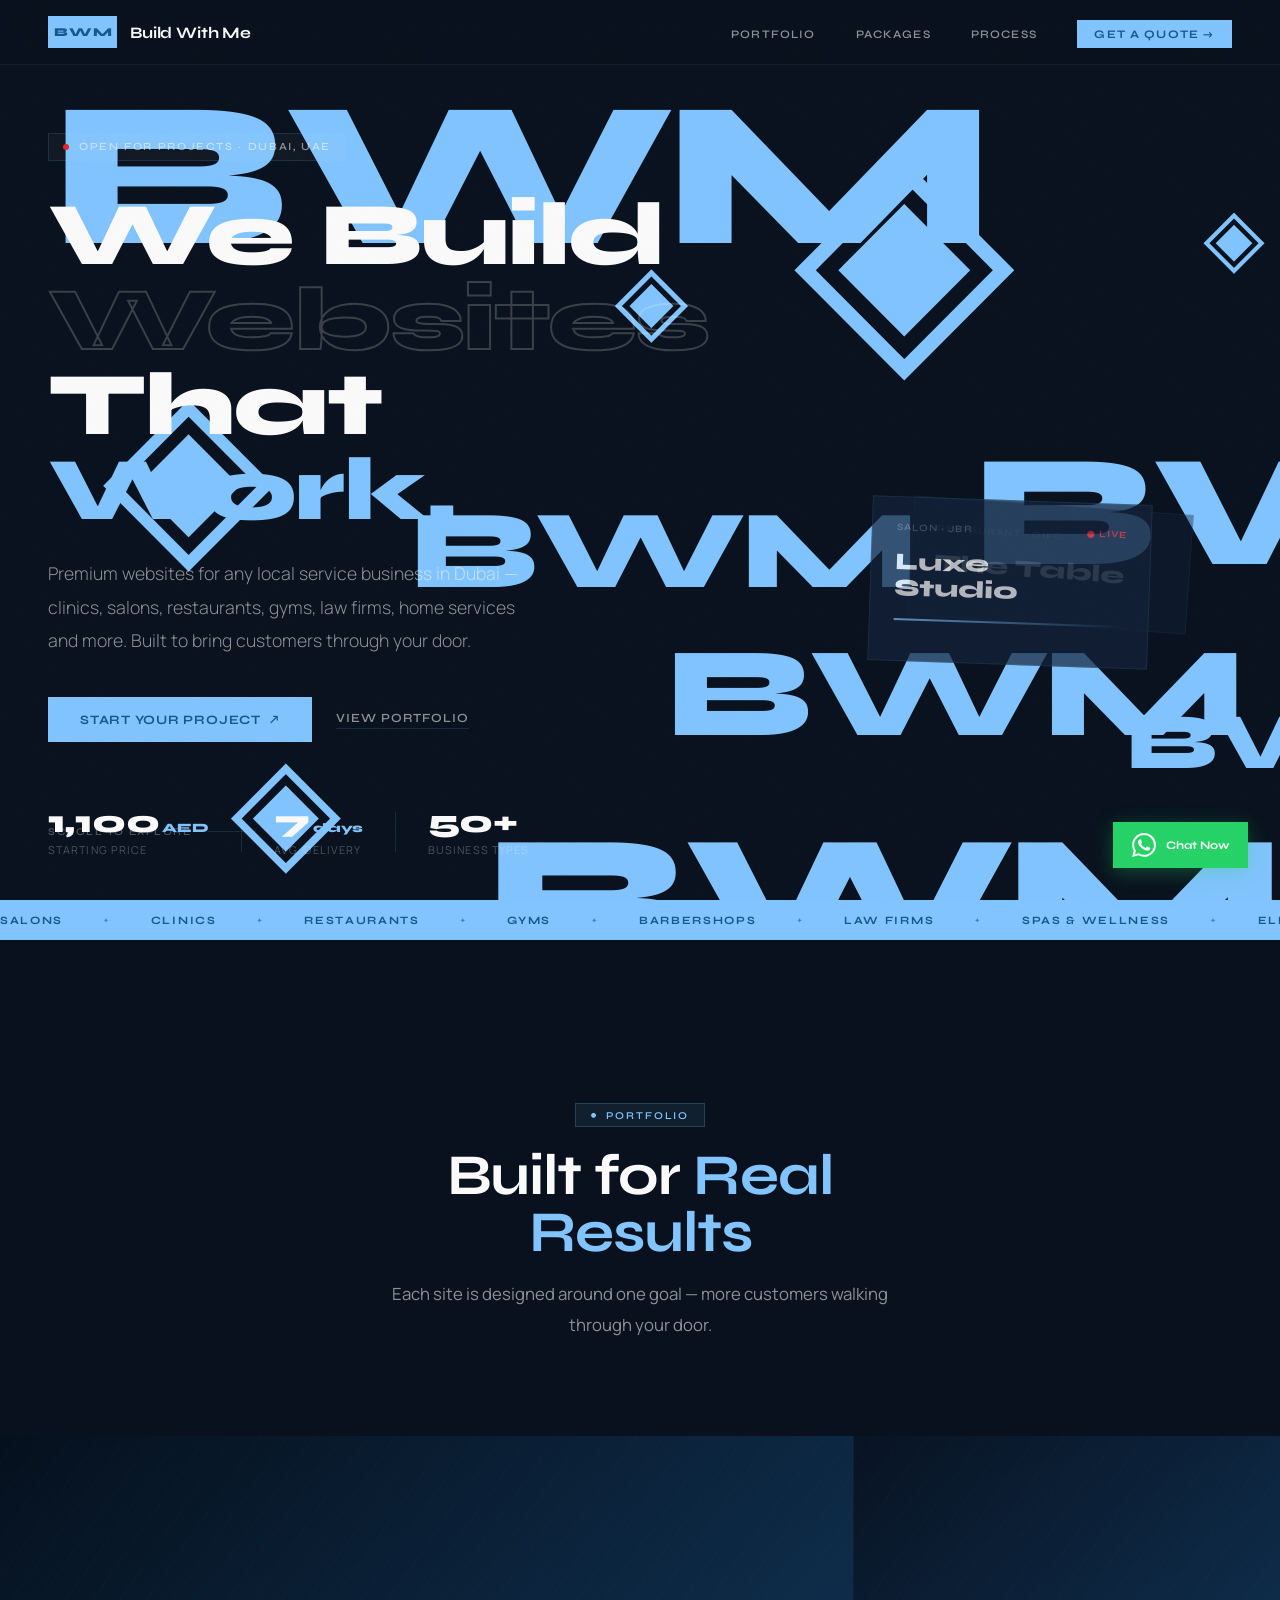
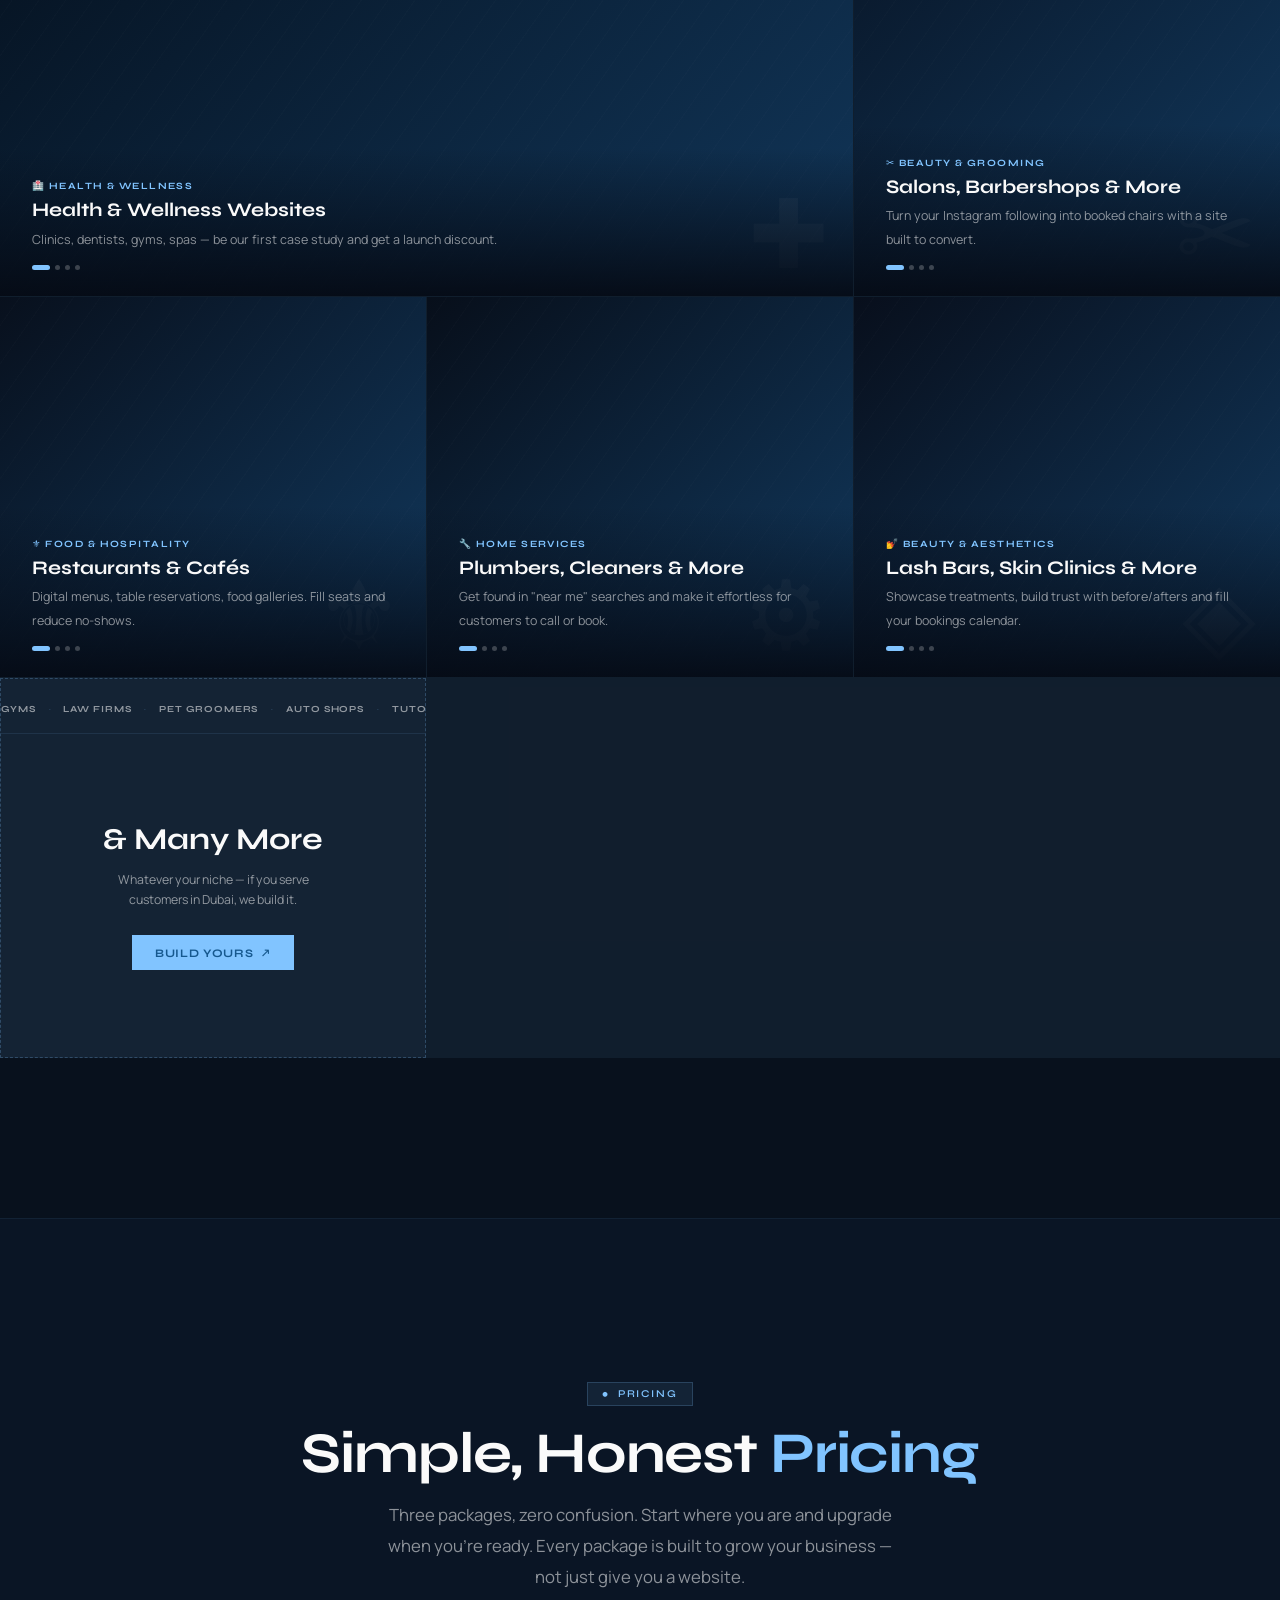
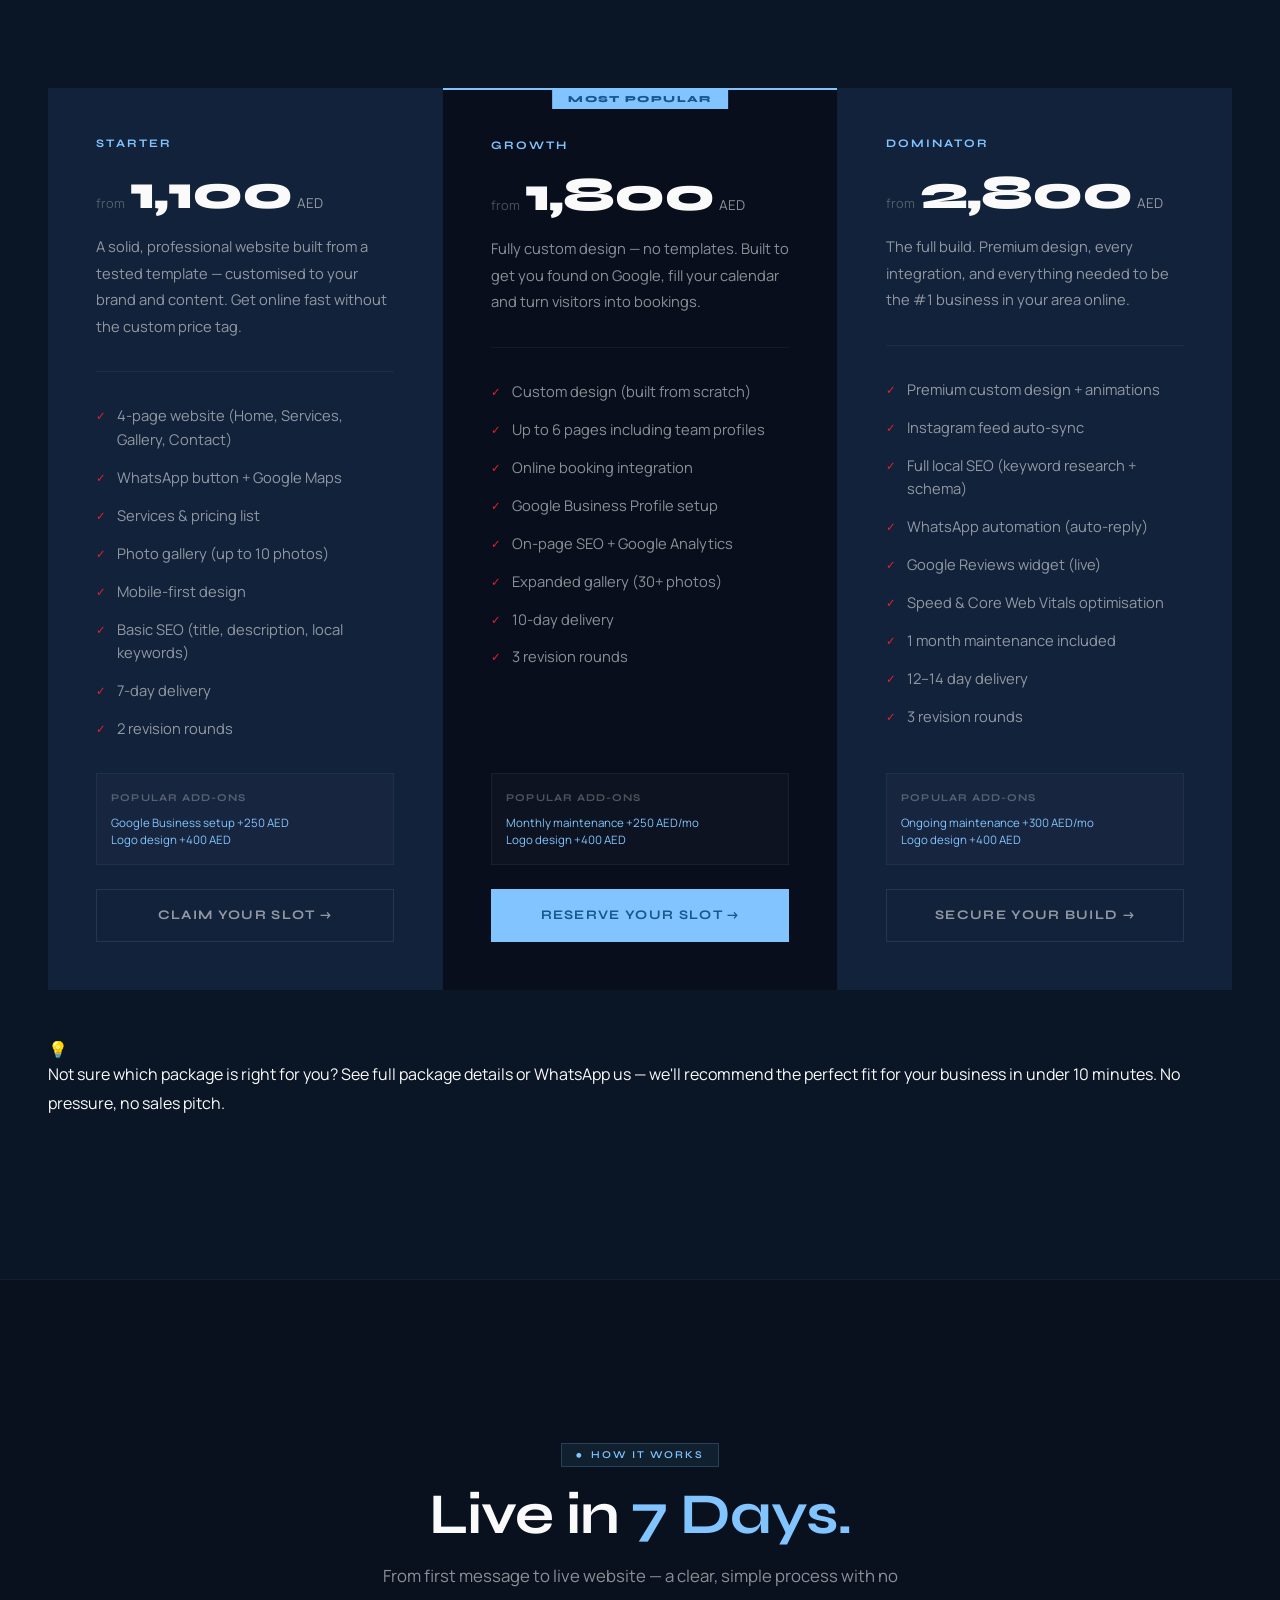
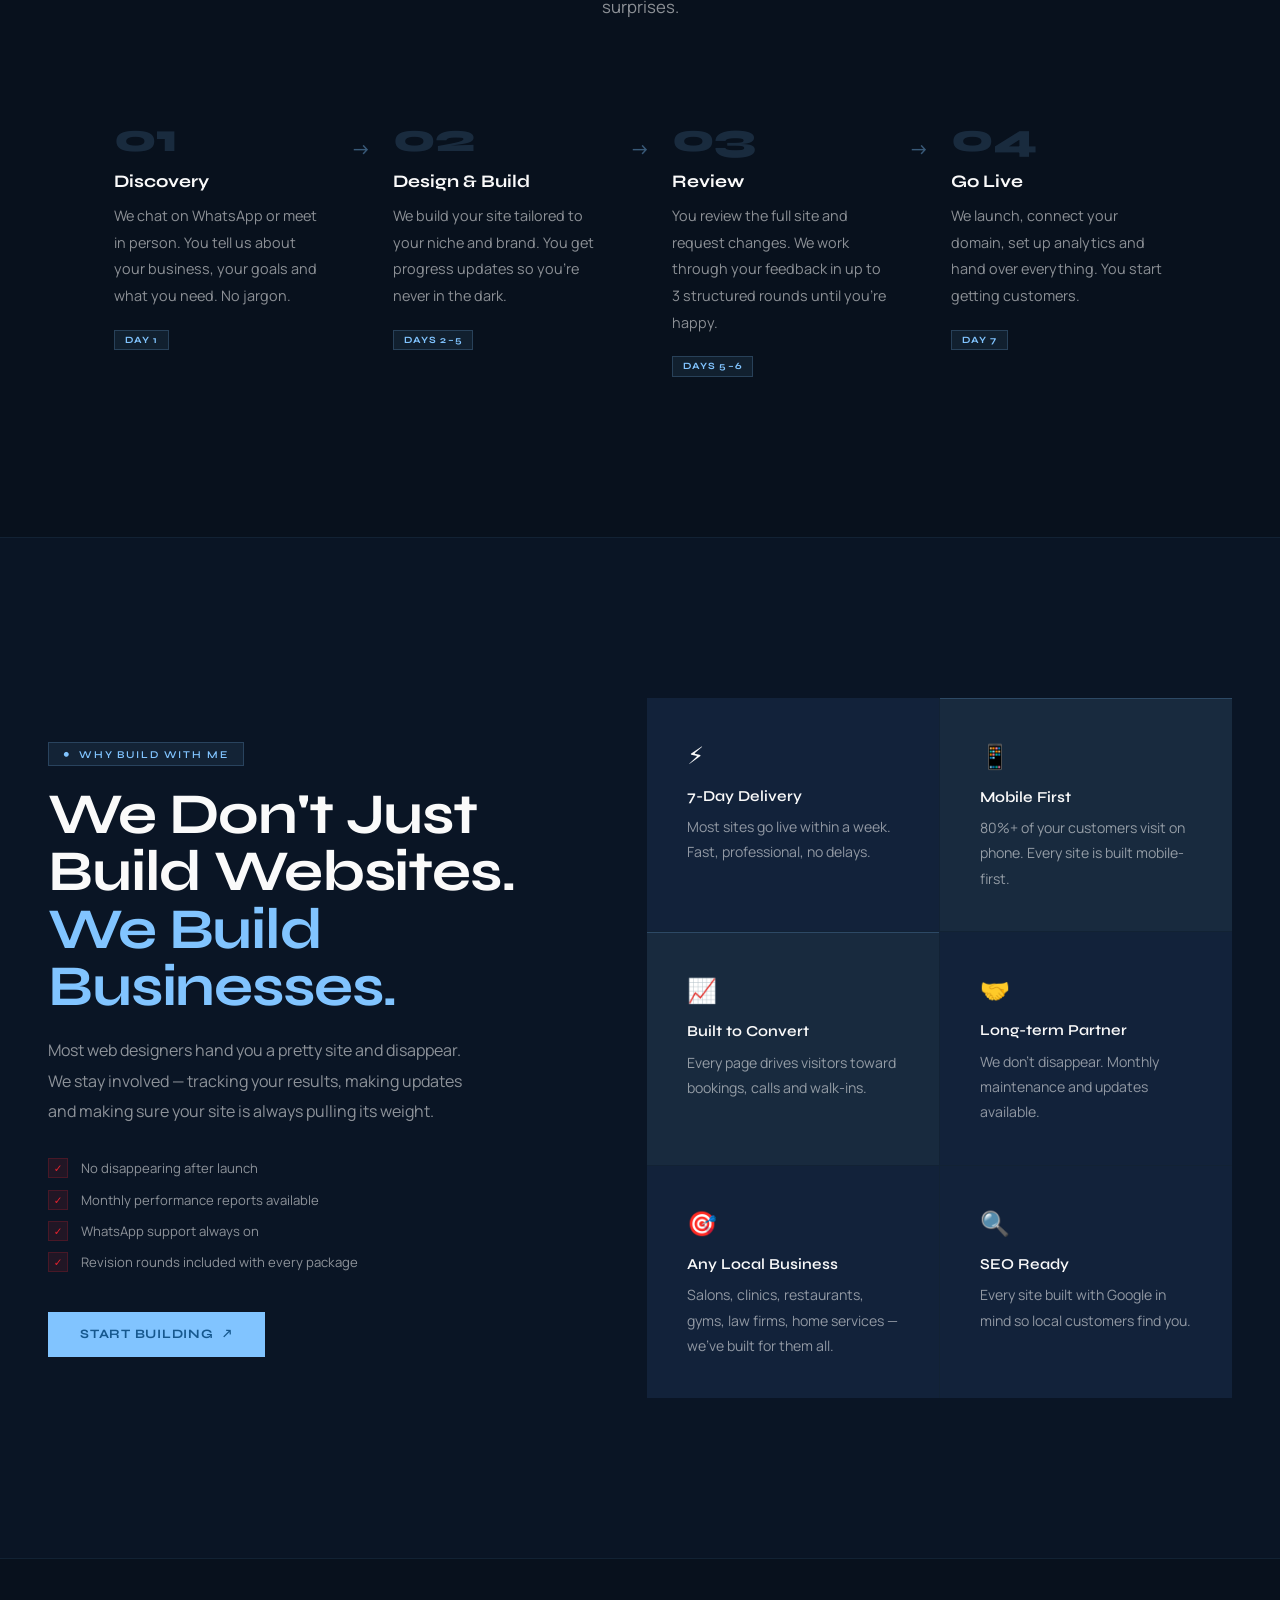
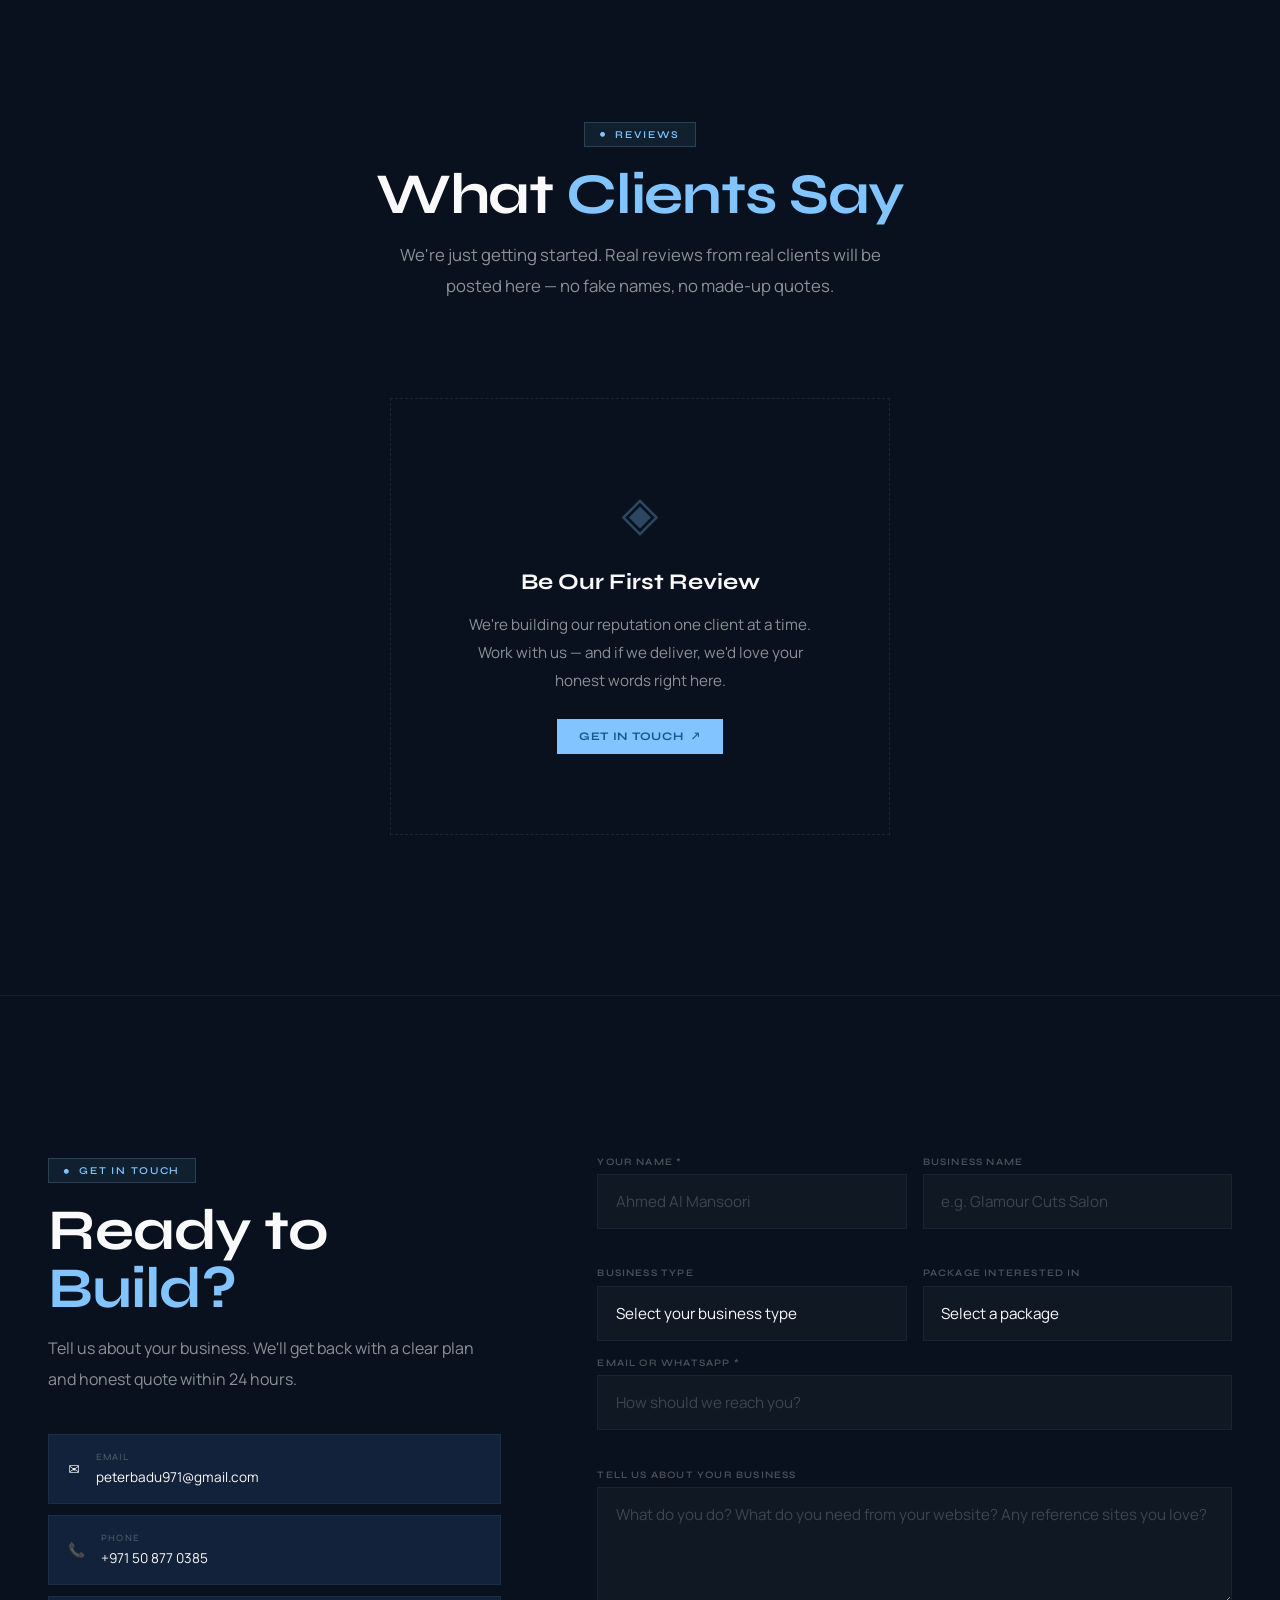
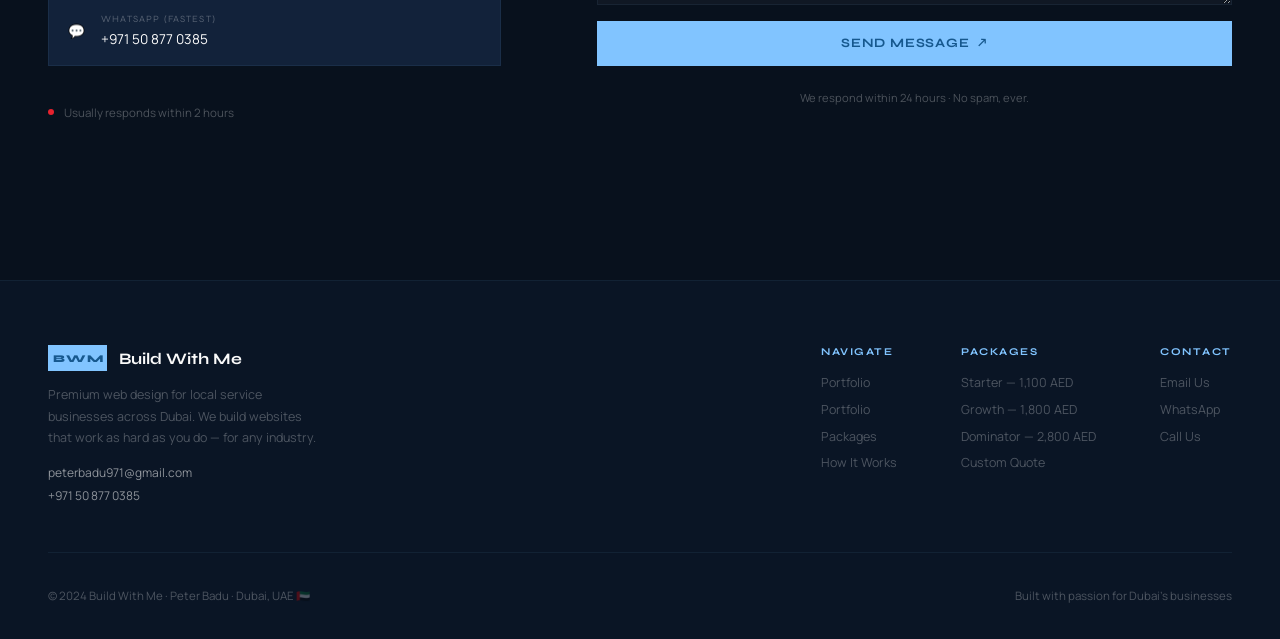
==== index.html @ de417dfc "Honest rebuild: new package pricing, remove fake reviews, hero bg animation - Repriced packages: Sta" ====
<!DOCTYPE html>
<html lang="en">
<head>
  <meta charset="UTF-8"/>
  <meta name="viewport" content="width=device-width, initial-scale=1.0"/>
  <meta name="description" content="Build With Me – Premium web design studio for local service businesses in Dubai. We build websites that bring more customers through your door. From 1,100 AED."/>
  <meta property="og:title" content="Build With Me | Web Design for Local Businesses · Dubai"/>
  <meta property="og:description" content="Premium websites for Dubai's local service businesses. Starting from 1,100 AED. Live in 7 days."/>
  <title>Build With Me | Web Design for Local Businesses · Dubai</title>
  <link rel="preconnect" href="https://fonts.googleapis.com"/>
  <link rel="preconnect" href="https://fonts.gstatic.com" crossorigin/>
  <link href="https://fonts.googleapis.com/css2?family=Syne:wght@400;600;700;800&family=Manrope:wght@300;400;500;600&display=swap" rel="stylesheet"/>
  <link rel="stylesheet" href="css/style.css"/>
  <link rel="icon" type="image/svg+xml" href="favicon.svg"/>
</head>
<body>

  <!-- NOISE OVERLAY -->
  <div class="noise"></div>
<!-- ===== NAV ===== -->
  <nav id="navbar">
    <div class="nav-inner">
      <a href="#home" class="logo">
        <div class="logo-mark">
          <span>B</span><span>W</span><span>M</span>
        </div>
        <span class="logo-name">Build With Me</span>
      </a>
      <button class="nav-toggle" id="navToggle" aria-label="Menu">
        <span></span><span></span>
      </button>
      <ul class="nav-links" id="navLinks">
        <li><a href="#work">Portfolio</a></li>
        <li><a href="#packages">Packages</a></li>
        <li><a href="#process">Process</a></li>
        <li><a href="#contact" class="nav-pill">Get a Quote →</a></li>
      </ul>
    </div>
  </nav>

  <!-- ===== HERO ===== -->
  <section class="hero" id="home">
    <div class="hero-bg-anim" id="heroBgAnim" aria-hidden="true"></div>
    <div class="hero-left">
      <div class="hero-tag">
        <div class="tag-pulse"></div>
        <span>Open for projects · Dubai, UAE</span>
      </div>
      <h1>
        We Build<br/>
        <span class="h1-stroke">Websites</span><br/>
        That <span class="h1-accent">Work.</span>
      </h1>
      <p class="hero-p">Premium websites for any local service business in Dubai — clinics, salons, restaurants, gyms, law firms, home services and more. Built to bring customers through your door.</p>
      <div class="hero-btns">
        <a href="#contact" class="btn-main">Start Your Project <span class="btn-arrow">↗</span></a>
        <a href="#work" class="btn-line">View Portfolio</a>
      </div>
      <div class="hero-metrics">
        <div class="metric">
          <span class="metric-val">1,100<small>AED</small></span>
          <span class="metric-label">Starting Price</span>
        </div>
        <div class="metric-sep"></div>
        <div class="metric">
          <span class="metric-val">7<small>days</small></span>
          <span class="metric-label">Avg. Delivery</span>
        </div>
        <div class="metric-sep"></div>
        <div class="metric">
          <span class="metric-val">50+</span>
          <span class="metric-label">Business Types</span>
        </div>
      </div>
    </div>
    <div class="hero-right">
      <div class="hero-cards-stack">
        <div class="hcard hcard-1">
          <div class="hcard-top">
            <span class="hcard-niche">Clinic · Dubai Marina</span>
            <span class="hcard-live">● LIVE</span>
          </div>
          <div class="hcard-title">Prime Care<br/>Clinic</div>
          <div class="hcard-bar"></div>
          <div class="hcard-stats">
            <div><span>+220%</span><small>Bookings</small></div>
            <div><span>4.9★</span><small>Google</small></div>
          </div>
        </div>
        <div class="hcard hcard-2">
          <div class="hcard-top">
            <span class="hcard-niche">Salon · JBR</span>
            <span class="hcard-live">● LIVE</span>
          </div>
          <div class="hcard-title">Luxe<br/>Studio</div>
          <div class="hcard-bar"></div>
        </div>
        <div class="hcard hcard-3">
          <div class="hcard-top">
            <span class="hcard-niche">Restaurant · DIFC</span>
          </div>
          <div class="hcard-title">The Table</div>
        </div>
      </div>
    </div>
    <div class="hero-scroll">
      <span>Scroll to explore</span>
      <div class="scroll-track"><div class="scroll-thumb"></div></div>
    </div>
  </section>

  <!-- ===== TICKER ===== -->
  <div class="ticker">
    <div class="ticker-inner">
      <div class="ticker-track">
        <span>Salons</span><em>✦</em>
        <span>Clinics</span><em>✦</em>
        <span>Restaurants</span><em>✦</em>
        <span>Gyms</span><em>✦</em>
        <span>Barbershops</span><em>✦</em>
        <span>Law Firms</span><em>✦</em>
        <span>Spas & Wellness</span><em>✦</em>
        <span>Electricians</span><em>✦</em>
        <span>Dentists</span><em>✦</em>
        <span>Cafés</span><em>✦</em>
        <span>Plumbers</span><em>✦</em>
        <span>Photographers</span><em>✦</em>
        <span>Cleaning Services</span><em>✦</em>
        <span>Pet Grooming</span><em>✦</em>
        <span>Tutors</span><em>✦</em>
        <span>Auto Workshops</span><em>✦</em>
        <span>Real Estate</span><em>✦</em>
        <span>Dance Studios</span><em>✦</em>
        <span>Caterers</span><em>✦</em>
        <span>Accountants</span><em>✦</em>
        <span>Salons</span><em>✦</em>
        <span>Clinics</span><em>✦</em>
        <span>Restaurants</span><em>✦</em>
        <span>Gyms</span><em>✦</em>
        <span>Barbershops</span><em>✦</em>
        <span>Law Firms</span><em>✦</em>
        <span>Spas & Wellness</span><em>✦</em>
        <span>Electricians</span><em>✦</em>
        <span>Dentists</span><em>✦</em>
        <span>Cafés</span><em>✦</em>
        <span>Plumbers</span><em>✦</em>
        <span>Photographers</span><em>✦</em>
        <span>Cleaning Services</span><em>✦</em>
        <span>Pet Grooming</span><em>✦</em>
        <span>Tutors</span><em>✦</em>
        <span>Auto Workshops</span><em>✦</em>
        <span>Real Estate</span><em>✦</em>
        <span>Dance Studios</span><em>✦</em>
        <span>Caterers</span><em>✦</em>
        <span>Accountants</span><em>✦</em>
      </div>
    </div>
  </div>

  <!-- ===== PORTFOLIO ===== -->
  <section class="work" id="work">
    <div class="container">
      <div class="section-head">
        <div class="section-chip">Portfolio</div>
        <h2>Built for <span class="accent">Real Results</span></h2>
        <p>Each site is designed around one goal — more customers walking through your door.</p>
      </div>
    </div>
    <div class="work-grid">
      <div class="work-card wc-salon">
        <video class="wc-bg" autoplay muted loop playsinline>
          <source src="Videos/health%20and%20Wellness.mp4" type="video/mp4"/>
        </video>
        <div class="wc-tint"></div>
        <div class="wc-overlay">
          <div class="wc-chip">🏥 Health & Wellness</div>
          <h3>Health & Wellness Websites</h3>
          <p>Clinics, dentists, gyms, spas — be our first case study and get a launch discount.</p>
          <div class="wc-slide-dots">
            <span class="wc-dot active"></span><span class="wc-dot"></span><span class="wc-dot"></span><span class="wc-dot"></span>
          </div>
        </div>
      </div>
      <div class="work-card wc-spa">
        <video class="wc-bg" autoplay muted loop playsinline>
          <source src="Videos/salon.mp4" type="video/mp4"/>
        </video>
        <div class="wc-tint"></div>
        <div class="wc-overlay">
          <div class="wc-chip">✂ Beauty & Grooming</div>
          <h3>Salons, Barbershops & More</h3>
          <p>Turn your Instagram following into booked chairs with a site built to convert.</p>
          <div class="wc-slide-dots">
            <span class="wc-dot active"></span><span class="wc-dot"></span><span class="wc-dot"></span><span class="wc-dot"></span>
          </div>
        </div>
      </div>
      <div class="work-card wc-restaurant">
        <video class="wc-bg" autoplay muted loop playsinline>
          <source src="Videos/restaurants.mp4" type="video/mp4"/>
        </video>
        <div class="wc-tint"></div>
        <div class="wc-overlay">
          <div class="wc-chip">⚜ Food & Hospitality</div>
          <h3>Restaurants & Cafés</h3>
          <p>Digital menus, table reservations, food galleries. Fill seats and reduce no-shows.</p>
          <div class="wc-slide-dots">
            <span class="wc-dot active"></span><span class="wc-dot"></span><span class="wc-dot"></span><span class="wc-dot"></span>
          </div>
        </div>
      </div>
      <div class="work-card wc-clinic">
        <video class="wc-bg" autoplay muted loop playsinline>
          <source src="Videos/cleaning.mp4" type="video/mp4"/>
        </video>
        <div class="wc-tint"></div>
        <div class="wc-overlay">
          <div class="wc-chip">🔧 Home Services</div>
          <h3>Plumbers, Cleaners & More</h3>
          <p>Get found in "near me" searches and make it effortless for customers to call or book.</p>
          <div class="wc-slide-dots">
            <span class="wc-dot active"></span><span class="wc-dot"></span><span class="wc-dot"></span><span class="wc-dot"></span>
          </div>
        </div>
      </div>
      <div class="work-card wc-beauty">
        <video class="wc-bg" autoplay muted loop playsinline>
          <source src="Videos/barbershop-1.mp4" type="video/mp4"/>
        </video>
        <div class="wc-tint"></div>
        <div class="wc-overlay">
          <div class="wc-chip">💅 Beauty & Aesthetics</div>
          <h3>Lash Bars, Skin Clinics & More</h3>
          <p>Showcase treatments, build trust with before/afters and fill your bookings calendar.</p>
          <div class="wc-slide-dots">
            <span class="wc-dot active"></span><span class="wc-dot"></span><span class="wc-dot"></span><span class="wc-dot"></span>
          </div>
        </div>
      </div>
      <div class="work-card wc-yours">
        <div class="wc-yours-scroll-wrap">
          <div class="wc-yours-scroll">
            <span>Gyms</span><em>·</em><span>Law Firms</span><em>·</em><span>Pet Groomers</span><em>·</em><span>Auto Shops</span><em>·</em><span>Tutors</span><em>·</em><span>Dance Studios</span><em>·</em><span>Photographers</span><em>·</em><span>Caterers</span><em>·</em><span>Accountants</span><em>·</em><span>Florists</span><em>·</em><span>Dentists</span><em>·</em><span>Real Estate</span><em>·</em><span>Gyms</span><em>·</em><span>Law Firms</span><em>·</em><span>Pet Groomers</span><em>·</em><span>Auto Shops</span><em>·</em><span>Tutors</span><em>·</em><span>Dance Studios</span><em>·</em><span>Photographers</span><em>·</em><span>Caterers</span><em>·</em><span>Accountants</span><em>·</em><span>Florists</span><em>·</em><span>Dentists</span><em>·</em><span>Real Estate</span><em>·</em>
          </div>
        </div>
        <div class="wc-yours-inner">
          <h3>& Many More</h3>
          <p class="wc-yours-sub">Whatever your niche — if you serve customers in Dubai, we build it.</p>
          <a href="#contact" class="btn-main btn-sm">Build Yours <span class="btn-arrow">↗</span></a>
        </div>
      </div>
    </div>
  </section>

  <!-- ===== PACKAGES ===== -->
  <section class="packages" id="packages">
    <div class="container">
      <div class="section-head">
        <div class="section-chip">Pricing</div>
        <h2>Simple, Honest <span class="accent">Pricing</span></h2>
        <p>Three packages, zero confusion. Start where you are and upgrade when you're ready. Every package is built to grow your business — not just give you a website.</p>
      </div>

      <div class="pkg-grid">

        <!-- STARTER -->
        <div class="pkg-card">
          <div class="pkg-label">Starter</div>
          <div class="pkg-price-block">
            <span class="pkg-from">from</span>
            <span class="pkg-num">1,100</span>
            <span class="pkg-aed">AED</span>
          </div>
          <div class="pkg-sub">A solid, professional website built from a tested template — customised to your brand and content. Get online fast without the custom price tag.</div>
          <ul class="pkg-list">
            <li><i>✓</i>4-page website (Home, Services, Gallery, Contact)</li>
            <li><i>✓</i>WhatsApp button + Google Maps</li>
            <li><i>✓</i>Services & pricing list</li>
            <li><i>✓</i>Photo gallery (up to 10 photos)</li>
            <li><i>✓</i>Mobile-first design</li>
            <li><i>✓</i>Basic SEO (title, description, local keywords)</li>
            <li><i>✓</i>7-day delivery</li>
            <li><i>✓</i>2 revision rounds</li>
          </ul>
          <div class="pkg-addons"><p>Popular add-ons</p><span>Google Business setup +250 AED</span><span>Logo design +400 AED</span></div>
          <a href="salon-barbershop.html#packages" class="pkg-cta">Claim Your Slot →</a>
        </div>

        <!-- GROWTH — FEATURED -->
        <div class="pkg-card pkg-featured">
          <div class="pkg-popular">Most Popular</div>
          <div class="pkg-label">Growth</div>
          <div class="pkg-price-block">
            <span class="pkg-from">from</span>
            <span class="pkg-num">1,800</span>
            <span class="pkg-aed">AED</span>
          </div>
          <div class="pkg-sub">Fully custom design — no templates. Built to get you found on Google, fill your calendar and turn visitors into bookings.</div>
          <ul class="pkg-list">
            <li><i>✓</i>Custom design (built from scratch)</li>
            <li><i>✓</i>Up to 6 pages including team profiles</li>
            <li><i>✓</i>Online booking integration</li>
            <li><i>✓</i>Google Business Profile setup</li>
            <li><i>✓</i>On-page SEO + Google Analytics</li>
            <li><i>✓</i>Expanded gallery (30+ photos)</li>
            <li><i>✓</i>10-day delivery</li>
            <li><i>✓</i>3 revision rounds</li>
          </ul>
          <div class="pkg-addons"><p>Popular add-ons</p><span>Monthly maintenance +250 AED/mo</span><span>Logo design +400 AED</span></div>
          <a href="salon-barbershop.html#packages" class="pkg-cta pkg-cta-featured">Reserve Your Slot →</a>
        </div>

        <!-- DOMINATOR -->
        <div class="pkg-card">
          <div class="pkg-label">Dominator</div>
          <div class="pkg-price-block">
            <span class="pkg-from">from</span>
            <span class="pkg-num">2,800</span>
            <span class="pkg-aed">AED</span>
          </div>
          <div class="pkg-sub">The full build. Premium design, every integration, and everything needed to be the #1 business in your area online.</div>
          <ul class="pkg-list">
            <li><i>✓</i>Premium custom design + animations</li>
            <li><i>✓</i>Instagram feed auto-sync</li>
            <li><i>✓</i>Full local SEO (keyword research + schema)</li>
            <li><i>✓</i>WhatsApp automation (auto-reply)</li>
            <li><i>✓</i>Google Reviews widget (live)</li>
            <li><i>✓</i>Speed & Core Web Vitals optimisation</li>
            <li><i>✓</i>1 month maintenance included</li>
            <li><i>✓</i>12–14 day delivery</li>
            <li><i>✓</i>3 revision rounds</li>
          </ul>
          <div class="pkg-addons"><p>Popular add-ons</p><span>Ongoing maintenance +300 AED/mo</span><span>Logo design +400 AED</span></div>
          <a href="salon-barbershop.html#packages" class="pkg-cta">Secure Your Build →</a>
        </div>

      </div>

      <div class="pkg-note-banner">
        <span>💡</span>
        <p>Not sure which package is right for you? <a href="salon-barbershop.html#packages">See full package details</a> or <a href="#contact">WhatsApp us</a> — we'll recommend the perfect fit for your business in under 10 minutes. No pressure, no sales pitch.</p>
      </div>
    </div>
  </section>

  <!-- ===== PROCESS ===== -->
  <section class="process" id="process">
    <div class="container">
      <div class="section-head">
        <div class="section-chip">How It Works</div>
        <h2>Live in <span class="accent">7 Days.</span></h2>
        <p>From first message to live website — a clear, simple process with no surprises.</p>
      </div>
      <div class="process-grid">
        <div class="process-card">
          <div class="process-num">01</div>
          <h3>Discovery</h3>
          <p>We chat on WhatsApp or meet in person. You tell us about your business, your goals and what you need. No jargon.</p>
          <div class="process-time">Day 1</div>
        </div>
        <div class="process-arrow">→</div>
        <div class="process-card">
          <div class="process-num">02</div>
          <h3>Design & Build</h3>
          <p>We build your site tailored to your niche and brand. You get progress updates so you're never in the dark.</p>
          <div class="process-time">Days 2–5</div>
        </div>
        <div class="process-arrow">→</div>
        <div class="process-card">
          <div class="process-num">03</div>
          <h3>Review</h3>
          <p>You review the full site and request changes. We work through your feedback in up to 3 structured rounds until you're happy.</p>
          <div class="process-time">Days 5–6</div>
        </div>
        <div class="process-arrow">→</div>
        <div class="process-card">
          <div class="process-num">04</div>
          <h3>Go Live</h3>
          <p>We launch, connect your domain, set up analytics and hand over everything. You start getting customers.</p>
          <div class="process-time">Day 7</div>
        </div>
      </div>
    </div>
  </section>

  <!-- ===== WHY US ===== -->
  <section class="why">
    <div class="container">
      <div class="why-inner">
        <div class="why-left">
          <div class="section-chip">Why Build With Me</div>
          <h2>We Don't Just<br/>Build Websites.<br/><span class="accent">We Build Businesses.</span></h2>
          <p>Most web designers hand you a pretty site and disappear. We stay involved — tracking your results, making updates and making sure your site is always pulling its weight.</p>
          <div class="why-promise">
            <div class="promise-item">
              <span class="promise-check">✓</span>
              <span>No disappearing after launch</span>
            </div>
            <div class="promise-item">
              <span class="promise-check">✓</span>
              <span>Monthly performance reports available</span>
            </div>
            <div class="promise-item">
              <span class="promise-check">✓</span>
              <span>WhatsApp support always on</span>
            </div>
            <div class="promise-item">
              <span class="promise-check">✓</span>
              <span>Revision rounds included with every package</span>
            </div>
          </div>
          <a href="#contact" class="btn-main">Start Building <span class="btn-arrow">↗</span></a>
        </div>
        <div class="why-right">
          <div class="why-cards">
            <div class="why-card">
              <div class="why-card-icon">⚡</div>
              <h4>7-Day Delivery</h4>
              <p>Most sites go live within a week. Fast, professional, no delays.</p>
            </div>
            <div class="why-card why-card-gold">
              <div class="why-card-icon">📱</div>
              <h4>Mobile First</h4>
              <p>80%+ of your customers visit on phone. Every site is built mobile-first.</p>
            </div>
            <div class="why-card why-card-gold">
              <div class="why-card-icon">📈</div>
              <h4>Built to Convert</h4>
              <p>Every page drives visitors toward bookings, calls and walk-ins.</p>
            </div>
            <div class="why-card">
              <div class="why-card-icon">🤝</div>
              <h4>Long-term Partner</h4>
              <p>We don't disappear. Monthly maintenance and updates available.</p>
            </div>
            <div class="why-card">
              <div class="why-card-icon">🎯</div>
              <h4>Any Local Business</h4>
              <p>Salons, clinics, restaurants, gyms, law firms, home services — we've built for them all.</p>
            </div>
            <div class="why-card">
              <div class="why-card-icon">🔍</div>
              <h4>SEO Ready</h4>
              <p>Every site built with Google in mind so local customers find you.</p>
            </div>
          </div>
        </div>
      </div>
    </div>
  </section>

  <!-- ===== TESTIMONIALS ===== -->
  <section class="testimonials">
    <div class="container">
      <div class="section-head">
        <div class="section-chip">Reviews</div>
        <h2>What <span class="accent">Clients Say</span></h2>
        <p>We're just getting started. Real reviews from real clients will be posted here — no fake names, no made-up quotes.</p>
      </div>
      <div class="testi-empty">
        <div class="testi-empty-icon">◈</div>
        <h3>Be Our First Review</h3>
        <p>We're building our reputation one client at a time. Work with us — and if we deliver, we'd love your honest words right here.</p>
        <a href="#contact" class="btn-main btn-sm" style="margin-top:1.5rem;display:inline-flex">Get In Touch <span class="btn-arrow">↗</span></a>
      </div>
    </div>
  </section>

  <!-- ===== CONTACT ===== -->
  <section class="contact" id="contact">
    <div class="container">
      <div class="contact-wrap">
        <div class="contact-left">
          <div class="section-chip">Get In Touch</div>
          <h2>Ready to<br/><span class="accent">Build?</span></h2>
          <p>Tell us about your business. We'll get back with a clear plan and honest quote within 24 hours.</p>
          <div class="contact-methods">
            <a href="mailto:peterbadu971@gmail.com" class="cmethod">
              <span class="cmethod-icon">✉</span>
              <div>
                <small>Email</small>
                <span>peterbadu971@gmail.com</span>
              </div>
            </a>
            <a href="tel:+971508770385" class="cmethod">
              <span class="cmethod-icon">📞</span>
              <div>
                <small>Phone</small>
                <span>+971 50 877 0385</span>
              </div>
            </a>
            <a href="https://wa.me/971508770385" target="_blank" rel="noopener" class="cmethod cmethod-wa">
              <span class="cmethod-icon">💬</span>
              <div>
                <small>WhatsApp (fastest)</small>
                <span>+971 50 877 0385</span>
              </div>
            </a>
          </div>
          <div class="contact-badge">
            <span class="badge-dot"></span>
            Usually responds within 2 hours
          </div>
        </div>
        <div class="contact-right">
          <form id="contactForm" action="https://formspree.io/f/xzdwljad" method="POST">
            <div class="form-duo">
              <div class="fg">
                <label>Your Name *</label>
                <input type="text" name="name" id="fname" placeholder="Ahmed Al Mansoori" required/>
                <span class="ferr" id="nameErr"></span>
              </div>
              <div class="fg">
                <label>Business Name</label>
                <input type="text" name="business" placeholder="e.g. Glamour Cuts Salon"/>
              </div>
            </div>
            <div class="form-duo">
              <div class="fg">
                <label>Business Type</label>
                <select name="niche">
                  <option value="" disabled selected>Select your business type</option>
                  <option>Salon / Barbershop</option>
                  <option>Clinic / Healthcare</option>
                  <option>Restaurant / Café</option>
                  <option>Gym / Fitness</option>
                  <option>Spa / Wellness</option>
                  <option>Law Firm / Legal</option>
                  <option>Cleaning / Home Services</option>
                  <option>Plumber / Electrician / AC</option>
                  <option>Photographer / Videographer</option>
                  <option>Real Estate</option>
                  <option>Accountant / Consultant</option>
                  <option>Tutor / Education</option>
                  <option>Pet Grooming</option>
                  <option>Auto Workshop</option>
                  <option>Beauty / Aesthetics</option>
                  <option>Other</option>
                </select>
              </div>
              <div class="fg">
                <label>Package Interested In</label>
                <select name="package">
                  <option value="" disabled selected>Select a package</option>
                  <option>Starter — 1,100 AED</option>
                  <option>Growth — 1,800 AED</option>
                  <option>Dominator — 2,800 AED</option>
                  <option>Monthly Retainer — 250 AED/mo</option>
                  <option>Not sure yet</option>
                </select>
              </div>
            </div>
            <div class="fg">
              <label>Email or WhatsApp *</label>
              <input type="text" name="contact" id="fcontact" placeholder="How should we reach you?" required/>
              <span class="ferr" id="contactErr"></span>
            </div>
            <div class="fg">
              <label>Tell Us About Your Business</label>
              <textarea name="message" placeholder="What do you do? What do you need from your website? Any reference sites you love?" rows="4"></textarea>
            </div>
            <button type="submit" class="btn-main btn-full">
              Send Message <span class="btn-arrow">↗</span>
            </button>
            <p class="form-note">We respond within 24 hours · No spam, ever.</p>
          </form>
        </div>
      </div>
    </div>
  </section>

  <!-- ===== FOOTER ===== -->
  <footer>
    <div class="container">
      <div class="footer-top">
        <div class="footer-brand">
          <div class="footer-logo">
            <div class="logo-mark sm"><span>B</span><span>W</span><span>M</span></div>
            <span>Build With Me</span>
          </div>
          <p>Premium web design for local service businesses across Dubai. We build websites that work as hard as you do — for any industry.</p>
          <div class="footer-contact-quick">
            <a href="mailto:peterbadu971@gmail.com">peterbadu971@gmail.com</a>
            <a href="tel:+971508770385">+971 50 877 0385</a>
          </div>
        </div>
        <div class="footer-nav">
          <div class="footer-col">
            <h5>Navigate</h5>
            <a href="#work">Portfolio</a>
            <a href="#work">Portfolio</a>
            <a href="#packages">Packages</a>
            <a href="#process">How It Works</a>
          </div>
          <div class="footer-col">
            <h5>Packages</h5>
            <a href="#packages">Starter — 1,100 AED</a>
            <a href="#packages">Growth — 1,800 AED</a>
            <a href="#packages">Dominator — 2,800 AED</a>
            <a href="#contact">Custom Quote</a>
          </div>
          <div class="footer-col">
            <h5>Contact</h5>
            <a href="mailto:peterbadu971@gmail.com">Email Us</a>
            <a href="https://wa.me/971508770385">WhatsApp</a>
            <a href="tel:+971508770385">Call Us</a>
          </div>
        </div>
      </div>
      <div class="footer-bottom">
        <p>© 2024 Build With Me · Peter Badu · Dubai, UAE 🇦🇪</p>
        <p>Built with passion for Dubai's businesses</p>
      </div>
    </div>
  </footer>

  <!-- WHATSAPP FLOAT -->
  <a href="https://wa.me/971508770385" class="wa-float" target="_blank" rel="noopener" aria-label="Chat on WhatsApp">
    <svg viewBox="0 0 24 24" fill="currentColor" width="24" height="24"><path d="M17.472 14.382c-.297-.149-1.758-.867-2.03-.967-.273-.099-.471-.148-.67.15-.197.297-.767.966-.94 1.164-.173.199-.347.223-.644.075-.297-.15-1.255-.463-2.39-1.475-.883-.788-1.48-1.761-1.653-2.059-.173-.297-.018-.458.13-.606.134-.133.298-.347.446-.52.149-.174.198-.298.298-.497.099-.198.05-.371-.025-.52-.075-.149-.669-1.612-.916-2.207-.242-.579-.487-.5-.669-.51-.173-.008-.371-.01-.57-.01-.198 0-.52.074-.792.372-.272.297-1.04 1.016-1.04 2.479 0 1.462 1.065 2.875 1.213 3.074.149.198 2.096 3.2 5.077 4.487.709.306 1.262.489 1.694.625.712.227 1.36.195 1.871.118.571-.085 1.758-.719 2.006-1.413.248-.694.248-1.289.173-1.413-.074-.124-.272-.198-.57-.347m-5.421 7.403h-.004a9.87 9.87 0 01-5.031-1.378l-.361-.214-3.741.982.998-3.648-.235-.374a9.86 9.86 0 01-1.51-5.26c.001-5.45 4.436-9.884 9.888-9.884 2.64 0 5.122 1.03 6.988 2.898a9.825 9.825 0 012.893 6.994c-.003 5.45-4.437 9.884-9.885 9.884m8.413-18.297A11.815 11.815 0 0012.05 0C5.495 0 .16 5.335.157 11.892c0 2.096.547 4.142 1.588 5.945L.057 24l6.305-1.654a11.882 11.882 0 005.683 1.448h.005c6.554 0 11.89-5.335 11.893-11.893a11.821 11.821 0 00-3.48-8.413z"/></svg>
    <span>Chat Now</span>
  </a>

  <script src="js/main.js"></script>
</body>
</html>
---- css/style.css ----
﻿/* ============================================================
   Build With Me — style.css
   Design: Bold modern · Electric contrast · Clean agency feel
   Fonts: Syne (display/headings) + Manrope (body)
   Color: Deep charcoal + Electric amber + White
   ============================================================ */

:root {
  --bg:       #08111D;
  --bg2:      #0A1525;
  --bg3:      #0D1A2E;
  --surface:  #12223A;
  --s2:       #172B47;
  --border:   rgba(129,196,255,0.07);
  --border2:  rgba(129,196,255,0.13);

  --amber:    #81c4ff;
  --amber2:   #b8dcff;
  --amber-bg: rgba(129,196,255,0.08);
  --amber-bd: rgba(129,196,255,0.2);

  --text:     #FAFAFA;
  --t2:       rgba(250,250,250,0.55);
  --t3:       rgba(250,250,250,0.28);

  --green:    #e7222e;
  --red:      #e7222e;

  --font-h:  'Syne', system-ui, sans-serif;
  --font-b:  'Manrope', system-ui, sans-serif;

  --r: cubic-bezier(0.22, 1, 0.36, 1);
}

*, *::before, *::after { box-sizing: border-box; margin: 0; padding: 0; }
html { scroll-behavior: smooth; }
body {
  font-family: var(--font-b);
  background: var(--bg);
  color: var(--text);
  overflow-x: hidden;
  -webkit-font-smoothing: antialiased;
}
a { color: inherit; text-decoration: none; }
ul { list-style: none; }

/* Noise texture */
.noise {
  position: fixed; inset: 0; z-index: 9999;
  pointer-events: none;
  opacity: 0.025;
  background-image: url("data:image/svg+xml,%3Csvg viewBox='0 0 256 256' xmlns='http://www.w3.org/2000/svg'%3E%3Cfilter id='noise'%3E%3CfeTurbulence type='fractalNoise' baseFrequency='0.9' numOctaves='4' stitchTiles='stitch'/%3E%3C/filter%3E%3Crect width='100%25' height='100%25' filter='url(%23noise)'/%3E%3C/svg%3E");
  background-size: 200px 200px;
}

/* ============================================================ TYPOGRAPHY */
h1 { font-family: var(--font-h); font-size: clamp(3.2rem, 7vw, 6rem); font-weight: 800; line-height: 0.95; letter-spacing: -0.02em; }
h2 { font-family: var(--font-h); font-size: clamp(2.2rem, 4.5vw, 4rem); font-weight: 700; line-height: 1; letter-spacing: -0.02em; }
h3 { font-family: var(--font-h); font-size: 1.3rem; font-weight: 700; }
h4 { font-family: var(--font-h); font-size: 1rem; font-weight: 600; }
p  { line-height: 1.85; }

.h1-stroke { -webkit-text-stroke: 2px rgba(250,250,250,0.2); color: transparent; }
.h1-accent { color: var(--amber); }
.accent { color: var(--amber); }

/* ============================================================ UTILITIES */
.container { max-width: 1320px; margin: 0 auto; padding: 0 3rem; }
.section-chip {
  display: inline-flex; align-items: center; gap: 0.5rem;
  font-family: var(--font-h); font-size: 0.65rem; font-weight: 600;
  letter-spacing: 0.18em; text-transform: uppercase;
  color: var(--amber); border: 1px solid var(--amber-bd);
  padding: 0.3rem 0.9rem; background: var(--amber-bg);
  margin-bottom: 1.2rem;
}
.section-chip::before { content: '●'; font-size: 0.4rem; }
.section-head { text-align: center; max-width: 700px; margin: 0 auto 6rem; }
.section-head h2 { margin-bottom: 1rem; }
.section-head p { font-size: 1.05rem; color: var(--t2); max-width: 520px; margin: 0 auto; line-height: 1.85; }

.btn-main {
  display: inline-flex; align-items: center; gap: 0.5rem;
  background: var(--amber); color: #16588e;
  font-family: var(--font-h); font-size: 0.8rem; font-weight: 700;
  letter-spacing: 0.06em; text-transform: uppercase;
  padding: 0.9rem 2rem; border: none; cursor: pointer;
  transition: background 0.2s, gap 0.2s, transform 0.2s;
  text-decoration: none; position: relative; overflow: hidden;
}
.btn-main::after {
  content: '';
  position: absolute; inset: 0;
  background: var(--amber2);
  transform: translateX(-101%);
  transition: transform 0.3s var(--r);
  z-index: 0;
}
.btn-main:hover::after { transform: translateX(0); }
.btn-main span, .btn-main .btn-arrow { position: relative; z-index: 1; }
.btn-main:hover { gap: 0.8rem; }
.btn-arrow { display: inline-block; transition: transform 0.2s; }
.btn-main:hover .btn-arrow { transform: translate(3px, -3px); }
.btn-main.btn-sm { padding: 0.65rem 1.4rem; font-size: 0.72rem; }
.btn-main.btn-full { width: 100%; justify-content: center; }

.btn-line {
  display: inline-flex; align-items: center;
  font-family: var(--font-h); font-size: 0.78rem; font-weight: 600;
  letter-spacing: 0.08em; text-transform: uppercase;
  color: var(--t2); border-bottom: 1px solid var(--border2);
  padding-bottom: 3px; transition: color 0.2s, border-color 0.2s;
  text-decoration: none;
}
.btn-line:hover { color: var(--text); border-color: var(--text); }

/* ============================================================ NAV */
#navbar {
  position: fixed; top: 0; left: 0; right: 0; z-index: 1000;
  background: rgba(5,10,20,0.88);
  backdrop-filter: blur(24px);
  border-bottom: 1px solid var(--border);
}
.nav-inner {
  display: flex; align-items: center; justify-content: space-between;
  padding: 1rem 3rem; max-width: 1320px; margin: 0 auto;
}
.logo { display: flex; align-items: center; gap: 0.8rem; text-decoration: none; }
.logo-mark {
  display: flex; align-items: center; justify-content: center; gap: 1px;
  background: var(--amber); padding: 0 6px; height: 32px;
}
.logo-mark span {
  font-family: var(--font-h); font-size: 0.75rem; font-weight: 800;
  color: #16588e; letter-spacing: -0.02em;
}
.logo-mark.sm { height: 26px; padding: 0 5px; }
.logo-mark.sm span { font-size: 0.65rem; }
.logo-name { font-family: var(--font-h); font-size: 1rem; font-weight: 700; color: var(--text); letter-spacing: -0.01em; }
.nav-links { display: flex; align-items: center; gap: 2.5rem; }
.nav-links a { font-family: var(--font-h); font-size: 0.72rem; font-weight: 600; letter-spacing: 0.1em; text-transform: uppercase; color: var(--t2); transition: color 0.2s; }
.nav-links a:hover { color: var(--text); }
.nav-pill {
  background: var(--amber) !important; color: #16588e !important;
  padding: 0.45rem 1.1rem; font-weight: 700 !important;
}
.nav-pill:hover { background: var(--amber2) !important; color: #16588e !important; }
.nav-toggle { display: none; flex-direction: column; gap: 5px; background: none; border: none; cursor: cursor; padding: 4px; }
.nav-toggle span { display: block; width: 22px; height: 1.5px; background: var(--text); transition: all 0.3s; }
.nav-toggle.open span:nth-child(1) { transform: translateY(6.5px) rotate(45deg); }
.nav-toggle.open span:nth-child(2) { opacity: 0; }

/* ============================================================ HERO */
.hero {
  min-height: 100vh; padding: 0 3rem; padding-top: 90px;
  max-width: 1320px; margin: 0 auto;
  display: grid; grid-template-columns: 1fr 1fr;
  align-items: center; gap: 5rem; position: relative;
  overflow: hidden;
}
.hero-bg-anim { position: absolute; inset: 0; pointer-events: none; z-index: 0; }
.bwm-bg-el {
  position: absolute;
  font-family: var(--font-h);
  font-weight: 800;
  letter-spacing: -0.02em;
  color: var(--amber);
  user-select: none;
  pointer-events: none;
  line-height: 1;
  animation: bwm-float var(--dur, 12s) var(--delay, 0s) ease-in-out infinite;
}
@keyframes bwm-float {
  0%, 100% {
    opacity: var(--op, 0.04);
    transform: translateY(0px) rotate(var(--rot, 0deg)) scale(1);
  }
  50% {
    opacity: calc(var(--op, 0.04) * 1.9);
    transform: translateY(-18px) rotate(calc(var(--rot, 0deg) + 5deg)) scale(1.04);
  }
}
.hero-left, .hero-right { position: relative; z-index: 1; }
.hero-tag {
  display: inline-flex; align-items: center; gap: 0.6rem;
  font-family: var(--font-h); font-size: 0.68rem; font-weight: 600;
  letter-spacing: 0.15em; text-transform: uppercase; color: var(--t2);
  border: 1px solid var(--border2); padding: 0.4rem 0.9rem;
  background: rgba(255,255,255,0.03); margin-bottom: 2rem;
}
.tag-pulse {
  width: 6px; height: 6px; border-radius: 50%; background: var(--green);
  animation: glow 2s ease infinite;
}
@keyframes glow {
  0%,100% { box-shadow: 0 0 0 0 rgba(231,34,46,0.5); }
  50% { box-shadow: 0 0 0 6px rgba(231,34,46,0); }
}
.hero-left h1 { margin-bottom: 1.5rem; }
.hero-p { font-size: 1.1rem; color: var(--t2); max-width: 480px; margin-bottom: 2.5rem; font-weight: 300; line-height: 1.9; }
.hero-btns { display: flex; align-items: center; gap: 1.5rem; margin-bottom: 4rem; flex-wrap: wrap; }
.hero-metrics { display: flex; align-items: center; gap: 2rem; flex-wrap: wrap; }
.metric-val { display: block; font-family: var(--font-h); font-size: 2rem; font-weight: 800; color: var(--text); line-height: 1; }
.metric-val small { font-size: 0.8rem; margin-left: 2px; color: var(--amber); }
.metric-label { font-size: 0.68rem; letter-spacing: 0.1em; text-transform: uppercase; color: var(--t3); margin-top: 4px; display: block; }
.metric-sep { width: 1px; height: 40px; background: var(--border2); }

/* Hero cards stack */
.hero-right { position: relative; display: flex; justify-content: center; align-items: center; }
.hero-cards-stack { position: relative; width: 100%; max-width: 360px; height: 420px; }
.hcard {
  position: absolute; width: 280px;
  background: var(--surface);
  border: 1px solid var(--border2);
  padding: 1.5rem;
  transition: transform 0.4s var(--r);
}
.hcard-1 { bottom: 0; left: 0; z-index: 3; border-top: 2px solid var(--amber); }
.hcard-2 { bottom: 40px; left: 40px; z-index: 2; opacity: 0.7; transform: rotate(2deg); }
.hcard-3 { bottom: 80px; left: 80px; z-index: 1; opacity: 0.4; transform: rotate(4deg); }
.hero-cards-stack:hover .hcard-2 { transform: rotate(0) translateY(-10px); }
.hero-cards-stack:hover .hcard-3 { transform: rotate(1deg) translateY(-20px); }
.hcard-top { display: flex; justify-content: space-between; align-items: center; margin-bottom: 1rem; }
.hcard-niche { font-family: var(--font-h); font-size: 0.62rem; font-weight: 600; letter-spacing: 0.12em; text-transform: uppercase; color: var(--t3); }
.hcard-live { font-family: var(--font-h); font-size: 0.6rem; font-weight: 700; letter-spacing: 0.1em; color: var(--green); }
.hcard-title { font-family: var(--font-h); font-size: 1.5rem; font-weight: 800; line-height: 1.1; margin-bottom: 1rem; }
.hcard-bar { height: 2px; background: linear-gradient(90deg, var(--amber), transparent); margin-bottom: 1rem; }
.hcard-stats { display: flex; gap: 1.5rem; }
.hcard-stats div span { display: block; font-family: var(--font-h); font-size: 1rem; font-weight: 700; color: var(--amber); }
.hcard-stats div small { font-size: 0.65rem; color: var(--t3); text-transform: uppercase; letter-spacing: 0.08em; }
.hcard-1 { transition: transform 0.38s cubic-bezier(0.4,0,0.2,1), opacity 0.38s ease; }
.hcard-1.card-exit  { transform: translateX(-70px) rotate(-5deg) !important; opacity: 0 !important; }
.hcard-1.card-enter { transform: translateX(70px)  rotate(5deg)  !important; opacity: 0 !important; transition: none !important; }

.hero-scroll {
  position: absolute; bottom: 2rem; left: 3rem;
  display: flex; align-items: center; gap: 1rem;
  font-family: var(--font-h); font-size: 0.65rem; font-weight: 600;
  letter-spacing: 0.15em; text-transform: uppercase; color: var(--t3);
  text-decoration: none;
  margin-bottom: 30px;
}
.scroll-track { width: 48px; height: 1px; background: var(--border2); position: relative; overflow: hidden; }
.scroll-thumb {
  position: absolute; top: 0; left: -100%; width: 100%; height: 100%;
  background: var(--amber); animation: slide 2.5s ease infinite;
}
@keyframes slide { 0%{left:-100%} 100%{left:100%} }

/* ============================================================ TICKER */
.ticker {
  background: var(--amber); overflow: hidden; padding: 0.85rem 0;
  border-top: none; border-bottom: none;
}
.ticker-inner { overflow: hidden; }
.ticker-track {
  display: flex; align-items: center; gap: 2.5rem;
  width: max-content; animation: tick 20s linear infinite;
  font-family: var(--font-h); font-size: 0.7rem; font-weight: 700;
  letter-spacing: 0.15em; text-transform: uppercase; color: #16588e;
}
.ticker-track em { font-style: normal; font-size: 0.45rem; opacity: 0.6; }
@keyframes tick { from{transform:translateX(0)} to{transform:translateX(-50%)} }

/* ============================================================ NICHES */
.niches { padding: 10rem 0; background: var(--bg2); border-top: 1px solid var(--border); border-bottom: 1px solid var(--border); }
.niches-list { display: flex; flex-direction: column; }
.niche-row {
  display: flex; align-items: center; justify-content: space-between;
  padding: 2.5rem 3rem; border-bottom: 1px solid var(--border);
  gap: 2rem; transition: background 0.2s; cursor: default;
}
.niche-row:first-of-type { border-top: 1px solid var(--border); }
.niche-row:hover { background: var(--bg3); }
.niche-row-left { display: flex; align-items: center; gap: 2rem; flex: 1; min-width: 0; }
.niche-num {
  font-family: var(--font-h); font-size: 0.65rem; font-weight: 700;
  color: var(--t3); letter-spacing: 0.12em; flex-shrink: 0;
}
.niche-icon { font-size: 1.5rem; flex-shrink: 0; color: var(--amber); width: 2rem; text-align: center; }
.niche-info h3 { font-size: 1.1rem; margin-bottom: 0.5rem; }
.niche-info p { font-size: 0.95rem; color: var(--t2); line-height: 1.8; max-width: 460px; }
.niche-tags { display: flex; gap: 0.4rem; flex-wrap: wrap; justify-content: flex-end; flex-shrink: 0; }
.niche-tags span {
  font-family: var(--font-h); font-size: 0.6rem; font-weight: 600;
  letter-spacing: 0.1em; text-transform: uppercase;
  color: var(--amber); border: 1px solid var(--amber-bd);
  padding: 0.25rem 0.65rem; background: var(--amber-bg);
}

/* ============================================================ PORTFOLIO */
.work { padding: 10rem 0; }
.work .section-head { padding: 0 3rem; }
.work-grid {
  display: grid; grid-template-columns: repeat(3, 1fr);
  gap: 1px; background: var(--border); margin-top: 0;
}
.work-card {
  position: relative; min-height: 380px; overflow: hidden;
  cursor: pointer; background: var(--bg3);
}
.work-card:nth-child(1) { grid-column: span 2; min-height: 460px; }
.wc-bg { position: absolute; inset: 0; transition: transform 0.6s var(--r); background-size: cover; background-position: center; }
video.wc-bg { width: 100%; height: 100%; object-fit: cover; background: none; }
.work-card:hover .wc-bg { transform: scale(1.04); }
.wc-tint { position: absolute; inset: 0; z-index: 2; pointer-events: none; }

.wc-salon .wc-tint     { background: linear-gradient(140deg, rgba(2,12,22,0.70), rgba(22,88,142,0.45)); }
.wc-spa .wc-tint       { background: linear-gradient(140deg, rgba(6,16,30,0.70), rgba(22,88,142,0.50)); }
.wc-restaurant .wc-tint{ background: linear-gradient(140deg, rgba(6,12,22,0.70), rgba(22,88,142,0.50)); }
.wc-clinic .wc-tint    { background: linear-gradient(140deg, rgba(5,10,18,0.70), rgba(22,88,142,0.50)); }
.wc-beauty .wc-tint    { background: linear-gradient(140deg, rgba(6,10,20,0.70), rgba(22,88,142,0.50)); }

/* Diagonal lines */
.work-card::before {
  content: ''; position: absolute; inset: 0; z-index: 3;
  background: repeating-linear-gradient(-55deg, rgba(255,255,255,0.012) 0, rgba(255,255,255,0.012) 1px, transparent 1px, transparent 22px);
}
/* Large bg letter */
.wc-salon::after    { content: '✚'; }
.wc-spa::after      { content: '✂'; }
.wc-restaurant::after { content: '⚜'; }
.wc-clinic::after   { content: '⚙'; }
.wc-beauty::after   { content: '◈'; }
.wc-salon::after,.wc-spa::after,.wc-restaurant::after,.wc-clinic::after,.wc-beauty::after {
  position: absolute; bottom: 1rem; right: 1.5rem;
  font-size: 6rem; color: rgba(255,255,255,0.05);
  z-index: 4; pointer-events: none; line-height: 1;
}
.wc-overlay {
  position: absolute; bottom: 0; left: 0; right: 0; z-index: 5;
  padding: 2rem; background: linear-gradient(to top, rgba(5,10,20,0.97) 0%, transparent 100%);
  transform: translateY(6px); transition: transform 0.4s var(--r), opacity 0.2s ease;
}
.work-card:hover .wc-overlay { transform: translateY(0); }
.wc-chip {
  font-family: var(--font-h); font-size: 0.6rem; font-weight: 700;
  letter-spacing: 0.15em; text-transform: uppercase; color: var(--amber);
  margin-bottom: 0.4rem;
}
.wc-overlay h3 { font-size: 1.2rem; margin-bottom: 0.4rem; }
.wc-overlay p { font-size: 0.78rem; color: var(--t2); margin-bottom: 0.8rem; }
.wc-result {
  font-family: var(--font-h); font-size: 0.72rem; font-weight: 600;
  color: var(--t3); letter-spacing: 0.05em;
}
.wc-result span { color: var(--green); }

.wc-yours {
  display: flex; flex-direction: column; justify-content: center;
  border: 1px dashed rgba(129,196,255,0.25) !important;
  background: rgba(129,196,255,0.03) !important;
  overflow: hidden;
}
.wc-yours::before, .wc-yours::after { display: none; }
.wc-yours-scroll-wrap { width: 100%; overflow: hidden; padding: 1rem 0; border-bottom: 1px solid rgba(129,196,255,0.1); flex-shrink: 0; }
.wc-yours-scroll {
  display: inline-flex; gap: 0.8rem; align-items: center;
  white-space: nowrap; animation: wc-yours-scroll 22s linear infinite;
}
.wc-yours-scroll span { font-family: var(--font-h); font-size: 0.58rem; font-weight: 700; text-transform: uppercase; letter-spacing: 0.1em; color: var(--t2); }
.wc-yours-scroll em { font-style: normal; color: var(--amber); opacity: 0.4; font-size: 0.5rem; }
@keyframes wc-yours-scroll { from { transform: translateX(0); } to { transform: translateX(-50%); } }
.wc-yours-inner { display: flex; flex-direction: column; align-items: center; justify-content: center; text-align: center; padding: 2rem 1.5rem; flex: 1; }
.wc-yours-inner h3 { font-size: 1.9rem; margin-bottom: 0.8rem; }
.wc-yours-sub { font-size: 0.77rem; color: var(--t2); line-height: 1.7; margin-bottom: 1.5rem; max-width: 200px; }

/* ============================================================ PACKAGES */
.packages { padding: 10rem 0; background: var(--bg2); border-top: 1px solid var(--border); }
.pkg-grid {
  display: grid; grid-template-columns: repeat(3, 1fr);
  gap: 1px; background: var(--border); margin-bottom: 3rem;
}
.pkg-card {
  background: var(--surface); padding: 3rem;
  display: flex; flex-direction: column; position: relative;
  transition: background 0.2s;
}
.pkg-card:hover { background: var(--s2); }
.pkg-card.pkg-featured { background: #080E1C; border-top: 2px solid var(--amber); }
.pkg-card.pkg-featured:hover { background: #0A1422; }
.pkg-popular {
  position: absolute; top: -1px; left: 50%; transform: translateX(-50%);
  background: var(--amber); color: #16588e;
  font-family: var(--font-h); font-size: 0.58rem; font-weight: 800;
  letter-spacing: 0.15em; text-transform: uppercase; padding: 0.25rem 1rem;
  white-space: nowrap;
}
.pkg-label {
  font-family: var(--font-h); font-size: 0.72rem; font-weight: 700;
  letter-spacing: 0.18em; text-transform: uppercase; color: var(--amber);
  margin-bottom: 1.2rem;
}
.pkg-price-block { display: flex; align-items: baseline; gap: 0.3rem; margin-bottom: 1rem; }
.pkg-from { font-size: 0.8rem; color: var(--t3); font-family: var(--font-b); }
.pkg-num {
  font-family: var(--font-h); font-size: 3rem; font-weight: 800;
  color: var(--text); line-height: 1; letter-spacing: -0.02em;
}
.pkg-aed { font-size: 0.85rem; color: var(--t2); }
.pkg-sub { font-size: 0.92rem; color: var(--t2); line-height: 1.8; margin-bottom: 2rem; padding-bottom: 2rem; border-bottom: 1px solid var(--border); }
.pkg-list {
  display: flex; flex-direction: column; gap: 0.9rem;
  flex: 1; margin-bottom: 2rem;
}
.pkg-list li {
  display: flex; align-items: flex-start; gap: 0.7rem;
  font-size: 0.92rem; color: var(--t2); line-height: 1.6;
}
.pkg-list i { color: var(--green); font-style: normal; font-size: 0.72rem; flex-shrink: 0; margin-top: 3px; }
.pkg-addons {
  background: rgba(255,255,255,0.02); padding: 0.9rem; margin-bottom: 1.5rem;
  border: 1px solid var(--border);
}
.pkg-addons p { font-size: 0.65rem; font-weight: 700; letter-spacing: 0.1em; text-transform: uppercase; color: var(--t3); margin-bottom: 0.5rem; font-family: var(--font-h); }
.pkg-addons span { display: block; font-size: 0.72rem; color: var(--amber); margin-bottom: 2px; }
.pkg-cta {
  display: block; text-align: center; padding: 1.1rem;
  font-family: var(--font-h); font-size: 0.82rem; font-weight: 700;
  letter-spacing: 0.1em; text-transform: uppercase;
  border: 1px solid var(--border2); color: var(--t2);
  transition: all 0.2s; margin-top: auto;
}
.pkg-cta:hover { border-color: var(--amber); color: var(--amber); background: var(--amber-bg); }
.pkg-cta-featured { background: var(--amber); color: #16588e; border-color: var(--amber); }
.pkg-cta-featured:hover { background: var(--amber2); border-color: var(--amber2); color: #16588e; }

/* Addons table */
.addons-section { border: 1px solid var(--border); background: var(--surface); padding: 2.5rem; }
.addons-section h3 {
  font-family: var(--font-h); font-size: 0.72rem; font-weight: 700;
  letter-spacing: 0.18em; text-transform: uppercase; color: var(--amber);
  margin-bottom: 1.5rem;
}
.addons-table { display: flex; flex-direction: column; gap: 0; }
.addon-row {
  display: grid; grid-template-columns: 2rem 1fr 2fr auto;
  align-items: center; gap: 1.2rem;
  padding: 1rem 0; border-bottom: 1px solid var(--border);
  transition: background 0.2s;
}
.addon-row:last-child { border-bottom: none; }
.addon-row:hover { background: rgba(255,255,255,0.02); }
.addon-icon { font-size: 1rem; }
.addon-name { font-family: var(--font-h); font-size: 0.82rem; font-weight: 600; }
.addon-desc { font-size: 0.75rem; color: var(--t3); }
.addon-price {
  font-family: var(--font-h); font-size: 0.82rem; font-weight: 700;
  color: var(--amber); white-space: nowrap; text-align: right;
}

/* ============================================================ PROCESS */
.process { padding: 10rem 0; border-top: 1px solid var(--border); }
.process-grid {
  display: grid; grid-template-columns: 1fr auto 1fr auto 1fr auto 1fr;
  align-items: start; gap: 0; max-width: 1100px; margin: 0 auto;
}
.process-card { padding: 0 1.5rem; }
.process-arrow {
  font-family: var(--font-h); font-size: 1.2rem; color: var(--amber);
  padding-top: 1.2rem; opacity: 0.4;
}
.process-num {
  font-family: var(--font-h); font-size: 2.5rem; font-weight: 800;
  color: rgba(129,196,255,0.15); line-height: 1; margin-bottom: 0.8rem;
  letter-spacing: -0.03em;
}
.process-card h3 { font-size: 1.1rem; margin-bottom: 0.7rem; }
.process-card p { font-size: 0.9rem; color: var(--t2); line-height: 1.85; margin-bottom: 1rem; }
.process-time {
  display: inline-block; font-family: var(--font-h); font-size: 0.6rem;
  font-weight: 700; letter-spacing: 0.12em; text-transform: uppercase;
  color: var(--amber); border: 1px solid var(--amber-bd);
  padding: 0.2rem 0.6rem; background: var(--amber-bg);
}

/* ============================================================ WHY */
.why { padding: 10rem 0; background: var(--bg2); border-top: 1px solid var(--border); border-bottom: 1px solid var(--border); }
.why-inner { display: grid; grid-template-columns: 1fr 1.2fr; gap: 7rem; align-items: center; }
.why-left .section-chip { display: inline-flex; }
.why-left h2 { margin-bottom: 1.2rem; }
.why-left p { font-size: 1rem; color: var(--t2); line-height: 1.9; margin-bottom: 2rem; max-width: 420px; }
.why-promise { display: flex; flex-direction: column; gap: 0.7rem; margin-bottom: 2.5rem; }
.promise-item { display: flex; align-items: center; gap: 0.8rem; font-size: 0.82rem; color: var(--t2); }
.promise-check {
  width: 20px; height: 20px; background: rgba(231,34,46,0.1);
  display: flex; align-items: center; justify-content: center;
  color: var(--green); font-size: 0.65rem; flex-shrink: 0;
  border: 1px solid rgba(231,34,46,0.2);
}
.why-cards { display: grid; grid-template-columns: 1fr 1fr; gap: 1px; background: var(--border); }
.why-card { background: var(--surface); padding: 2.5rem; transition: background 0.2s; }
.why-card:hover { background: var(--s2); }
.why-card.why-card-gold { background: rgba(129,196,255,0.05); border-top: 1px solid var(--amber-bd); }
.why-card.why-card-gold:hover { background: rgba(129,196,255,0.08); }
.why-card-icon { font-size: 1.5rem; margin-bottom: 1rem; }
.why-card h4 { font-size: 0.95rem; margin-bottom: 0.6rem; }
.why-card p { font-size: 0.88rem; color: var(--t2); line-height: 1.8; }

/* ============================================================ TESTIMONIALS */
.testimonials { padding: 10rem 0; }
.testi-grid {
  display: grid; grid-template-columns: 1fr 1.3fr 1fr;
  gap: 1px; background: var(--border); margin-top: 0;
}
.testi-card { background: var(--surface); padding: 3rem; display: flex; flex-direction: column; gap: 1.5rem; transition: background 0.2s; }
.testi-card:hover { background: var(--s2); }
.testi-card.testi-featured { background: #080E1C; border-top: 2px solid var(--amber); }
.testi-top { display: flex; justify-content: space-between; align-items: center; }
.testi-stars { color: var(--amber); font-size: 0.9rem; letter-spacing: 0.05em; }
.testi-niche { font-family: var(--font-h); font-size: 0.68rem; font-weight: 600; letter-spacing: 0.12em; text-transform: uppercase; color: var(--t3); }
.testi-card p { font-size: 0.98rem; color: var(--t2); line-height: 1.9; font-style: italic; flex: 1; }
.testi-author { display: flex; align-items: center; gap: 0.8rem; }
.testi-av {
  width: 36px; height: 36px; background: var(--amber-bg);
  display: flex; align-items: center; justify-content: center;
  font-family: var(--font-h); font-size: 0.68rem; font-weight: 700;
  color: var(--amber); border: 1px solid var(--amber-bd); flex-shrink: 0;
}
.testi-author strong { display: block; font-size: 0.82rem; font-family: var(--font-h); }
.testi-author span { font-size: 0.7rem; color: var(--t3); }
.testi-note { font-size: 0.68rem; color: var(--t3); text-align: center; margin-top: 1.5rem; font-style: italic; }
.testi-empty { text-align: center; padding: 5rem 2rem; border: 1px dashed var(--border2); max-width: 500px; margin: 0 auto; }
.testi-empty-icon { font-size: 3rem; color: var(--amber); opacity: 0.3; margin-bottom: 1.5rem; }
.testi-empty h3 { margin-bottom: 1rem; font-size: 1.4rem; }
.testi-empty p { color: var(--t2); font-size: 0.95rem; line-height: 1.85; max-width: 360px; margin: 0 auto; }

/* ============================================================ CONTACT */
.contact { padding: 10rem 0; border-top: 1px solid var(--border); }
.contact-wrap { display: grid; grid-template-columns: 1fr 1.4fr; gap: 6rem; align-items: start; }
.contact-left .section-chip { display: inline-flex; }
.contact-left h2 { margin-bottom: 1rem; }
.contact-left > p { font-size: 1rem; color: var(--t2); line-height: 1.9; margin-bottom: 2.5rem; }
.contact-methods { display: flex; flex-direction: column; gap: 0.7rem; margin-bottom: 2rem; }
.cmethod {
  display: flex; align-items: center; gap: 1rem;
  padding: 1rem 1.2rem; border: 1px solid var(--border); background: var(--surface);
  transition: all 0.2s; text-decoration: none;
}
.cmethod:hover { border-color: var(--amber); background: var(--amber-bg); }
.cmethod.cmethod-wa:hover { border-color: #25D366; background: rgba(37,211,102,0.06); }
.cmethod-icon { font-size: 1.1rem; flex-shrink: 0; }
.cmethod small { display: block; font-size: 0.6rem; font-family: var(--font-h); letter-spacing: 0.12em; text-transform: uppercase; color: var(--t3); margin-bottom: 2px; }
.cmethod span { font-size: 0.85rem; color: var(--text); }
.contact-badge {
  display: inline-flex; align-items: center; gap: 0.6rem;
  font-size: 0.72rem; color: var(--t3);
}
.contact-badge .badge-dot { width: 6px; height: 6px; border-radius: 50%; background: var(--green); animation: glow 2s ease infinite; flex-shrink: 0; }

/* Form */
.contact-right form { display: flex; flex-direction: column; gap: 1rem; }
.form-duo { display: grid; grid-template-columns: 1fr 1fr; gap: 1rem; }
.fg { display: flex; flex-direction: column; gap: 0.4rem; }
.fg label { font-family: var(--font-h); font-size: 0.62rem; font-weight: 600; letter-spacing: 0.12em; text-transform: uppercase; color: var(--t3); }
.fg input, .fg select, .fg textarea {
  background: rgba(255,255,255,0.03); border: 1px solid var(--border);
  color: var(--text); padding: 1rem 1.1rem;
  font-family: var(--font-b); font-size: 0.95rem; outline: none;
  transition: border-color 0.2s, background 0.2s; width: 100%; appearance: none;
}
.fg select { cursor: pointer; }
.fg input:focus, .fg select:focus, .fg textarea:focus { border-color: rgba(129,196,255,0.4); background: rgba(129,196,255,0.03); }
.fg input::placeholder, .fg textarea::placeholder { color: rgba(250,250,250,0.2); }
.fg select option { background: #0A1525; color: var(--text); }
.fg textarea { resize: vertical; }
.ferr { font-size: 0.7rem; color: var(--red); min-height: 1rem; display: block; }
.form-note { font-size: 0.7rem; color: var(--t3); text-align: center; margin-top: 0.4rem; }

/* ============================================================ FOOTER */
footer { background: var(--bg2); border-top: 1px solid var(--border); padding: 4rem 0 2rem; }
.footer-top { display: flex; gap: 5rem; margin-bottom: 3rem; align-items: flex-start; flex-wrap: wrap; }
.footer-brand { max-width: 280px; }
.footer-logo { display: flex; align-items: center; gap: 0.7rem; font-family: var(--font-h); font-size: 1rem; font-weight: 700; margin-bottom: 0.8rem; }
.footer-brand p { font-size: 0.78rem; color: var(--t3); line-height: 1.7; margin-bottom: 1rem; }
.footer-contact-quick { display: flex; flex-direction: column; gap: 0.4rem; }
.footer-contact-quick a { font-size: 0.75rem; color: var(--t2); transition: color 0.2s; }
.footer-contact-quick a:hover { color: var(--amber); }
.footer-nav { display: flex; gap: 4rem; flex: 1; justify-content: flex-end; flex-wrap: wrap; }
.footer-col { display: flex; flex-direction: column; gap: 0.6rem; }
.footer-col h5 { font-family: var(--font-h); font-size: 0.65rem; font-weight: 700; letter-spacing: 0.15em; text-transform: uppercase; color: var(--amber); margin-bottom: 0.4rem; }
.footer-col a { font-size: 0.78rem; color: var(--t3); transition: color 0.2s; }
.footer-col a:hover { color: var(--text); }
.footer-bottom { display: flex; justify-content: space-between; align-items: center; padding-top: 2rem; border-top: 1px solid var(--border); flex-wrap: wrap; gap: 0.5rem; }
.footer-bottom p { font-size: 0.72rem; color: var(--t3); }

/* WhatsApp float */
.wa-float {
  position: fixed; bottom: 2rem; right: 2rem; z-index: 900;
  display: flex; align-items: center; gap: 0.6rem;
  background: #25D366; color: white;
  padding: 0.7rem 1.2rem; font-family: var(--font-h); font-size: 0.72rem; font-weight: 700;
  box-shadow: 0 4px 20px rgba(37,211,102,0.3);
  transition: transform 0.2s, box-shadow 0.2s;
}
.wa-float:hover { transform: translateY(-2px); box-shadow: 0 8px 28px rgba(37,211,102,0.4); }

/* ============================================================ RESPONSIVE */
@media(max-width:1100px) {
  .hero { grid-template-columns: 1fr; min-height: auto; padding: 7rem 2rem 4rem; gap: 4rem; }
  .hero-right { justify-content: flex-start; }
  .why-inner { grid-template-columns: 1fr; gap: 4rem; }
  .contact-wrap { grid-template-columns: 1fr; gap: 4rem; }
  .pkg-grid { grid-template-columns: 1fr; }
  .testi-grid { grid-template-columns: 1fr; }
  .process-grid { grid-template-columns: 1fr 1fr; gap: 2rem; }
  .process-arrow { display: none; }
  .addon-row { grid-template-columns: 2rem 1fr auto; }
  .addon-desc { display: none; }
}
@media(max-width:768px) {
  .nav-inner { padding: 1rem 1.5rem; flex-wrap: wrap; }
  .nav-toggle { display: flex; }
  .nav-links { display: none; width: 100%; flex-direction: column; gap: 0; padding: 1rem 0; border-top: 1px solid var(--border); }
  .nav-links.open { display: flex; }
  .nav-links li { width: 100%; }
  .nav-links a { display: block; padding: 0.75rem 0; border-bottom: 1px solid var(--border); }
  .nav-pill { border: none; background: transparent !important; color: var(--amber) !important; }
  .niches .container, .work .container, .packages .container, .process .container, .why .container, .testimonials .container, .contact .container, footer .container { padding: 0 1.5rem; }
  .niche-row { flex-direction: column; align-items: flex-start; padding: 1.5rem 1.5rem; gap: 1rem; }
  .niche-tags { justify-content: flex-start; }
  .work-grid { grid-template-columns: 1fr; }
  .work-card:nth-child(1) { grid-column: span 1; }
  .process-grid { grid-template-columns: 1fr; }
  .why-cards { grid-template-columns: 1fr; }
  .form-duo { grid-template-columns: 1fr; }
  .footer-top { gap: 2.5rem; }
  .footer-nav { gap: 2rem; }
  .footer-bottom { flex-direction: column; text-align: center; }
  .wa-float span { display: none; }
  .wa-float { padding: 0.85rem; border-radius: 50%; }
}

/* ============================================================
   NICHE PACKAGE CARDS (index.html packages section)
   ============================================================ */
.niche-pkg-grid {
  display: grid;
  grid-template-columns: 1fr 1fr;
  gap: 1px;
  background: var(--border);
}
.niche-pkg-card {
  display: flex;
  flex-direction: column;
  gap: 0;
  background: var(--surface);
  padding: 2.5rem;
  text-decoration: none;
  color: inherit;
  transition: background 0.2s;
  position: relative;
  border-top: 2px solid transparent;
}
.niche-pkg-card:hover { background: var(--s2); }
.niche-pkg-active {
  border-top-color: var(--amber);
  background: #080E1C;
}
.niche-pkg-active:hover { background: #0A1422; }
.niche-pkg-soon { opacity: 0.6; }
.niche-pkg-soon:hover { opacity: 0.85; background: var(--s2); }
.npk-icon {
  font-size: 2rem;
  color: var(--amber);
  margin-bottom: 1.2rem;
  display: block;
}
.npk-status {
  font-family: var(--font-h);
  font-size: 0.6rem;
  font-weight: 700;
  letter-spacing: 0.15em;
  text-transform: uppercase;
  margin-bottom: 0.6rem;
}
.npk-status-live { color: var(--green); }
.npk-status-soon { color: var(--t3); }
.npk-body h3 {
  font-size: 1.1rem;
  margin-bottom: 0.6rem;
  color: var(--text);
}
.npk-body p {
  font-size: 0.8rem;
  color: var(--t2);
  line-height: 1.7;
  margin-bottom: 1rem;
}
.npk-price {
  font-family: var(--font-h);
  font-size: 0.8rem;
  color: var(--t3);
  margin-bottom: 1rem;
}
.npk-price strong { color: var(--amber); font-size: 1rem; }
.npk-tags { display: flex; flex-wrap: wrap; gap: 0.4rem; margin-bottom: 1.5rem; }
.npk-tags span {
  font-family: var(--font-h);
  font-size: 0.58rem;
  font-weight: 600;
  letter-spacing: 0.1em;
  text-transform: uppercase;
  color: var(--amber);
  border: 1px solid var(--amber-bd);
  padding: 0.2rem 0.55rem;
  background: var(--amber-bg);
}
.npk-arrow {
  font-family: var(--font-h);
  font-size: 0.72rem;
  font-weight: 700;
  letter-spacing: 0.08em;
  color: var(--amber);
  margin-top: auto;
  transition: letter-spacing 0.2s;
}
.niche-pkg-card:hover .npk-arrow { letter-spacing: 0.14em; }

/* Coming-soon portfolio overlay */
.wc-cs-overlay {
  position: absolute; bottom: 0; left: 0; right: 0; z-index: 2;
  padding: 2rem;
  background: linear-gradient(to top, rgba(5,10,20,0.97) 0%, transparent 100%);
}
.wc-cs-label {
  font-family: var(--font-h);
  font-size: 1.2rem;
  font-weight: 800;
  color: var(--t2);
  margin-bottom: 0.4rem;
  letter-spacing: -0.01em;
}
.wc-cs-overlay p { font-size: 0.76rem; color: var(--t3); margin-bottom: 0.7rem; }
.wc-cs-link {
  font-family: var(--font-h);
  font-size: 0.68rem;
  font-weight: 700;
  letter-spacing: 0.08em;
  color: var(--amber);
  text-decoration: none;
  transition: letter-spacing 0.2s;
}
.wc-cs-link:hover { letter-spacing: 0.14em; }

/* Active salon portfolio card badge */
.wc-honest { margin-top: 0.5rem; }
.wc-new-badge {
  display: inline-block;
  background: var(--green);
  color: #16588e;
  font-family: var(--font-h);
  font-size: 0.6rem;
  font-weight: 800;
  letter-spacing: 0.12em;
  text-transform: uppercase;
  padding: 0.25rem 0.7rem;
}
/* Work card click-to-cycle */
.wc-slide-dots { display: flex; gap: 5px; margin-top: 0.9rem; align-items: center; }
.wc-dot { width: 5px; height: 5px; border-radius: 50%; background: rgba(255,255,255,0.22); transition: background 0.3s ease, width 0.3s ease, border-radius 0.3s ease; }
.wc-dot.active { width: 18px; border-radius: 3px; background: var(--amber); }
.wc-overlay.wc-fade-out { opacity: 0 !important; transform: translateY(-6px) !important; }
@keyframes wc-reveal { from { opacity: 0; transform: translateY(6px); } to { opacity: 1; transform: translateY(0); } }
.wc-overlay.wc-fade-in { animation: wc-reveal 0.28s ease forwards; }
/* Hero card stack hover — fan out */
.hcard { transition: transform 0.45s cubic-bezier(0.22,1,0.36,1), opacity 0.3s ease; }
.hero-cards-stack:hover .hcard-1 { transform: rotate(-2deg) translateY(-12px); }
.hero-cards-stack:hover .hcard-2 { transform: rotate(-10deg) translate(-45px, 8px); opacity: 0.92; }
.hero-cards-stack:hover .hcard-3 { transform: rotate(7deg)  translate(-10px, 18px); opacity: 0.72; }

/* Niche row live/soon badges */
.niche-live-badge {
  display: inline-block;
  font-family: var(--font-h);
  font-size: 0.58rem;
  font-weight: 700;
  letter-spacing: 0.1em;
  color: var(--green);
  margin-left: 0.6rem;
  vertical-align: middle;
}
.niche-soon-badge {
  display: inline-block;
  font-family: var(--font-h);
  font-size: 0.58rem;
  font-weight: 700;
  letter-spacing: 0.1em;
  color: var(--t3);
  margin-left: 0.6rem;
  vertical-align: middle;
}

@media(max-width:768px) {
  .niche-pkg-grid { grid-template-columns: 1fr; }
}
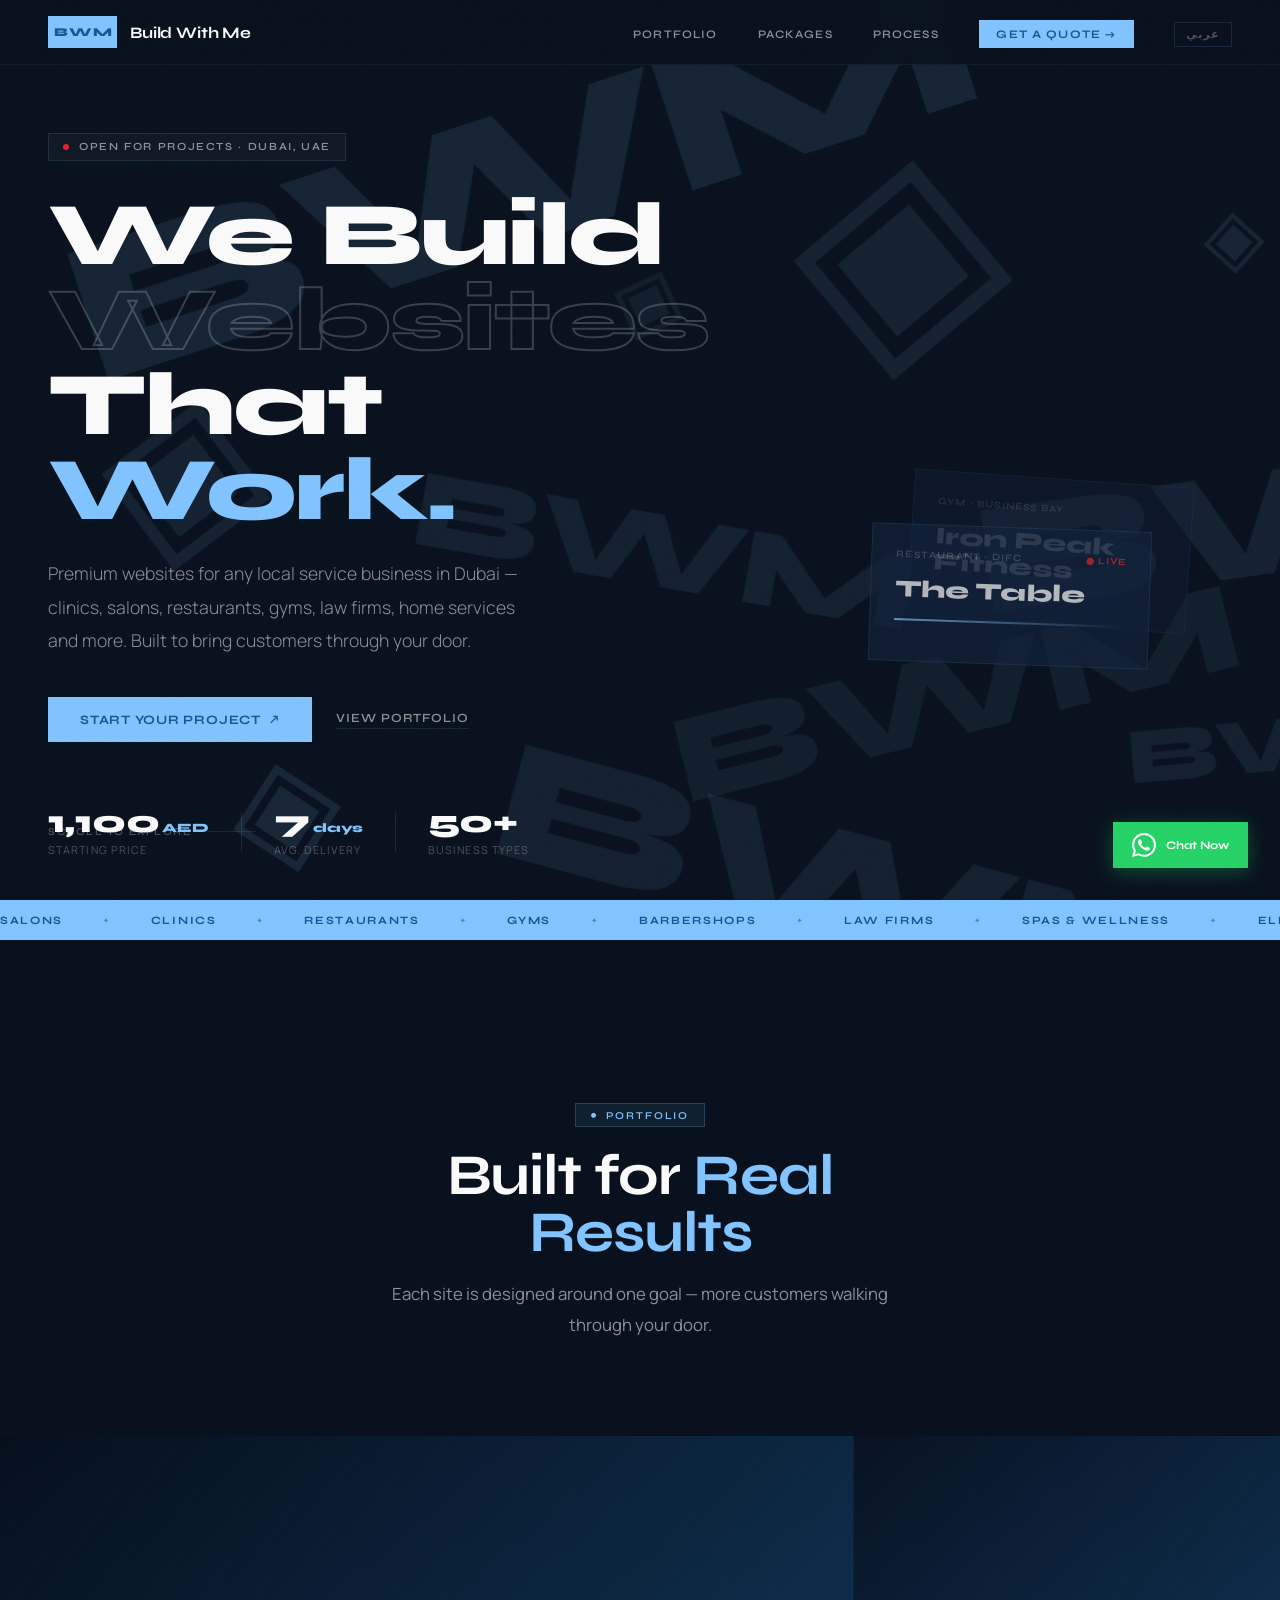
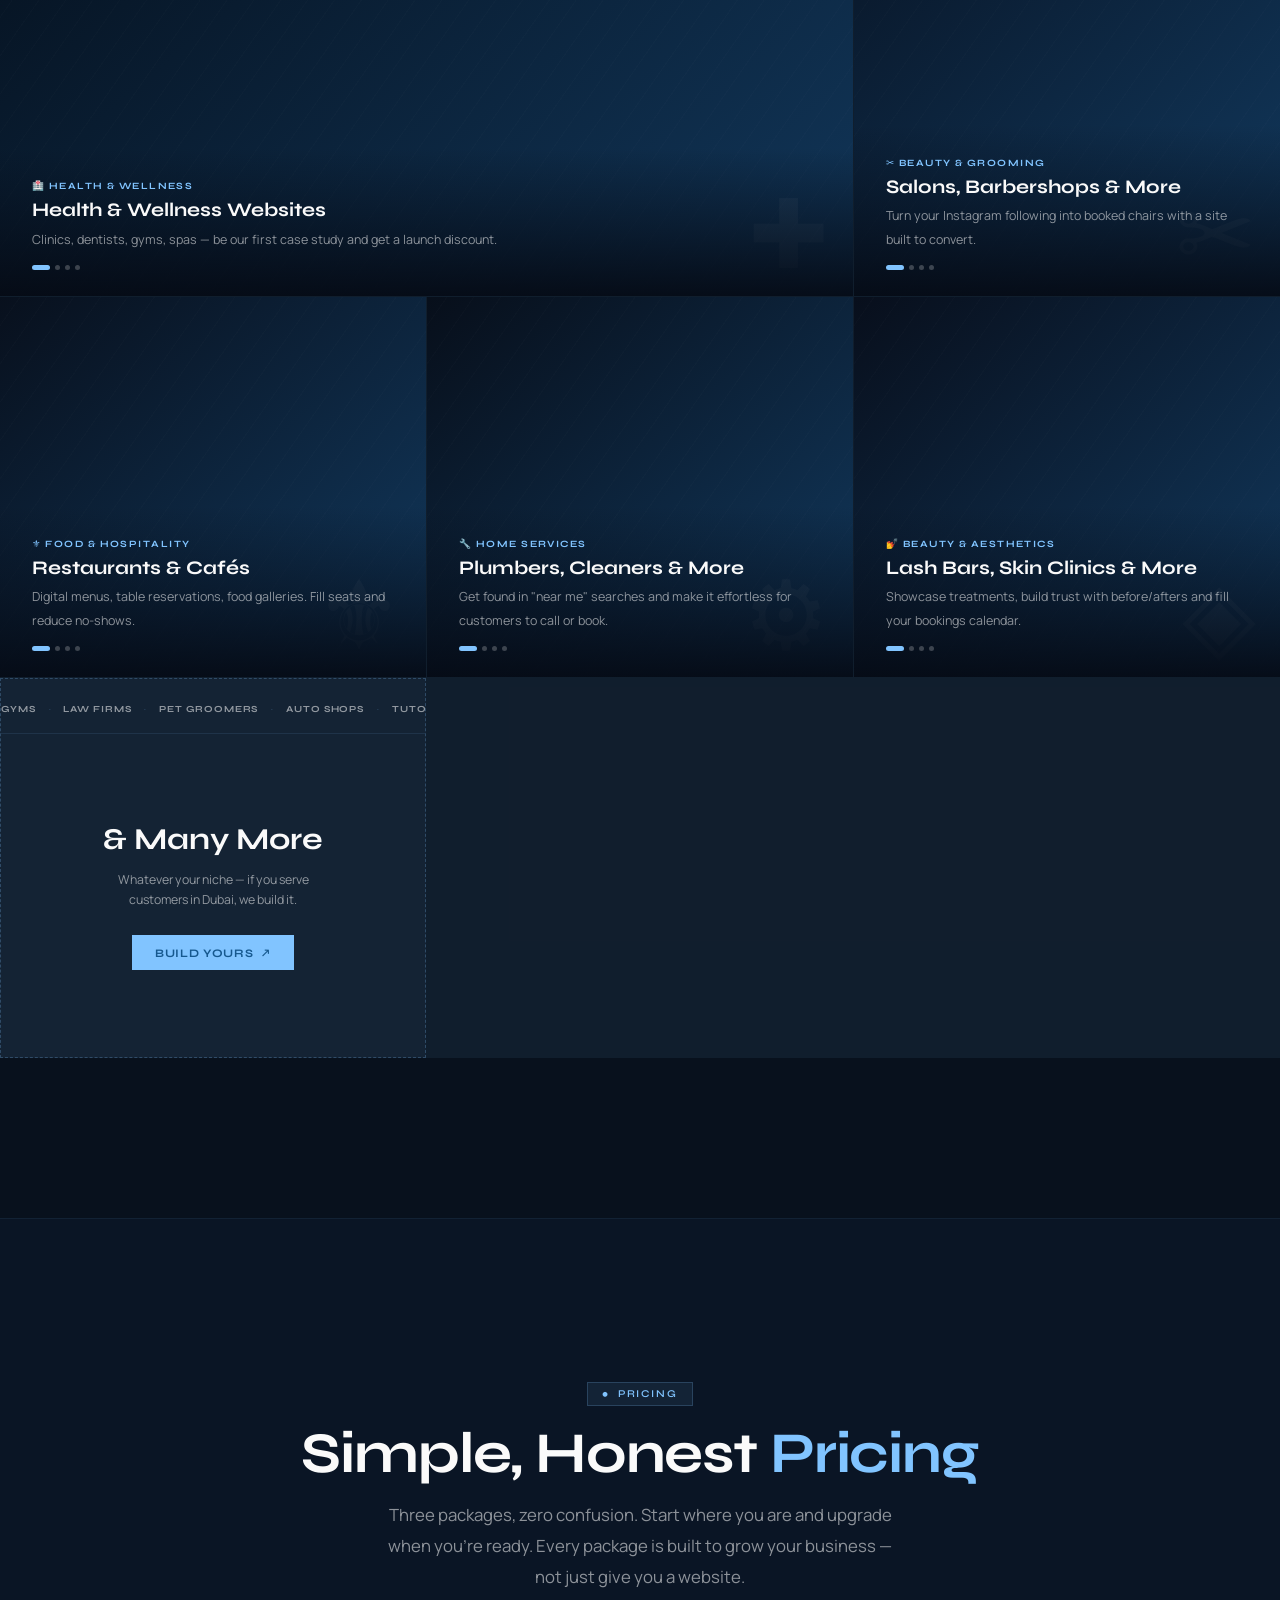
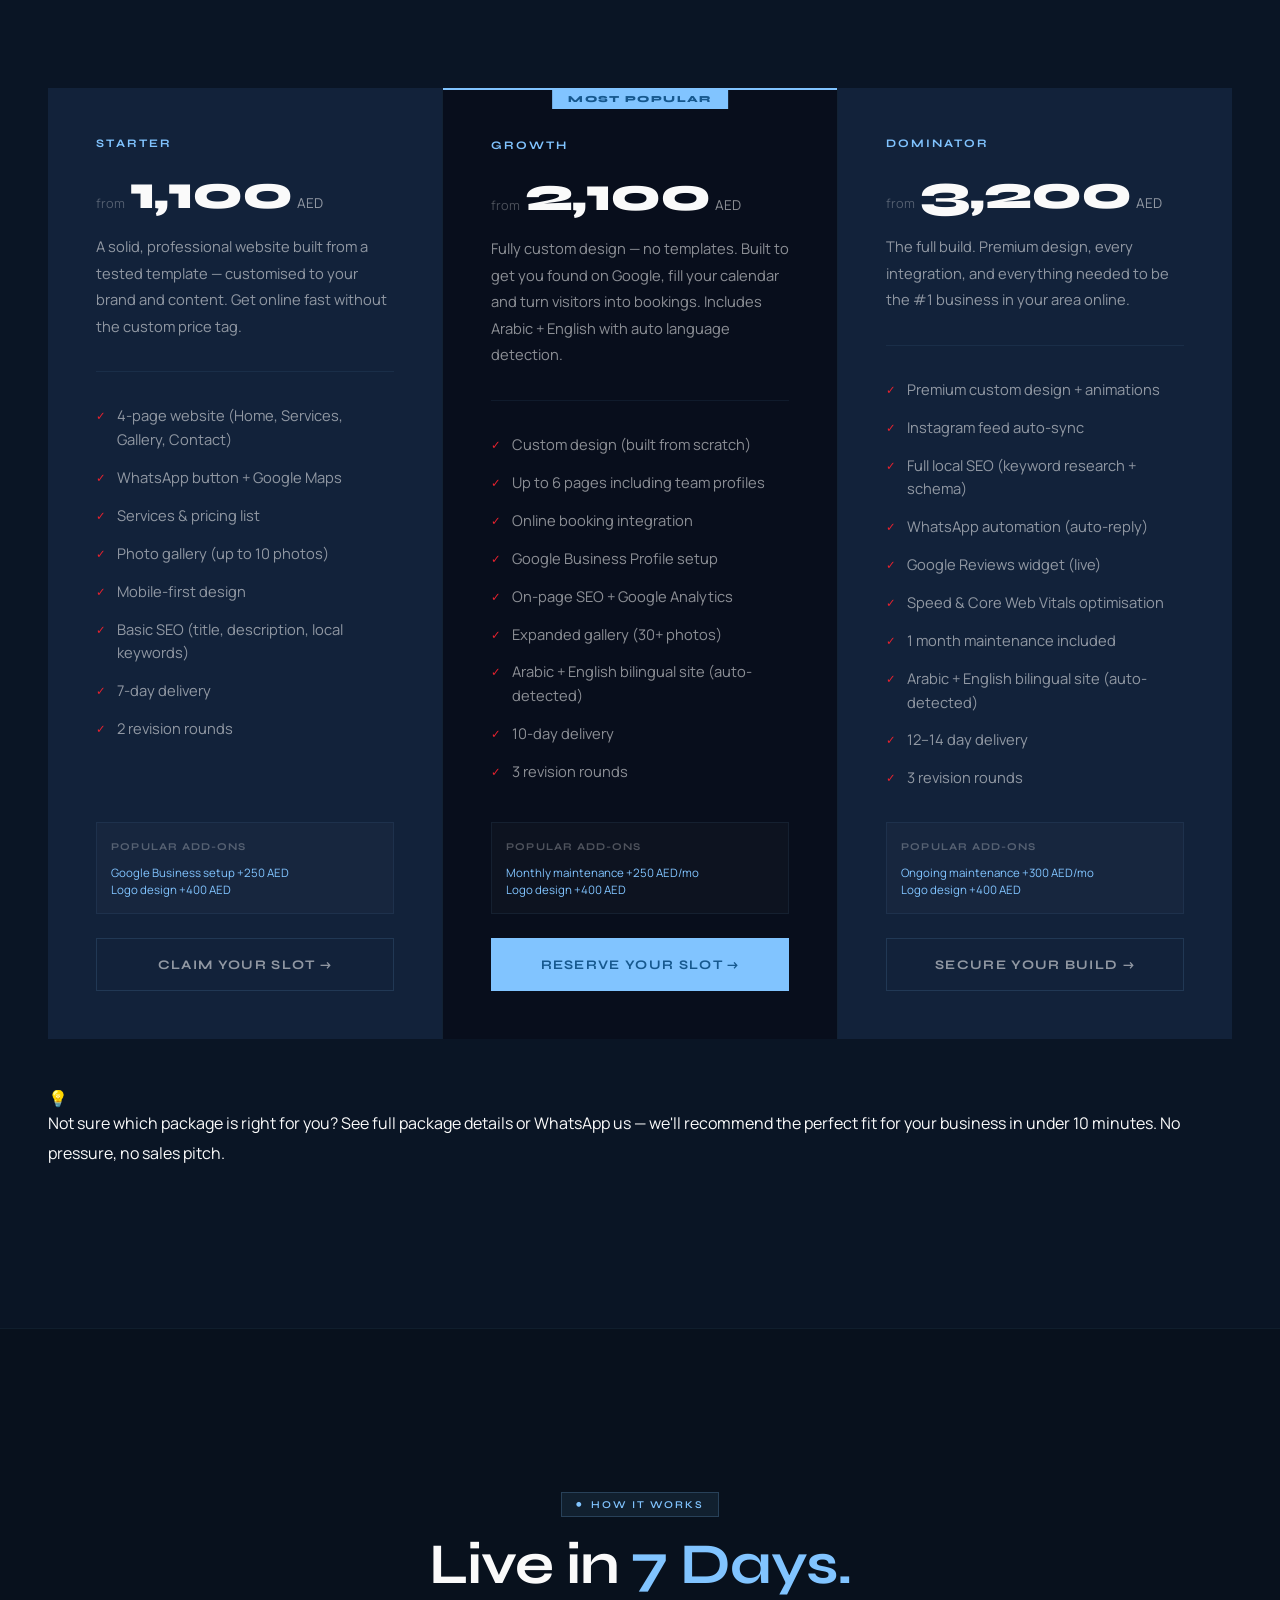
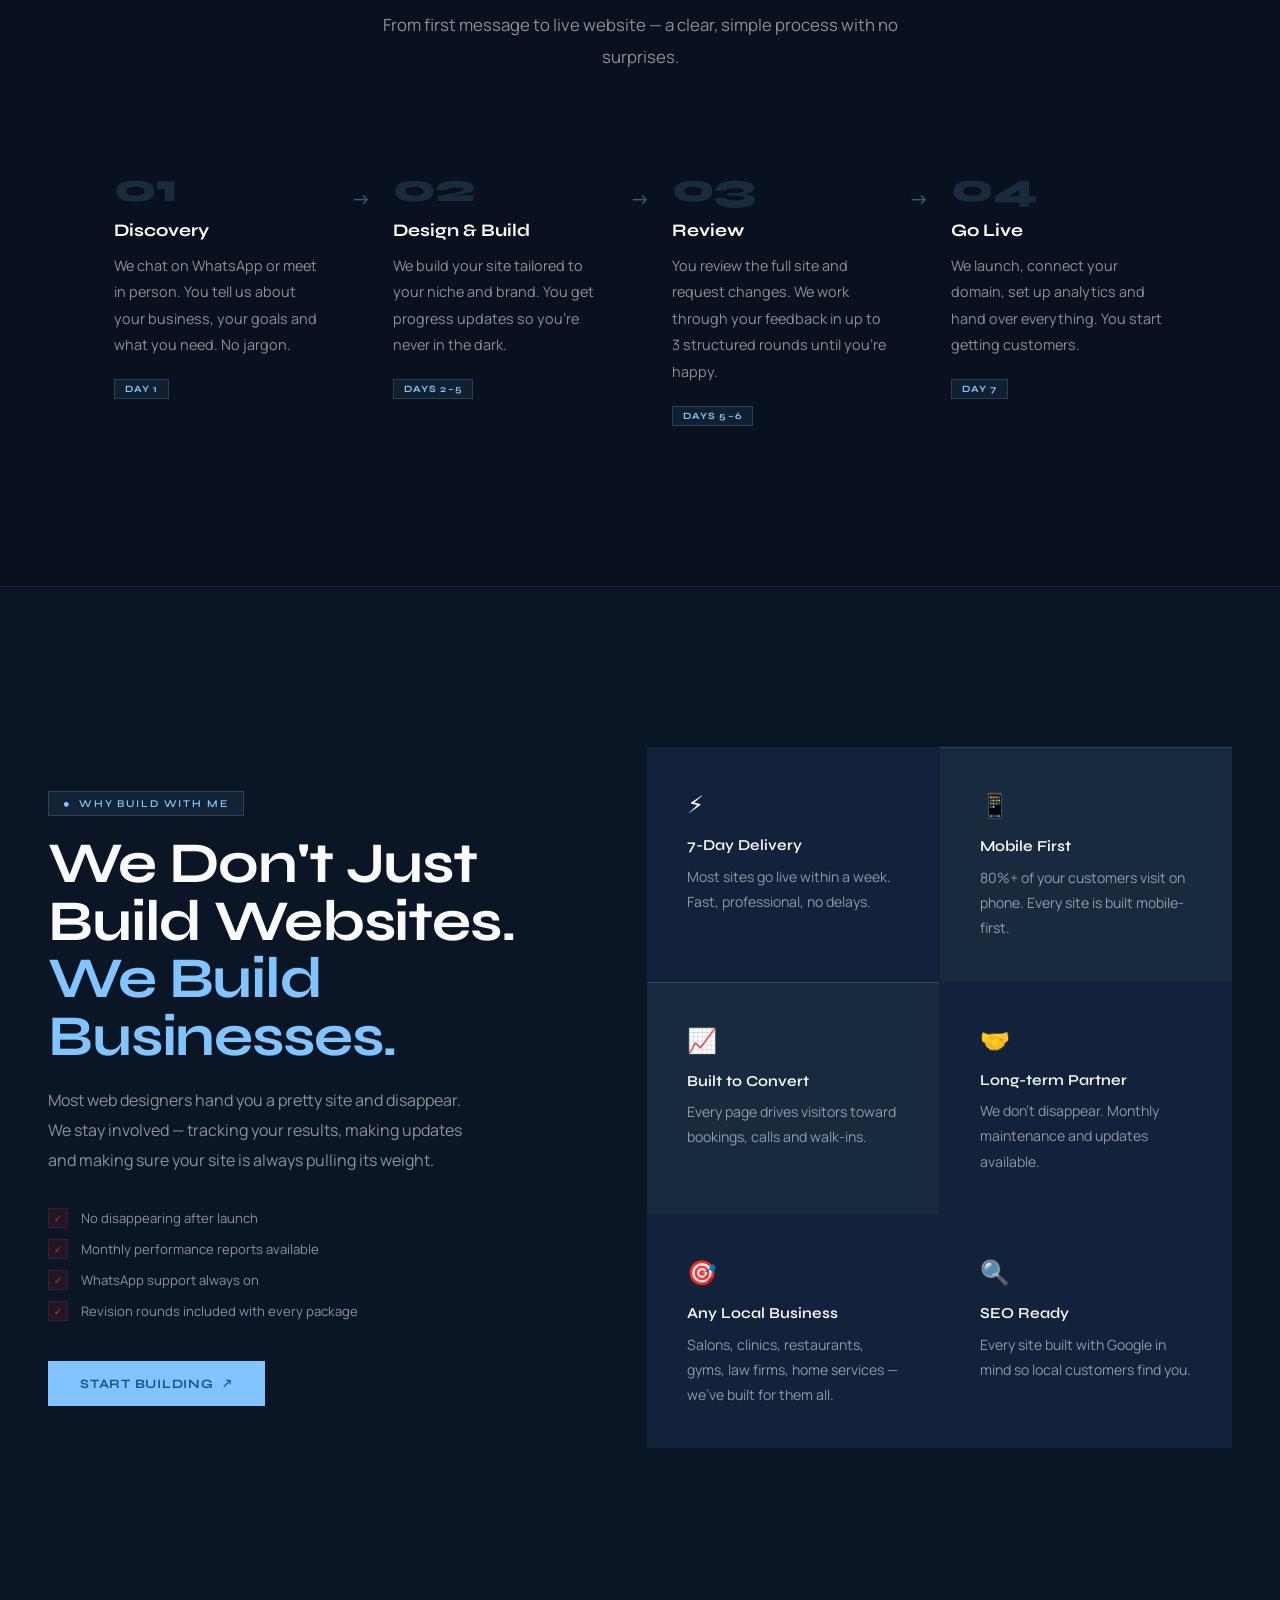
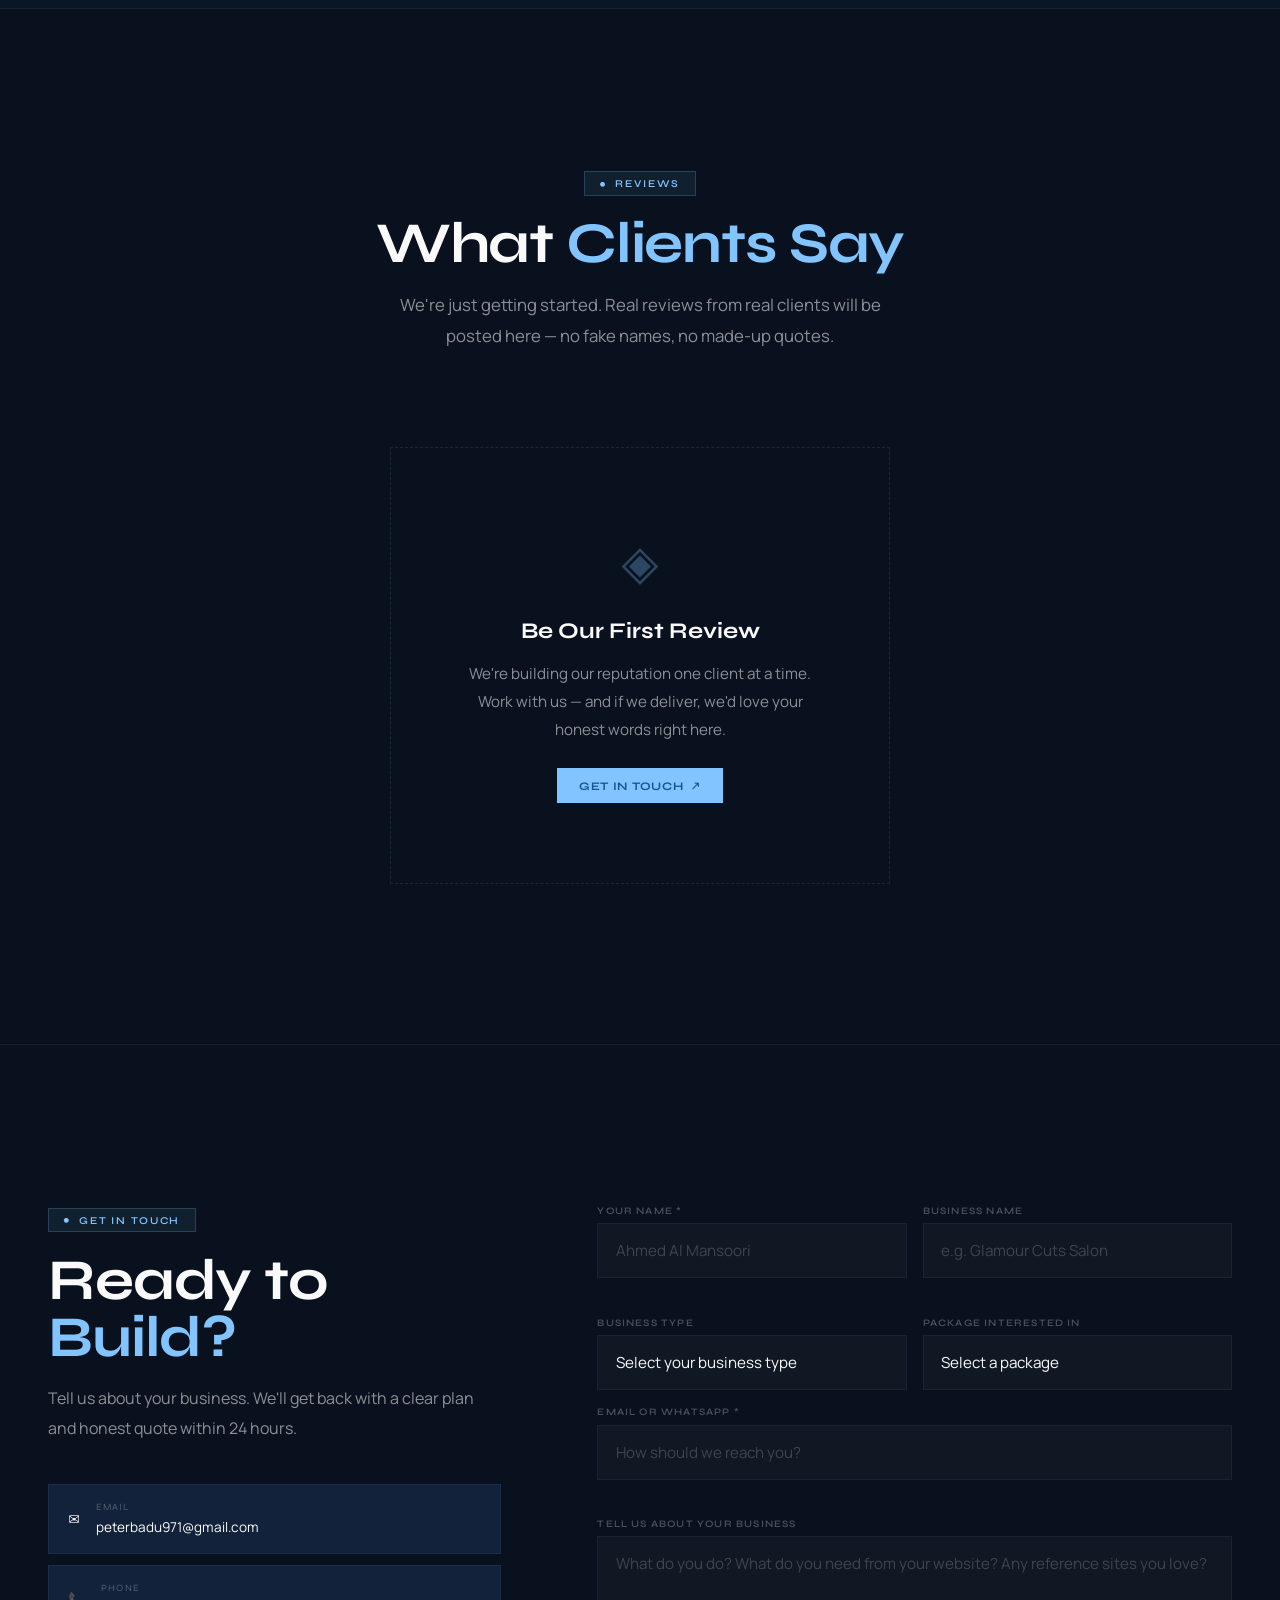
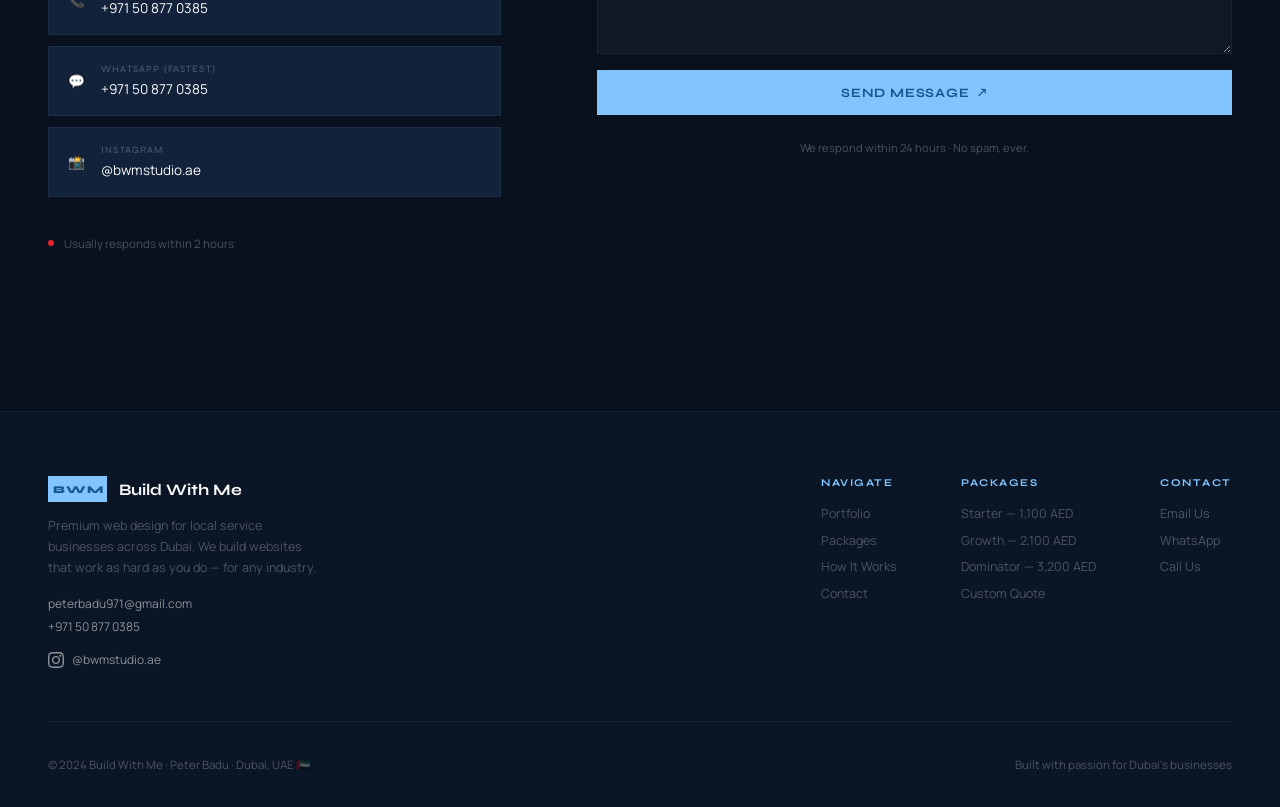
==== commit 33a42f0b: "Add Arabic site, Instagram, hero animation, bilingual pricing - index-ar.html: full Arabic RTL trans" ====
--- a/index.html
+++ b/index.html
@@ -7,6 +7,13 @@
   <meta property="og:title" content="Build With Me | Web Design for Local Businesses · Dubai"/>
   <meta property="og:description" content="Premium websites for Dubai's local service businesses. Starting from 1,100 AED. Live in 7 days."/>
   <title>Build With Me | Web Design for Local Businesses · Dubai</title>
+  <script>
+    (function(){
+      if(localStorage.getItem('bwm-lang')==='en') return;
+      var l=(navigator.language||navigator.userLanguage||'').toLowerCase();
+      if(l.startsWith('ar')){ localStorage.setItem('bwm-lang','ar'); location.replace('index-ar.html'); }
+    })();
+  </script>
   <link rel="preconnect" href="https://fonts.googleapis.com"/>
   <link rel="preconnect" href="https://fonts.gstatic.com" crossorigin/>
   <link href="https://fonts.googleapis.com/css2?family=Syne:wght@400;600;700;800&family=Manrope:wght@300;400;500;600&display=swap" rel="stylesheet"/>
@@ -34,6 +41,7 @@
         <li><a href="#packages">Packages</a></li>
         <li><a href="#process">Process</a></li>
         <li><a href="#contact" class="nav-pill">Get a Quote →</a></li>
+        <li><a href="index-ar.html" class="lang-switch" onclick="localStorage.setItem('bwm-lang','ar')">عربي</a></li>
       </ul>
     </div>
   </nav>
@@ -292,10 +300,10 @@
           <div class="pkg-label">Growth</div>
           <div class="pkg-price-block">
             <span class="pkg-from">from</span>
-            <span class="pkg-num">1,800</span>
+            <span class="pkg-num">2,100</span>
             <span class="pkg-aed">AED</span>
           </div>
-          <div class="pkg-sub">Fully custom design — no templates. Built to get you found on Google, fill your calendar and turn visitors into bookings.</div>
+          <div class="pkg-sub">Fully custom design — no templates. Built to get you found on Google, fill your calendar and turn visitors into bookings. Includes Arabic + English with auto language detection.</div>
           <ul class="pkg-list">
             <li><i>✓</i>Custom design (built from scratch)</li>
             <li><i>✓</i>Up to 6 pages including team profiles</li>
@@ -303,6 +311,7 @@
             <li><i>✓</i>Google Business Profile setup</li>
             <li><i>✓</i>On-page SEO + Google Analytics</li>
             <li><i>✓</i>Expanded gallery (30+ photos)</li>
+            <li><i>✓</i>Arabic + English bilingual site (auto-detected)</li>
             <li><i>✓</i>10-day delivery</li>
             <li><i>✓</i>3 revision rounds</li>
           </ul>
@@ -315,7 +324,7 @@
           <div class="pkg-label">Dominator</div>
           <div class="pkg-price-block">
             <span class="pkg-from">from</span>
-            <span class="pkg-num">2,800</span>
+            <span class="pkg-num">3,200</span>
             <span class="pkg-aed">AED</span>
           </div>
           <div class="pkg-sub">The full build. Premium design, every integration, and everything needed to be the #1 business in your area online.</div>
@@ -327,6 +336,7 @@
             <li><i>✓</i>Google Reviews widget (live)</li>
             <li><i>✓</i>Speed & Core Web Vitals optimisation</li>
             <li><i>✓</i>1 month maintenance included</li>
+            <li><i>✓</i>Arabic + English bilingual site (auto-detected)</li>
             <li><i>✓</i>12–14 day delivery</li>
             <li><i>✓</i>3 revision rounds</li>
           </ul>
@@ -494,6 +504,13 @@
               <div>
                 <small>WhatsApp (fastest)</small>
                 <span>+971 50 877 0385</span>
+              </div>
+            </a>
+            <a href="https://www.instagram.com/bwmstudio.ae/" target="_blank" rel="noopener" class="cmethod">
+              <span class="cmethod-icon">📸</span>
+              <div>
+                <small>Instagram</small>
+                <span>@bwmstudio.ae</span>
               </div>
             </a>
           </div>
@@ -543,8 +560,8 @@
                 <select name="package">
                   <option value="" disabled selected>Select a package</option>
                   <option>Starter — 1,100 AED</option>
-                  <option>Growth — 1,800 AED</option>
-                  <option>Dominator — 2,800 AED</option>
+                  <option>Growth — 2,100 AED</option>
+                  <option>Dominator — 3,200 AED</option>
                   <option>Monthly Retainer — 250 AED/mo</option>
                   <option>Not sure yet</option>
                 </select>
@@ -583,20 +600,26 @@
             <a href="mailto:peterbadu971@gmail.com">peterbadu971@gmail.com</a>
             <a href="tel:+971508770385">+971 50 877 0385</a>
           </div>
+          <div class="footer-social">
+            <a href="https://www.instagram.com/bwmstudio.ae/" target="_blank" rel="noopener" class="fsocial-link">
+              <svg viewBox="0 0 24 24" fill="currentColor" width="16" height="16"><path d="M12 2.163c3.204 0 3.584.012 4.85.07 3.252.148 4.771 1.691 4.919 4.919.058 1.265.069 1.645.069 4.849 0 3.205-.012 3.584-.069 4.849-.149 3.225-1.664 4.771-4.919 4.919-1.266.058-1.644.07-4.85.07-3.204 0-3.584-.012-4.849-.07-3.26-.149-4.771-1.699-4.919-4.92-.058-1.265-.07-1.644-.07-4.849 0-3.204.013-3.583.07-4.849.149-3.227 1.664-4.771 4.919-4.919 1.266-.057 1.645-.069 4.849-.069zm0-2.163c-3.259 0-3.667.014-4.947.072-4.358.2-6.78 2.618-6.98 6.98-.059 1.281-.073 1.689-.073 4.948 0 3.259.014 3.668.072 4.948.2 4.358 2.618 6.78 6.98 6.98 1.281.058 1.689.072 4.948.072 3.259 0 3.668-.014 4.948-.072 4.354-.2 6.782-2.618 6.979-6.98.059-1.28.073-1.689.073-4.948 0-3.259-.014-3.667-.072-4.947-.196-4.354-2.617-6.78-6.979-6.98-1.281-.059-1.69-.073-4.949-.073zm0 5.838c-3.403 0-6.162 2.759-6.162 6.162s2.759 6.163 6.162 6.163 6.162-2.759 6.162-6.163c0-3.403-2.759-6.162-6.162-6.162zm0 10.162c-2.209 0-4-1.79-4-4 0-2.209 1.791-4 4-4s4 1.791 4 4c0 2.21-1.791 4-4 4zm6.406-11.845c-.796 0-1.441.645-1.441 1.44s.645 1.44 1.441 1.44c.795 0 1.439-.645 1.439-1.44s-.644-1.44-1.439-1.44z"/></svg>
+              <span>@bwmstudio.ae</span>
+            </a>
+          </div>
         </div>
         <div class="footer-nav">
           <div class="footer-col">
             <h5>Navigate</h5>
             <a href="#work">Portfolio</a>
-            <a href="#work">Portfolio</a>
             <a href="#packages">Packages</a>
             <a href="#process">How It Works</a>
+            <a href="#contact">Contact</a>
           </div>
           <div class="footer-col">
             <h5>Packages</h5>
             <a href="#packages">Starter — 1,100 AED</a>
-            <a href="#packages">Growth — 1,800 AED</a>
-            <a href="#packages">Dominator — 2,800 AED</a>
+            <a href="#packages">Growth — 2,100 AED</a>
+            <a href="#packages">Dominator — 3,200 AED</a>
             <a href="#contact">Custom Quote</a>
           </div>
           <div class="footer-col">
--- a/css/style.css
+++ b/css/style.css
@@ -168,16 +168,17 @@
   user-select: none;
   pointer-events: none;
   line-height: 1;
-  animation: bwm-float var(--dur, 12s) var(--delay, 0s) ease-in-out infinite;
+  will-change: transform, opacity;
+  animation: bwm-float var(--dur, 12s) var(--delay, 0s) ease-in-out infinite both;
 }
 @keyframes bwm-float {
   0%, 100% {
-    opacity: var(--op, 0.04);
-    transform: translateY(0px) rotate(var(--rot, 0deg)) scale(1);
+    opacity: var(--op, 0.08);
+    transform: translateY(0px) rotate(var(--rot, 0deg));
   }
   50% {
-    opacity: calc(var(--op, 0.04) * 1.9);
-    transform: translateY(-18px) rotate(calc(var(--rot, 0deg) + 5deg)) scale(1.04);
+    opacity: var(--op-hi, 0.16);
+    transform: translateY(-16px) rotate(var(--rot-hi, 5deg));
   }
 }
 .hero-left, .hero-right { position: relative; z-index: 1; }
@@ -576,6 +577,19 @@
 .footer-contact-quick { display: flex; flex-direction: column; gap: 0.4rem; }
 .footer-contact-quick a { font-size: 0.75rem; color: var(--t2); transition: color 0.2s; }
 .footer-contact-quick a:hover { color: var(--amber); }
+.footer-social { margin-top: 1rem; }
+.fsocial-link {
+  display: inline-flex; align-items: center; gap: 0.5rem;
+  font-size: 0.75rem; color: var(--t2); transition: color 0.2s;
+}
+.fsocial-link:hover { color: var(--amber); }
+.lang-switch {
+  font-family: var(--font-h) !important; font-size: 0.68rem !important;
+  font-weight: 700 !important; letter-spacing: 0.1em !important;
+  color: var(--t3) !important; border: 1px solid var(--border2) !important;
+  padding: 0.3rem 0.7rem !important; transition: color 0.2s, border-color 0.2s !important;
+}
+.lang-switch:hover { color: var(--amber) !important; border-color: var(--amber-bd) !important; }
 .footer-nav { display: flex; gap: 4rem; flex: 1; justify-content: flex-end; flex-wrap: wrap; }
 .footer-col { display: flex; flex-direction: column; gap: 0.6rem; }
 .footer-col h5 { font-family: var(--font-h); font-size: 0.65rem; font-weight: 700; letter-spacing: 0.15em; text-transform: uppercase; color: var(--amber); margin-bottom: 0.4rem; }
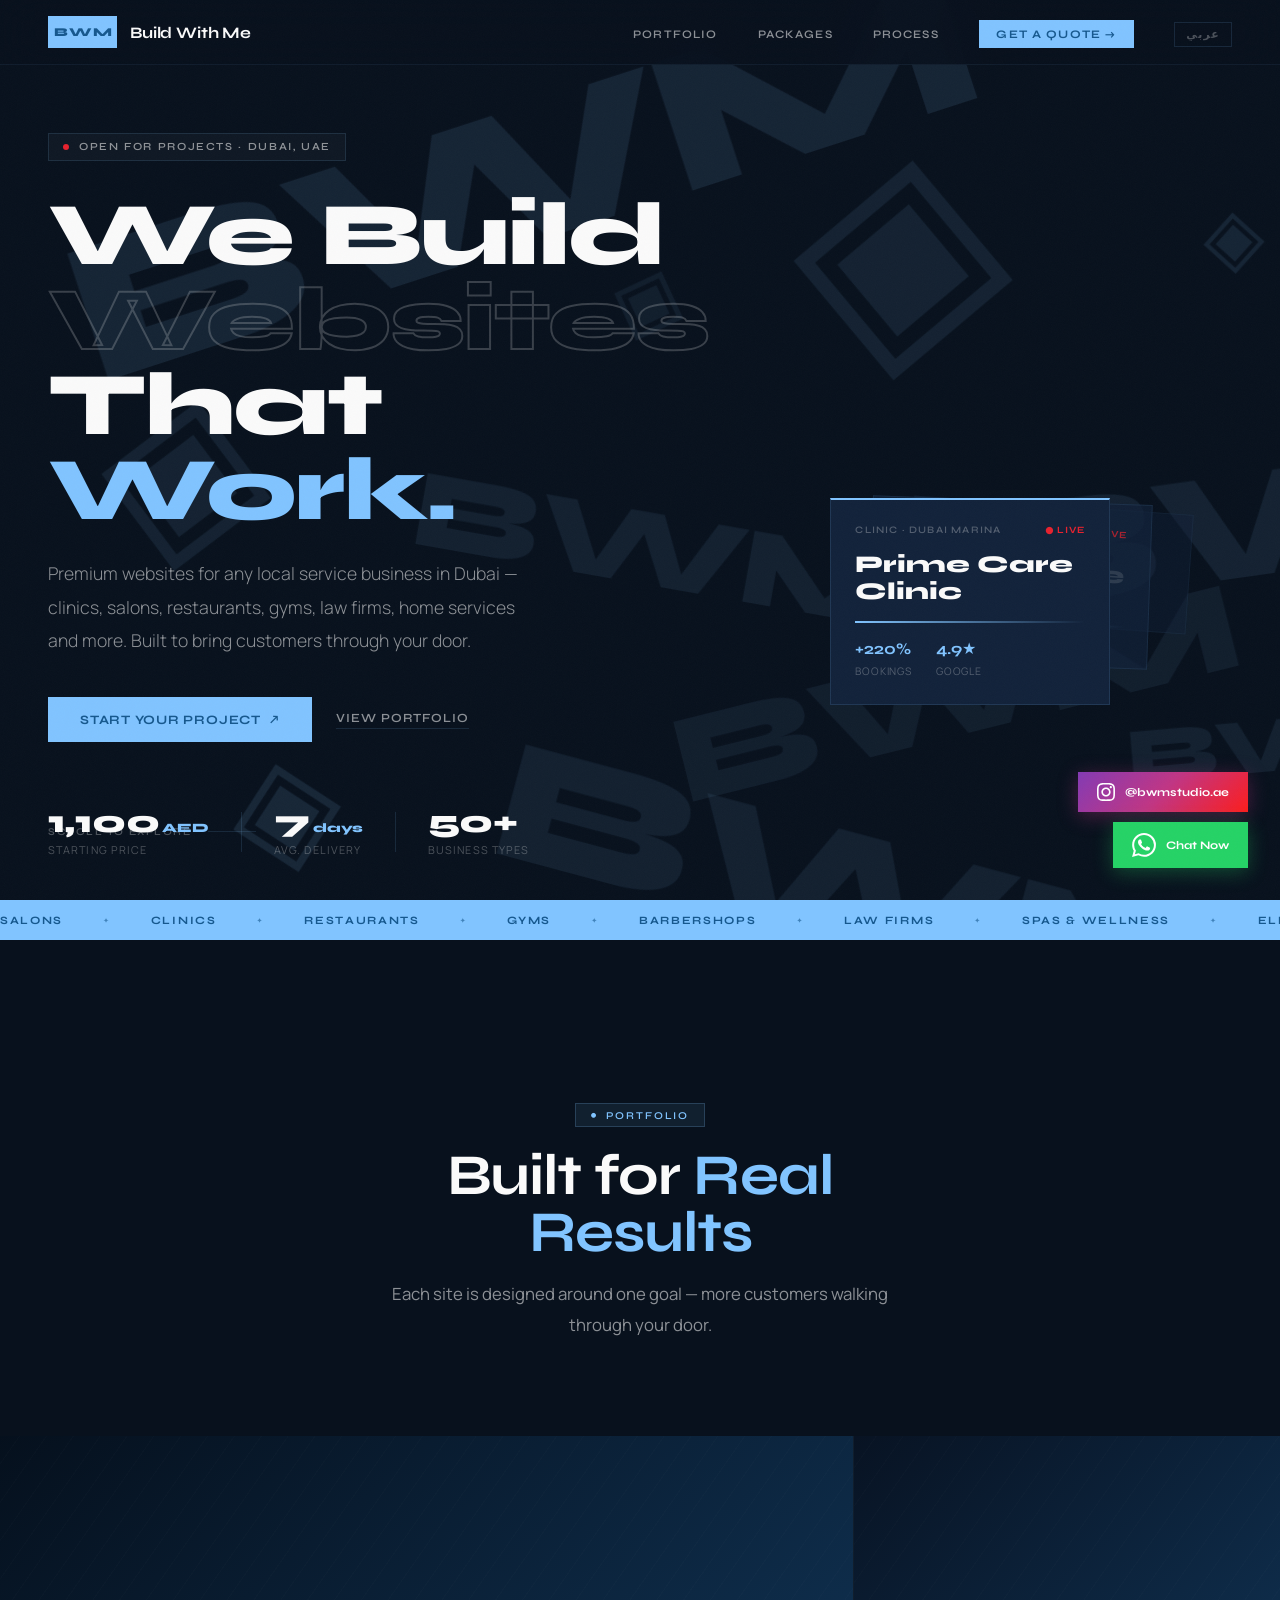
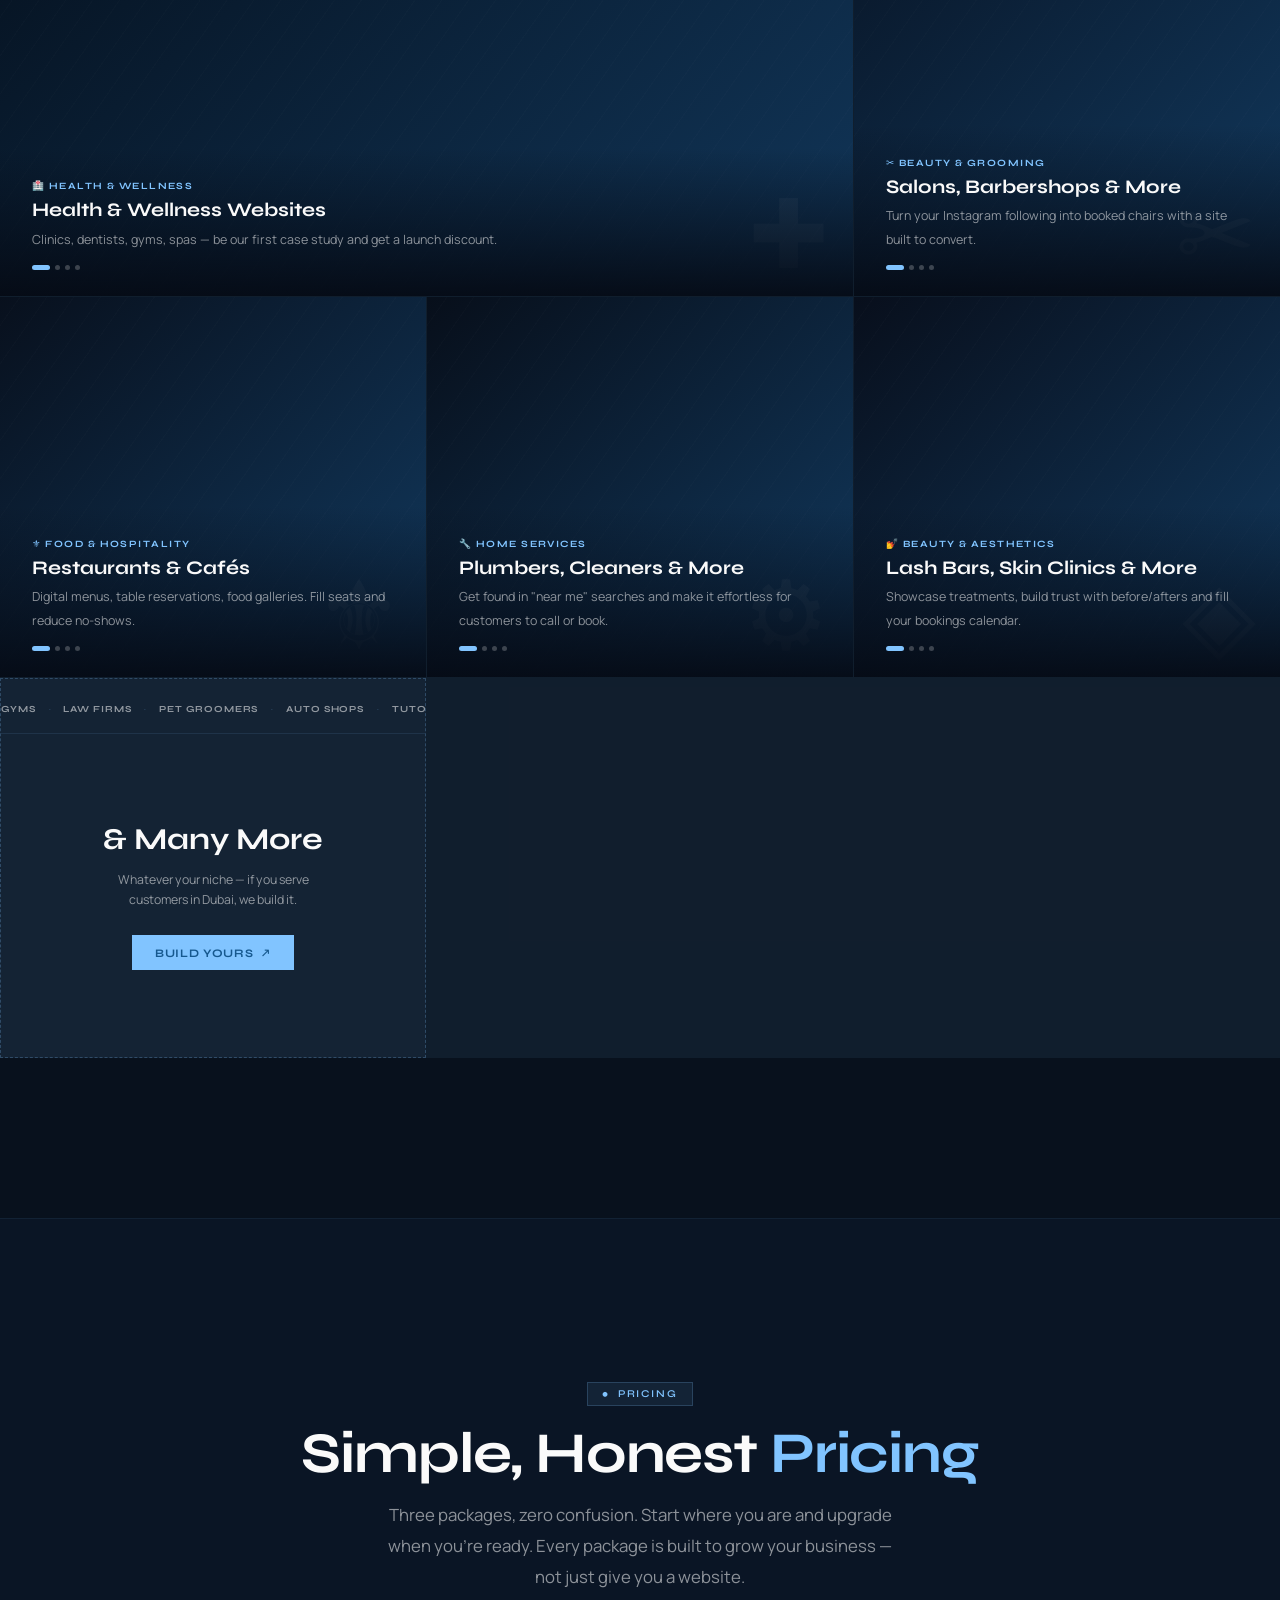
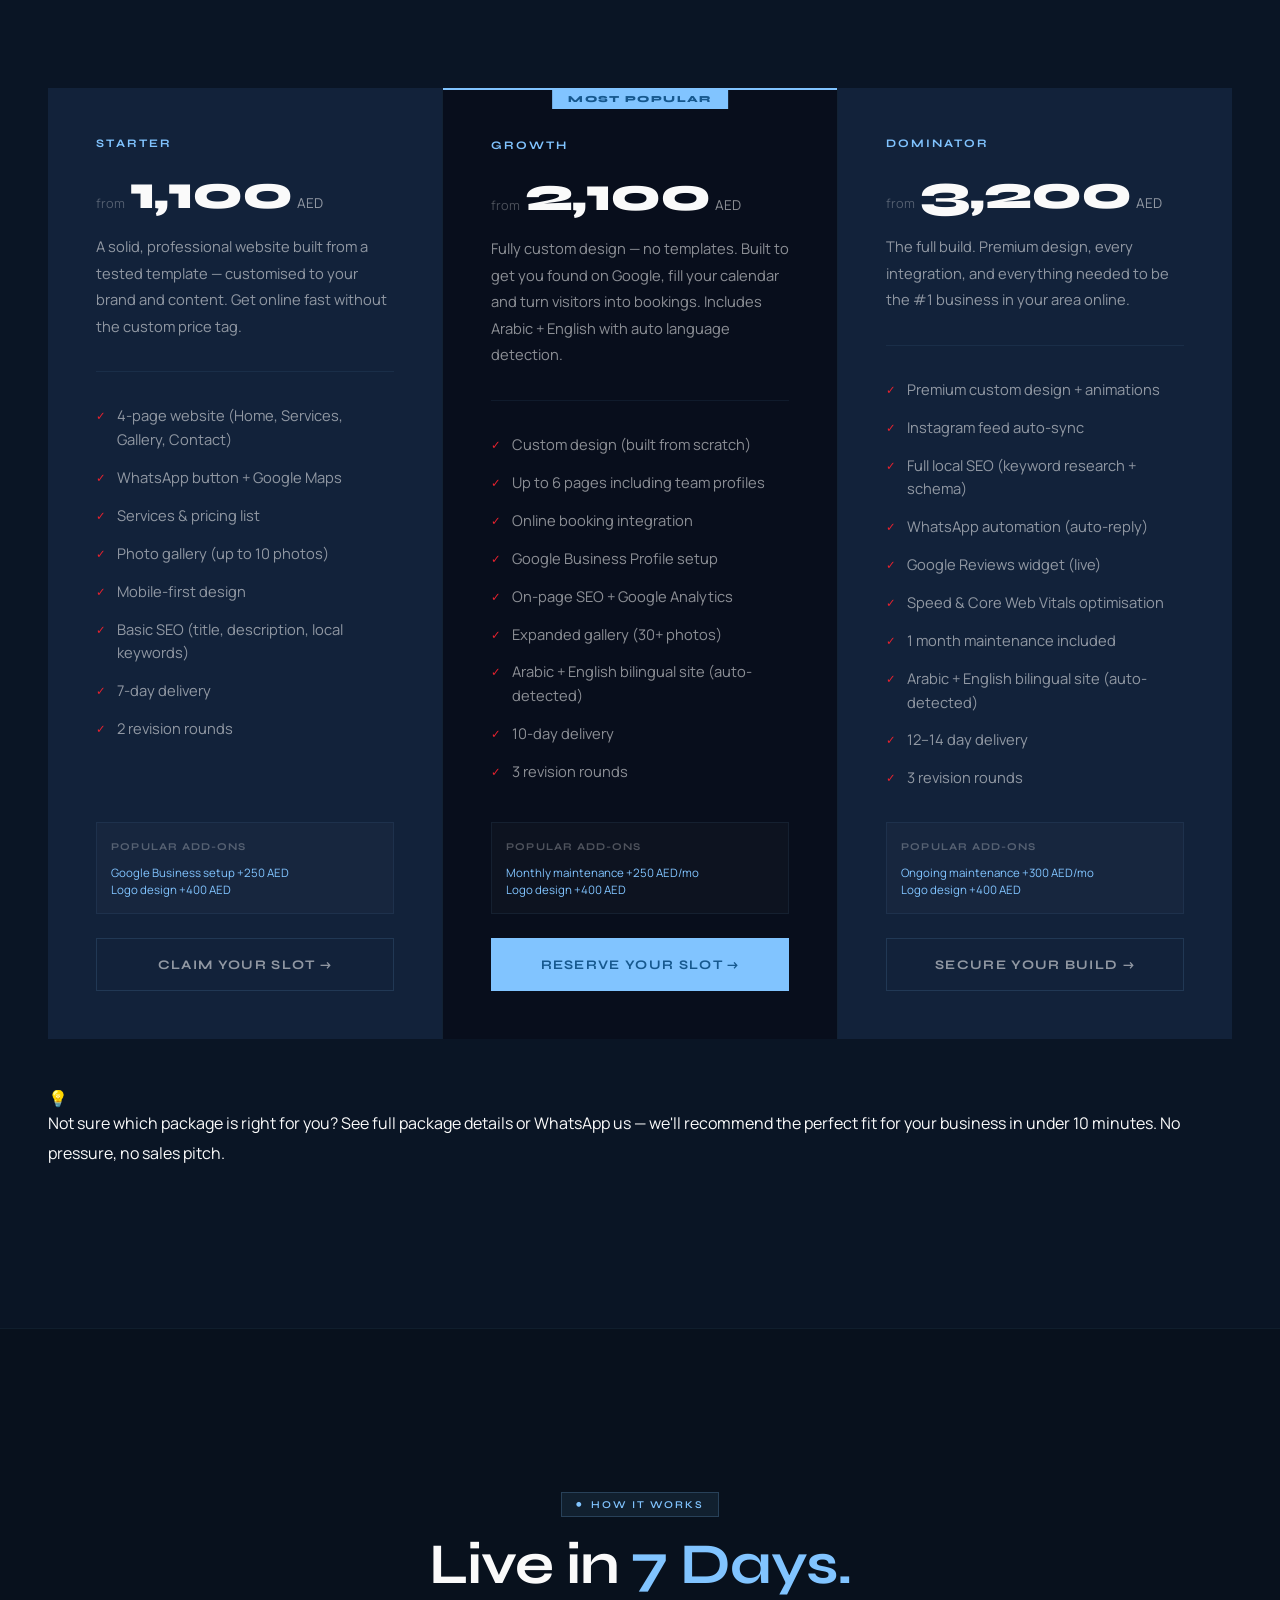
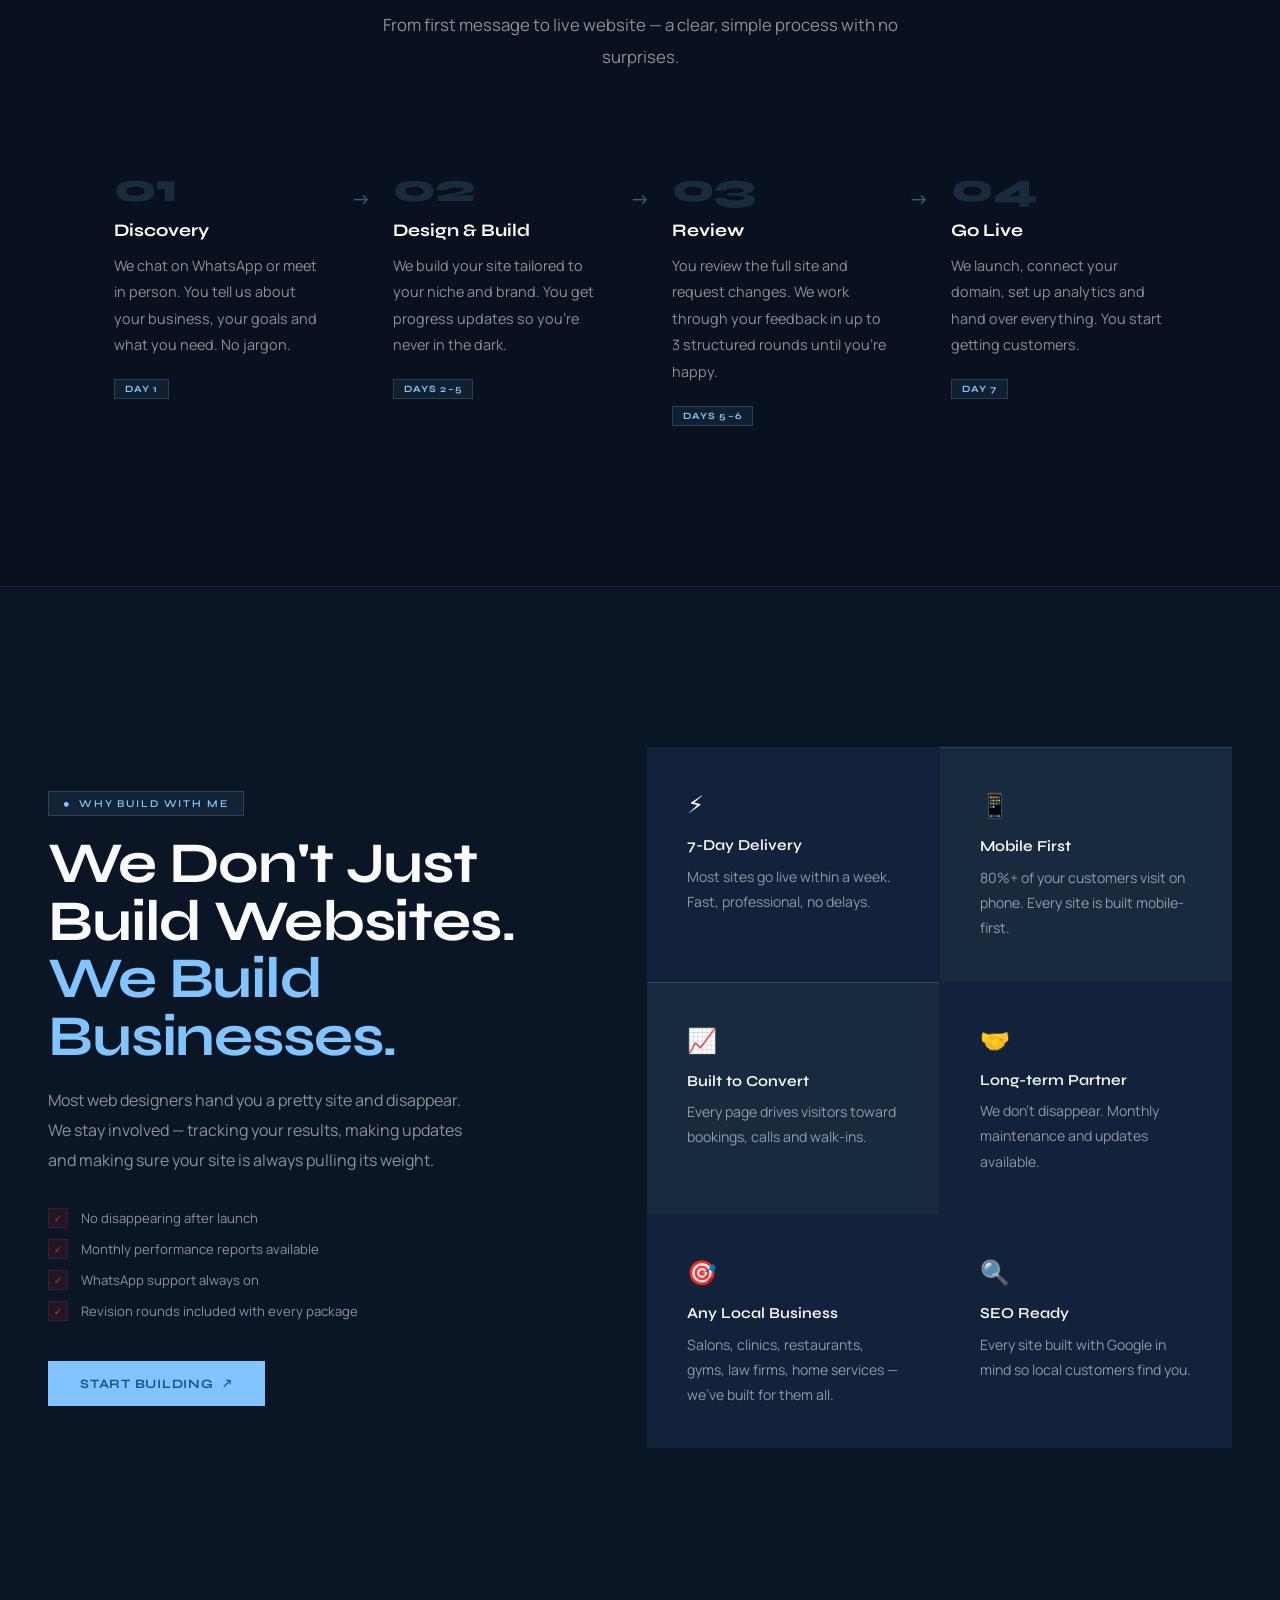
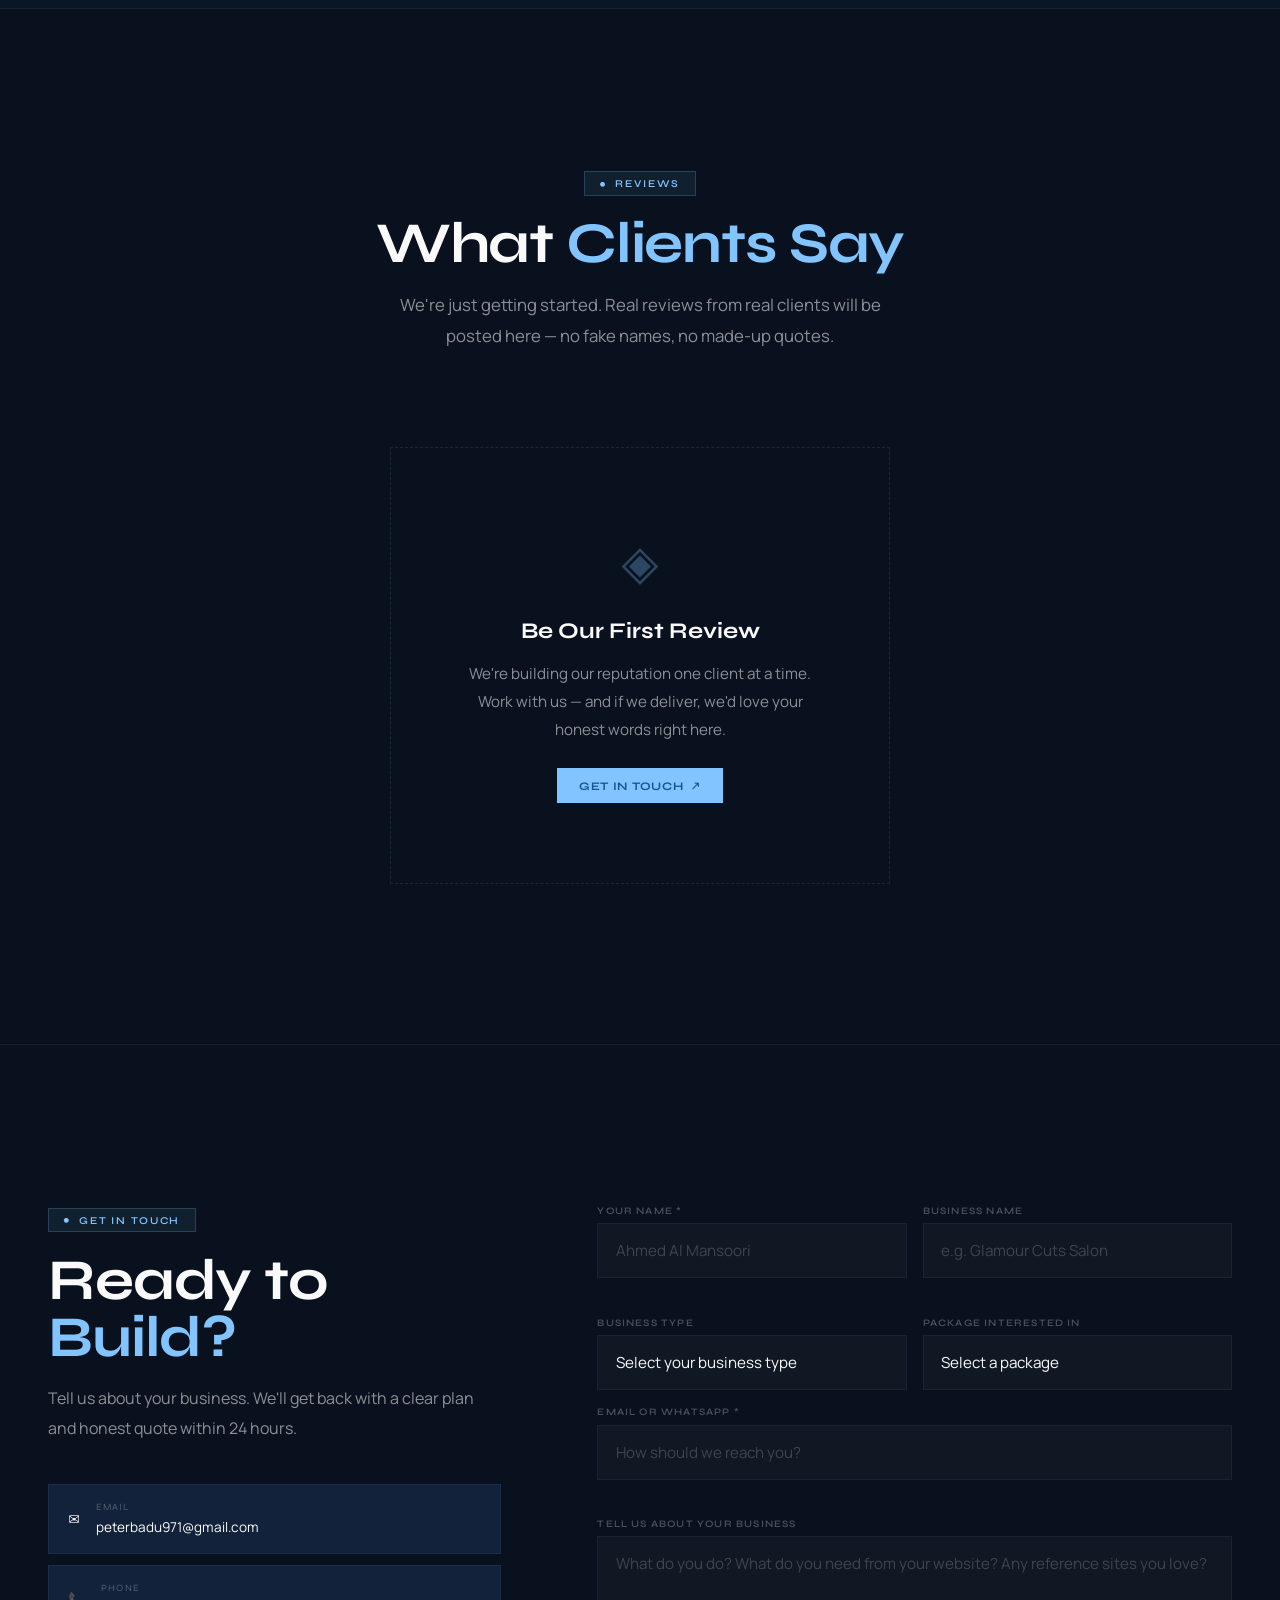
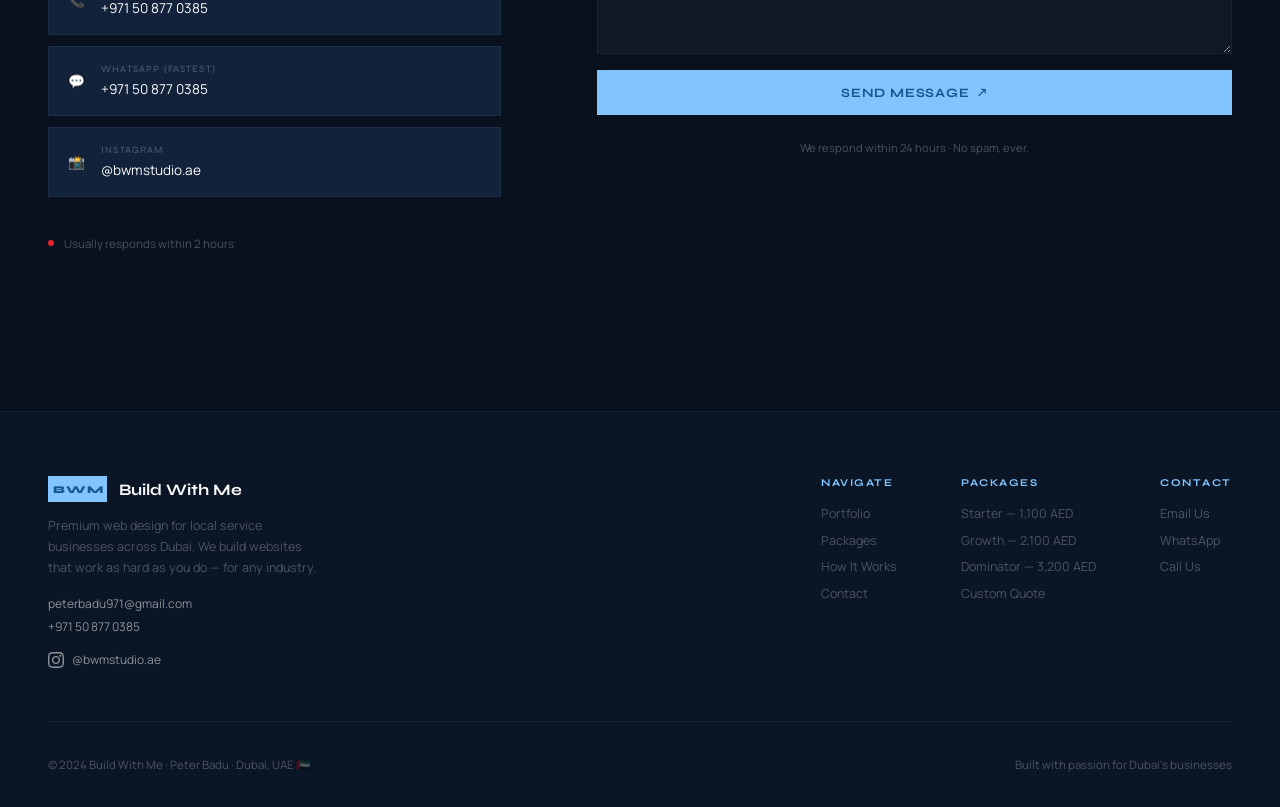
==== commit f33e6224: "Add wc-yours video, Instagram float button on all pages - Videos/wcyours.mp4 wired into wc-yours car" ====
--- a/index.html
+++ b/index.html
@@ -246,6 +246,10 @@
         </div>
       </div>
       <div class="work-card wc-yours">
+        <video class="wc-bg" autoplay muted loop playsinline>
+          <source src="Videos/wcyours.mp4" type="video/mp4"/>
+        </video>
+        <div class="wc-tint"></div>
         <div class="wc-yours-scroll-wrap">
           <div class="wc-yours-scroll">
             <span>Gyms</span><em>·</em><span>Law Firms</span><em>·</em><span>Pet Groomers</span><em>·</em><span>Auto Shops</span><em>·</em><span>Tutors</span><em>·</em><span>Dance Studios</span><em>·</em><span>Photographers</span><em>·</em><span>Caterers</span><em>·</em><span>Accountants</span><em>·</em><span>Florists</span><em>·</em><span>Dentists</span><em>·</em><span>Real Estate</span><em>·</em><span>Gyms</span><em>·</em><span>Law Firms</span><em>·</em><span>Pet Groomers</span><em>·</em><span>Auto Shops</span><em>·</em><span>Tutors</span><em>·</em><span>Dance Studios</span><em>·</em><span>Photographers</span><em>·</em><span>Caterers</span><em>·</em><span>Accountants</span><em>·</em><span>Florists</span><em>·</em><span>Dentists</span><em>·</em><span>Real Estate</span><em>·</em>
@@ -637,6 +641,12 @@
     </div>
   </footer>
 
+  <!-- INSTAGRAM FLOAT -->
+  <a href="https://www.instagram.com/bwmstudio.ae/" class="ig-float" target="_blank" rel="noopener" aria-label="Instagram">
+    <svg viewBox="0 0 24 24" fill="currentColor" width="18" height="18"><path d="M12 2.163c3.204 0 3.584.012 4.85.07 3.252.148 4.771 1.691 4.919 4.919.058 1.265.069 1.645.069 4.849 0 3.205-.012 3.584-.069 4.849-.149 3.225-1.664 4.771-4.919 4.919-1.266.058-1.644.07-4.85.07-3.204 0-3.584-.012-4.849-.07-3.26-.149-4.771-1.699-4.919-4.92-.058-1.265-.07-1.644-.07-4.849 0-3.204.013-3.583.07-4.849.149-3.227 1.664-4.771 4.919-4.919 1.266-.057 1.645-.069 4.849-.069zm0-2.163c-3.259 0-3.667.014-4.947.072-4.358.2-6.78 2.618-6.98 6.98-.059 1.281-.073 1.689-.073 4.948 0 3.259.014 3.668.072 4.948.2 4.358 2.618 6.78 6.98 6.98 1.281.058 1.689.072 4.948.072 3.259 0 3.668-.014 4.948-.072 4.354-.2 6.782-2.618 6.979-6.98.059-1.28.073-1.689.073-4.948 0-3.259-.014-3.667-.072-4.947-.196-4.354-2.617-6.78-6.979-6.98-1.281-.059-1.69-.073-4.949-.073zm0 5.838c-3.403 0-6.162 2.759-6.162 6.162s2.759 6.163 6.162 6.163 6.162-2.759 6.162-6.163c0-3.403-2.759-6.162-6.162-6.162zm0 10.162c-2.209 0-4-1.79-4-4 0-2.209 1.791-4 4-4s4 1.791 4 4c0 2.21-1.791 4-4 4zm6.406-11.845c-.796 0-1.441.645-1.441 1.44s.645 1.44 1.441 1.44c.795 0 1.439-.645 1.439-1.44s-.644-1.44-1.439-1.44z"/></svg>
+    <span>@bwmstudio.ae</span>
+  </a>
+
   <!-- WHATSAPP FLOAT -->
   <a href="https://wa.me/971508770385" class="wa-float" target="_blank" rel="noopener" aria-label="Chat on WhatsApp">
     <svg viewBox="0 0 24 24" fill="currentColor" width="24" height="24"><path d="M17.472 14.382c-.297-.149-1.758-.867-2.03-.967-.273-.099-.471-.148-.67.15-.197.297-.767.966-.94 1.164-.173.199-.347.223-.644.075-.297-.15-1.255-.463-2.39-1.475-.883-.788-1.48-1.761-1.653-2.059-.173-.297-.018-.458.13-.606.134-.133.298-.347.446-.52.149-.174.198-.298.298-.497.099-.198.05-.371-.025-.52-.075-.149-.669-1.612-.916-2.207-.242-.579-.487-.5-.669-.51-.173-.008-.371-.01-.57-.01-.198 0-.52.074-.792.372-.272.297-1.04 1.016-1.04 2.479 0 1.462 1.065 2.875 1.213 3.074.149.198 2.096 3.2 5.077 4.487.709.306 1.262.489 1.694.625.712.227 1.36.195 1.871.118.571-.085 1.758-.719 2.006-1.413.248-.694.248-1.289.173-1.413-.074-.124-.272-.198-.57-.347m-5.421 7.403h-.004a9.87 9.87 0 01-5.031-1.378l-.361-.214-3.741.982.998-3.648-.235-.374a9.86 9.86 0 01-1.51-5.26c.001-5.45 4.436-9.884 9.888-9.884 2.64 0 5.122 1.03 6.988 2.898a9.825 9.825 0 012.893 6.994c-.003 5.45-4.437 9.884-9.885 9.884m8.413-18.297A11.815 11.815 0 0012.05 0C5.495 0 .16 5.335.157 11.892c0 2.096.547 4.142 1.588 5.945L.057 24l6.305-1.654a11.882 11.882 0 005.683 1.448h.005c6.554 0 11.89-5.335 11.893-11.893a11.821 11.821 0 00-3.48-8.413z"/></svg>
--- a/css/style.css
+++ b/css/style.css
@@ -608,6 +608,18 @@
   transition: transform 0.2s, box-shadow 0.2s;
 }
 .wa-float:hover { transform: translateY(-2px); box-shadow: 0 8px 28px rgba(37,211,102,0.4); }
+
+/* Instagram float */
+.ig-float {
+  position: fixed; bottom: 5.5rem; right: 2rem; z-index: 900;
+  display: flex; align-items: center; gap: 0.6rem;
+  background: linear-gradient(135deg, #833ab4, #c13584, #fd1d1d);
+  color: white;
+  padding: 0.7rem 1.2rem; font-family: var(--font-h); font-size: 0.72rem; font-weight: 700;
+  box-shadow: 0 4px 20px rgba(193,53,132,0.35);
+  transition: transform 0.2s, box-shadow 0.2s;
+}
+.ig-float:hover { transform: translateY(-2px); box-shadow: 0 8px 28px rgba(193,53,132,0.5); }
 
 /* ============================================================ RESPONSIVE */
 @media(max-width:1100px) {
@@ -643,6 +655,8 @@
   .footer-bottom { flex-direction: column; text-align: center; }
   .wa-float span { display: none; }
   .wa-float { padding: 0.85rem; border-radius: 50%; }
+  .ig-float span { display: none; }
+  .ig-float { padding: 0.85rem; border-radius: 50%; }
 }
 
 /* ============================================================
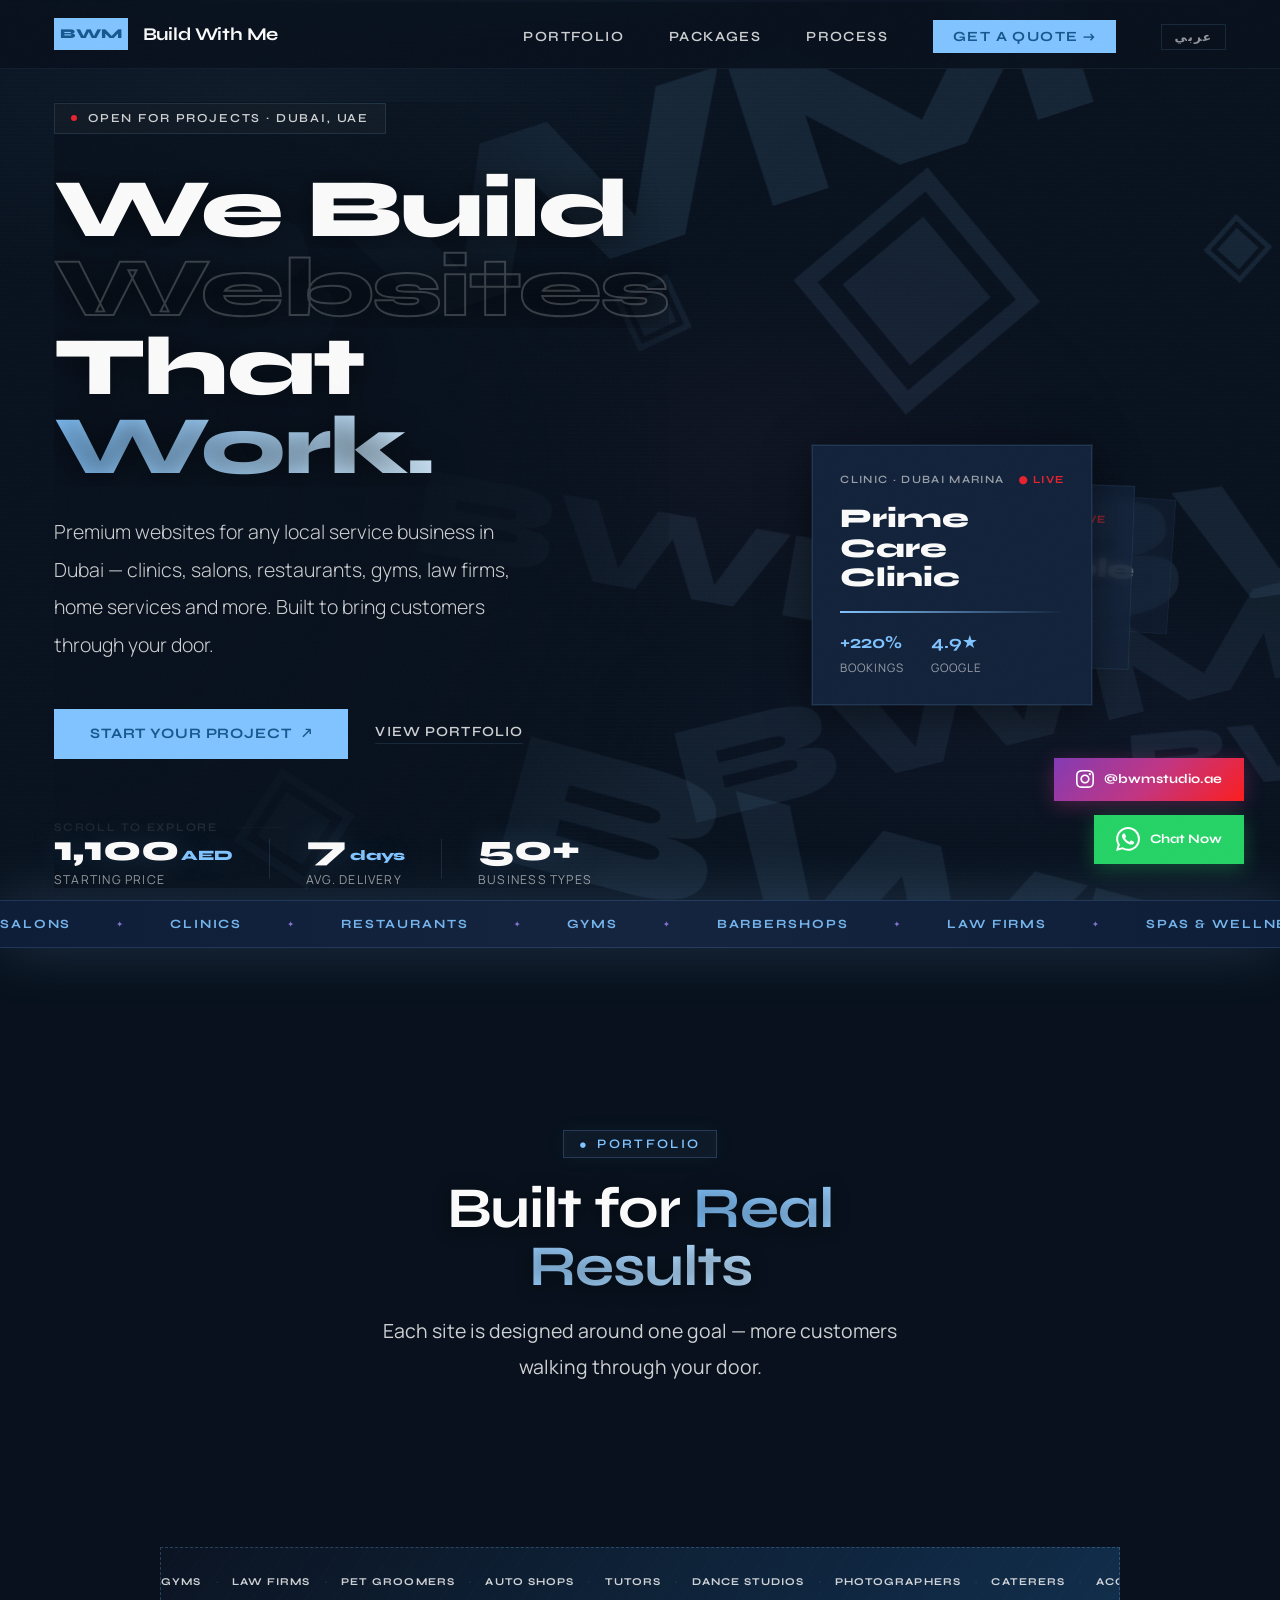
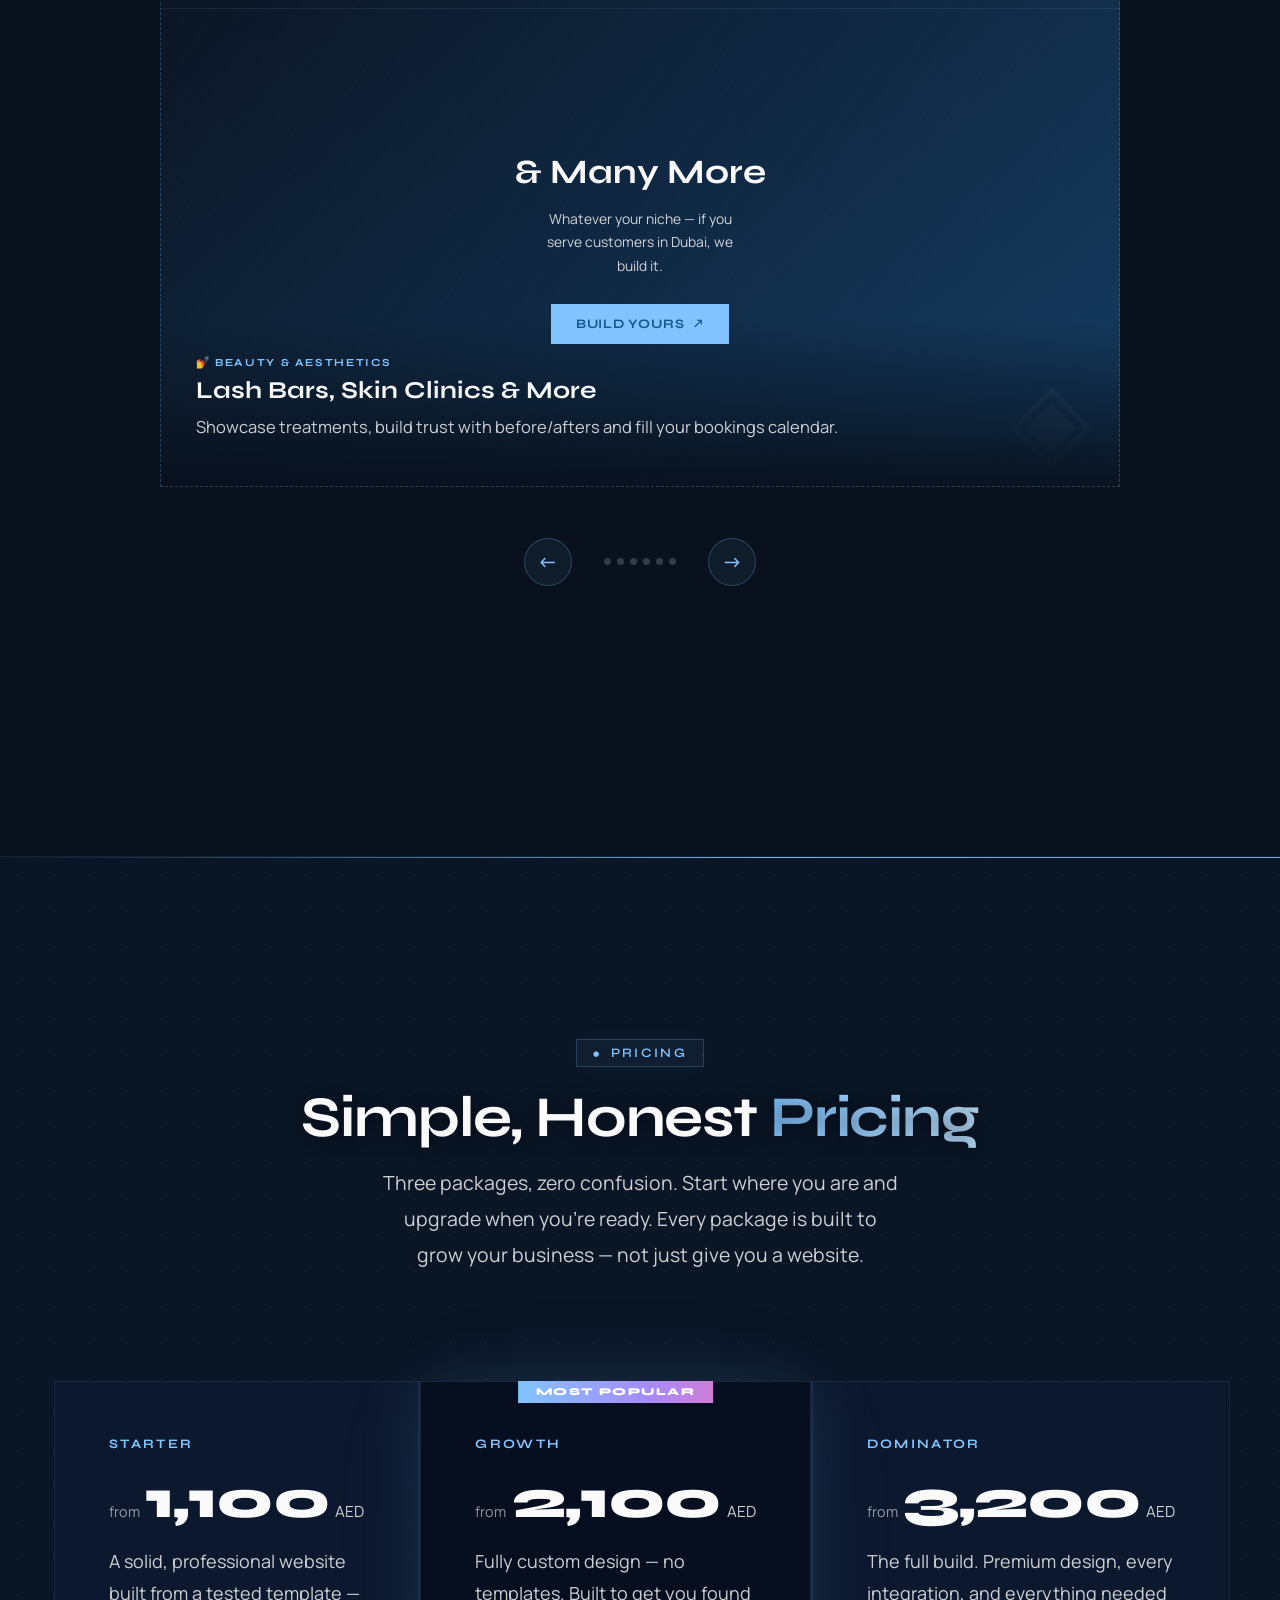
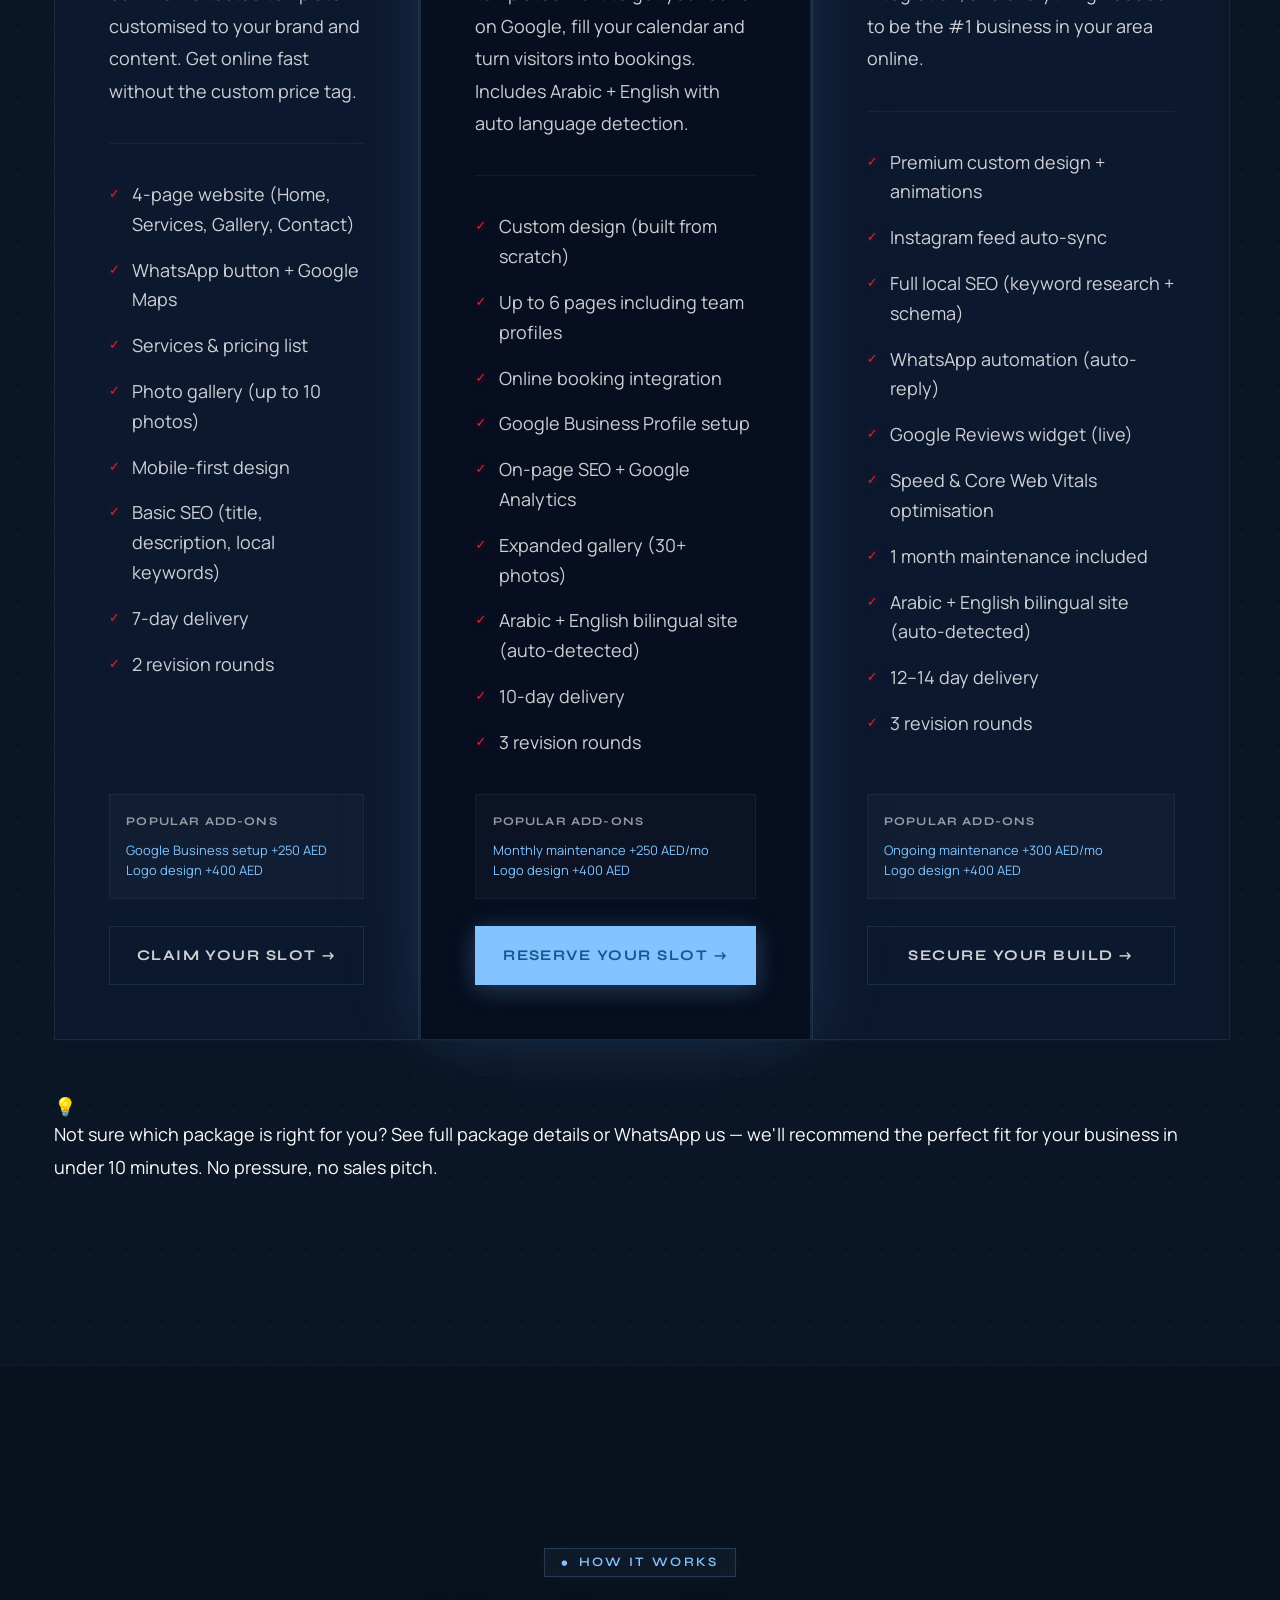
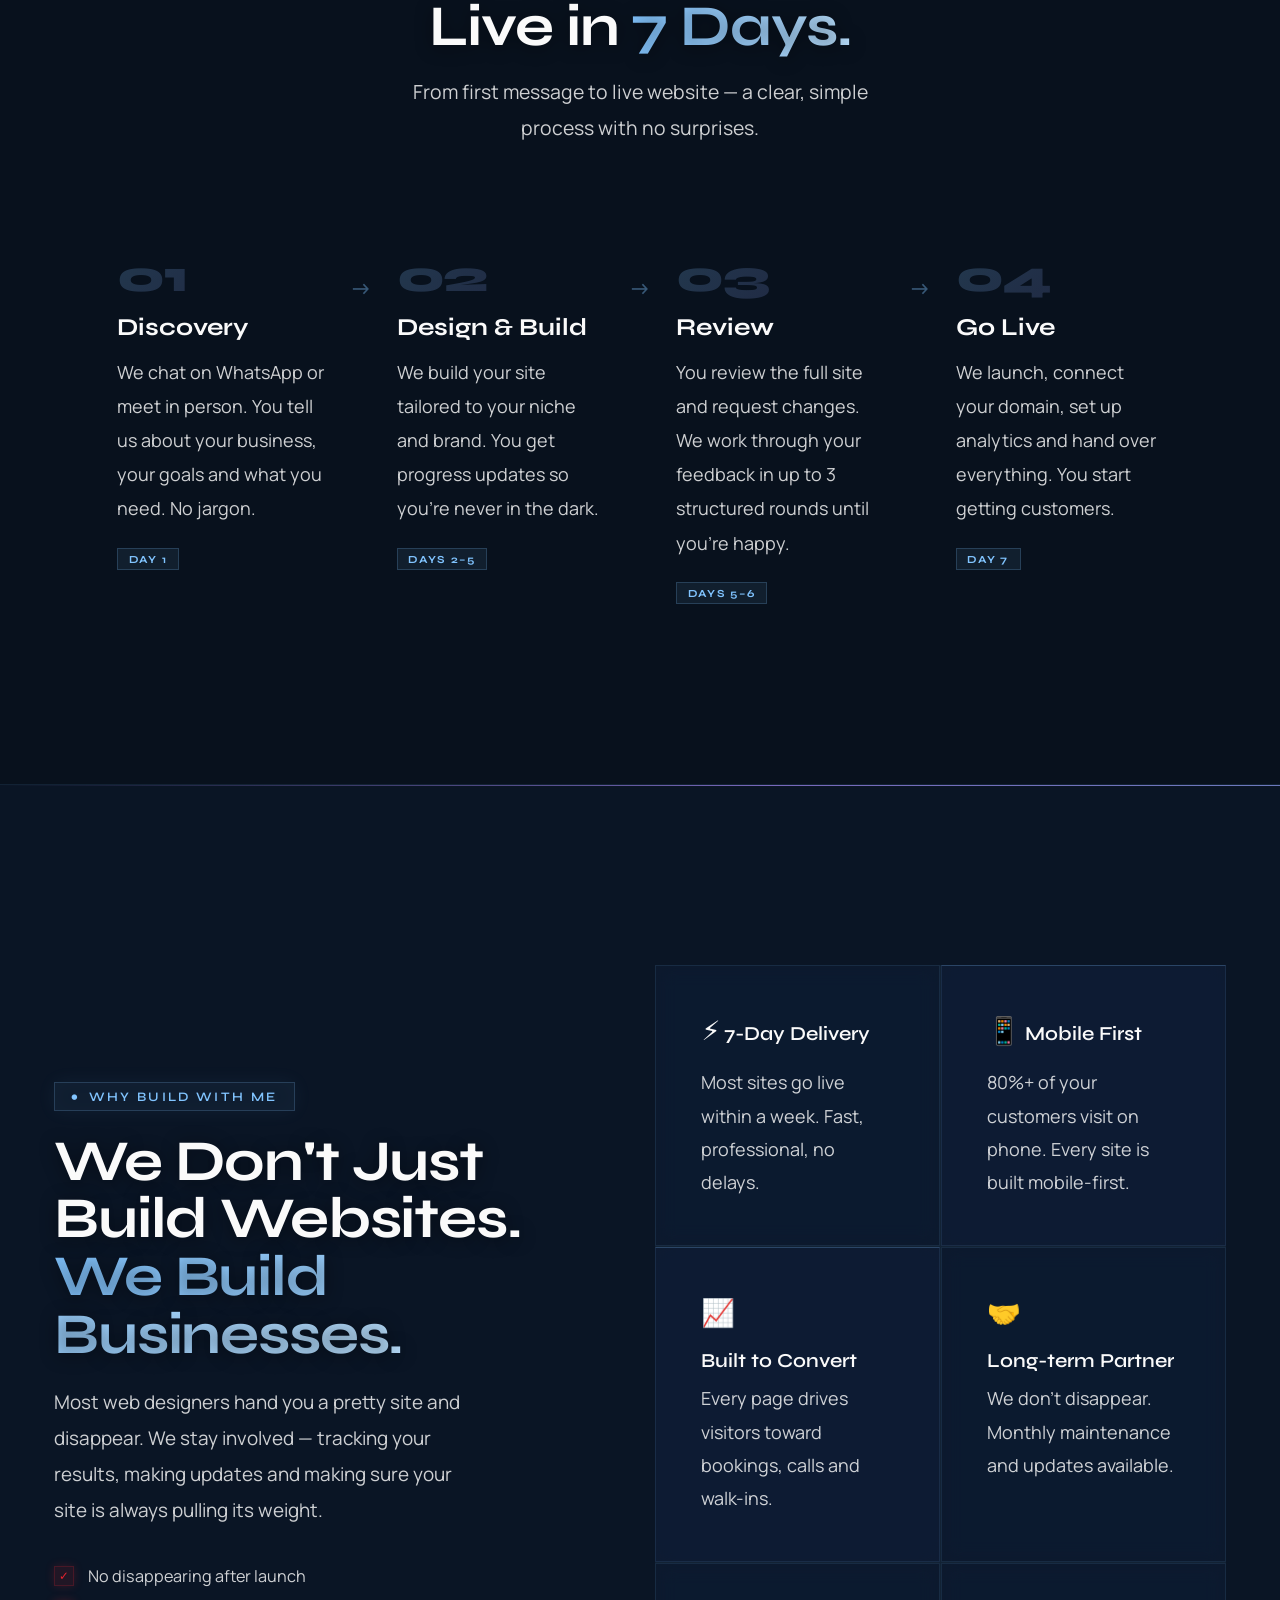
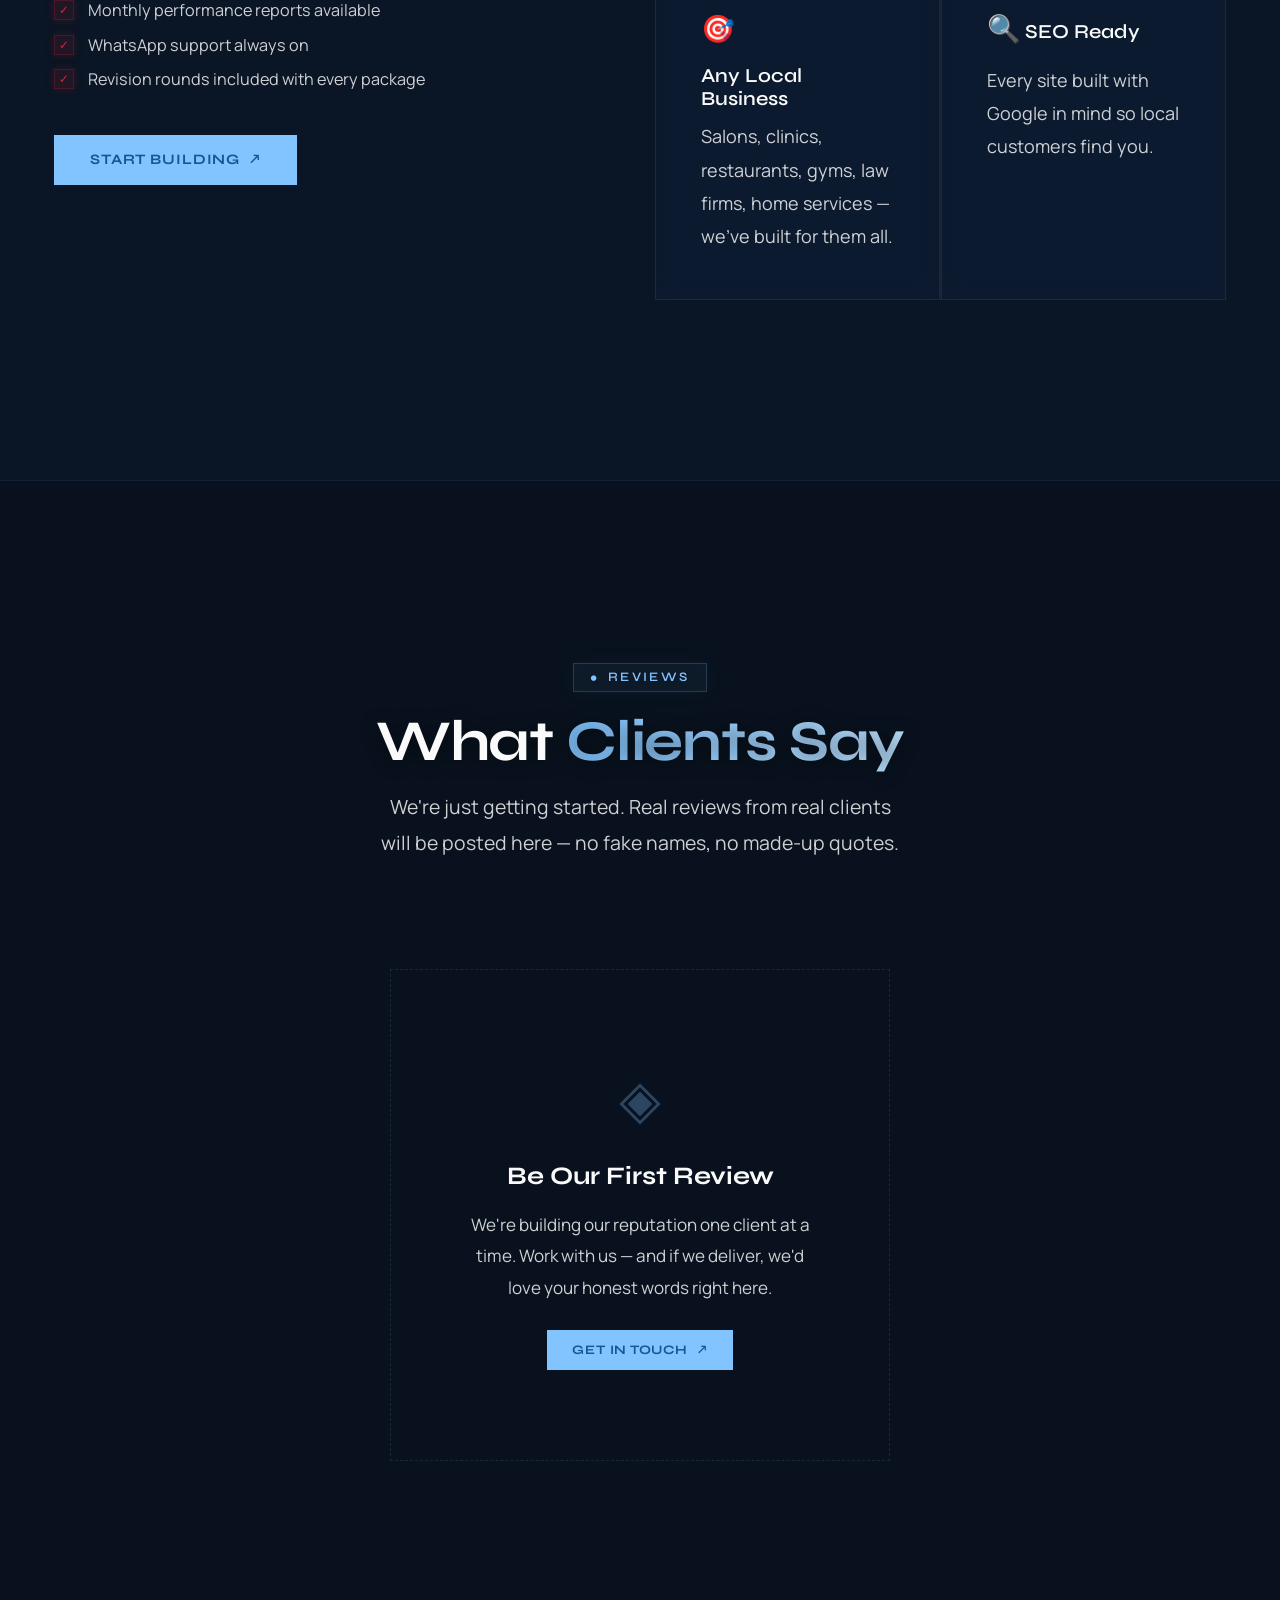
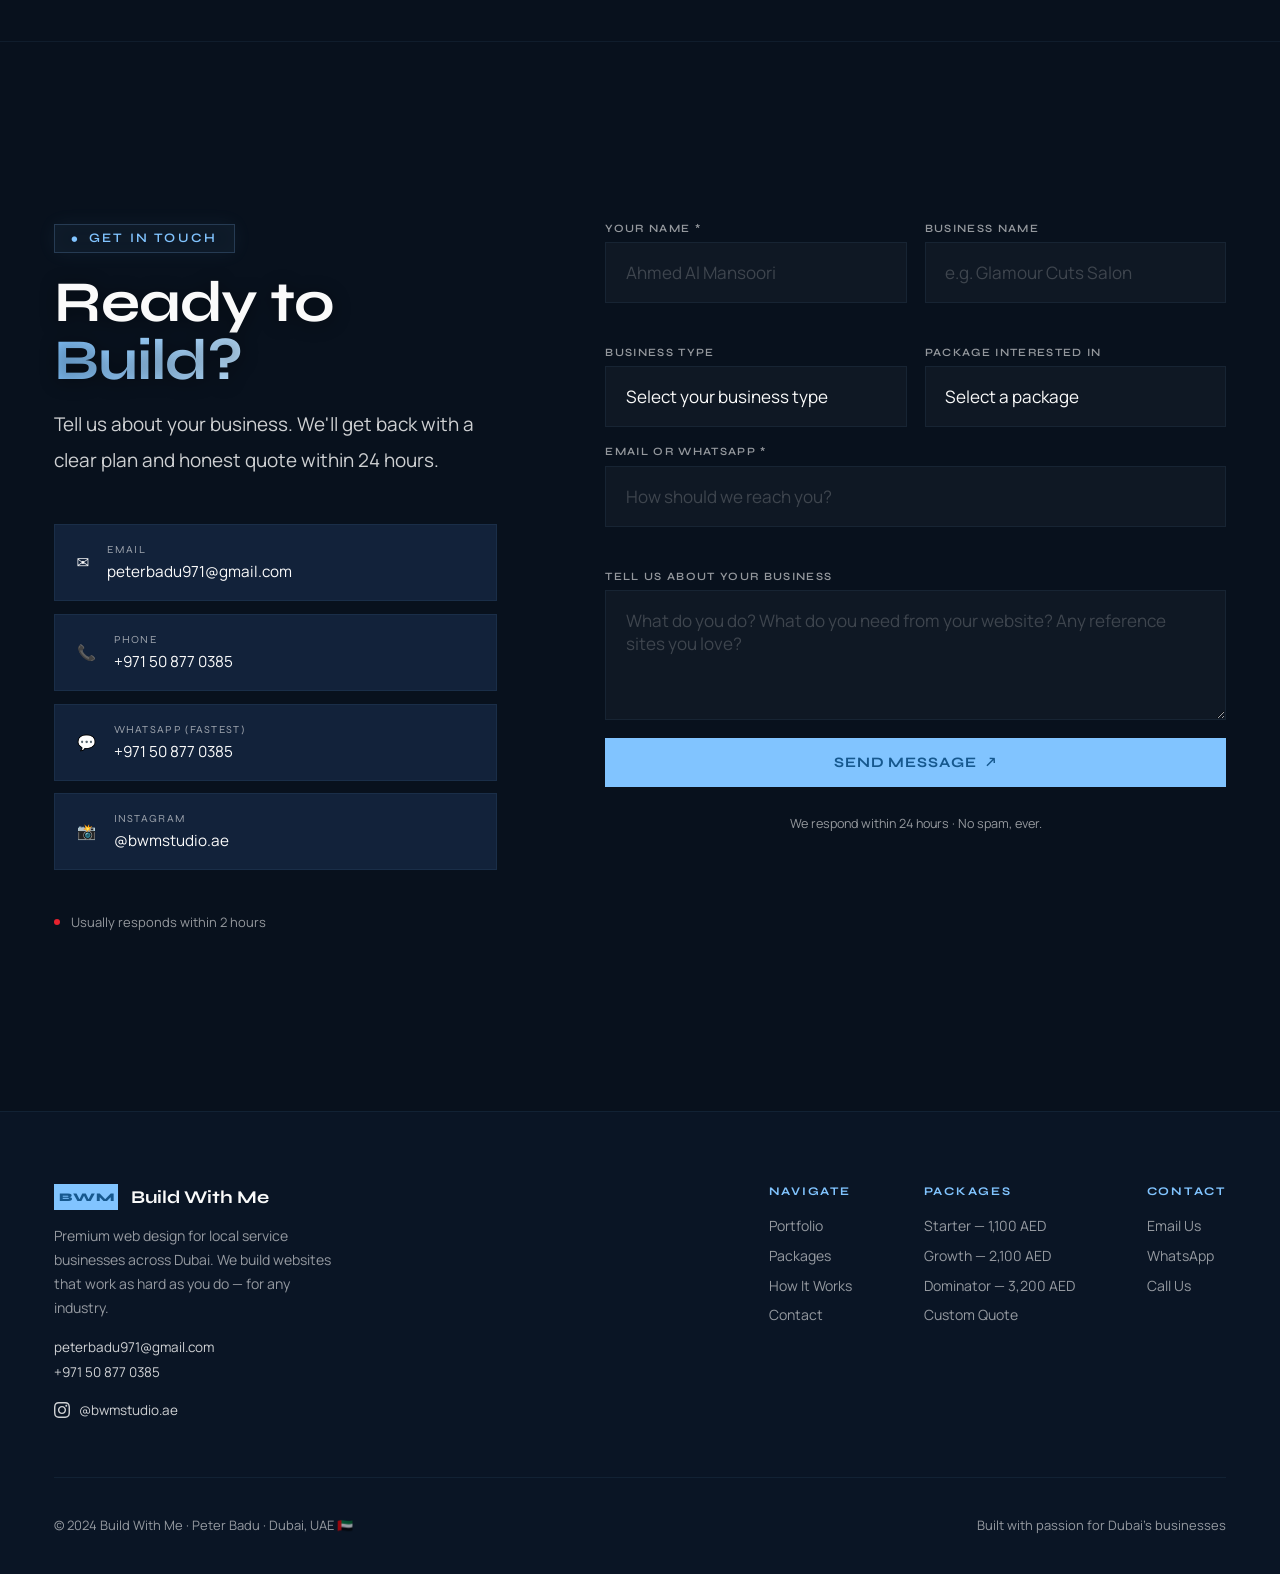
==== commit 32ccd7aa: "Redesign portfolio section as shuffling card stack Replace the static 6-up grid with a single-card-a" ====
--- a/index.html
+++ b/index.html
@@ -174,94 +174,93 @@
         <p>Each site is designed around one goal — more customers walking through your door.</p>
       </div>
     </div>
-    <div class="work-grid">
-      <div class="work-card wc-salon">
-        <video class="wc-bg" autoplay muted loop playsinline>
-          <source src="Videos/health%20and%20Wellness.mp4" type="video/mp4"/>
-        </video>
-        <div class="wc-tint"></div>
-        <div class="wc-overlay">
-          <div class="wc-chip">🏥 Health & Wellness</div>
-          <h3>Health & Wellness Websites</h3>
-          <p>Clinics, dentists, gyms, spas — be our first case study and get a launch discount.</p>
-          <div class="wc-slide-dots">
-            <span class="wc-dot active"></span><span class="wc-dot"></span><span class="wc-dot"></span><span class="wc-dot"></span>
-          </div>
-        </div>
-      </div>
-      <div class="work-card wc-spa">
-        <video class="wc-bg" autoplay muted loop playsinline>
-          <source src="Videos/salon.mp4" type="video/mp4"/>
-        </video>
-        <div class="wc-tint"></div>
-        <div class="wc-overlay">
-          <div class="wc-chip">✂ Beauty & Grooming</div>
-          <h3>Salons, Barbershops & More</h3>
-          <p>Turn your Instagram following into booked chairs with a site built to convert.</p>
-          <div class="wc-slide-dots">
-            <span class="wc-dot active"></span><span class="wc-dot"></span><span class="wc-dot"></span><span class="wc-dot"></span>
-          </div>
-        </div>
-      </div>
-      <div class="work-card wc-restaurant">
-        <video class="wc-bg" autoplay muted loop playsinline>
-          <source src="Videos/restaurants.mp4" type="video/mp4"/>
-        </video>
-        <div class="wc-tint"></div>
-        <div class="wc-overlay">
-          <div class="wc-chip">⚜ Food & Hospitality</div>
-          <h3>Restaurants & Cafés</h3>
-          <p>Digital menus, table reservations, food galleries. Fill seats and reduce no-shows.</p>
-          <div class="wc-slide-dots">
-            <span class="wc-dot active"></span><span class="wc-dot"></span><span class="wc-dot"></span><span class="wc-dot"></span>
-          </div>
-        </div>
-      </div>
-      <div class="work-card wc-clinic">
-        <video class="wc-bg" autoplay muted loop playsinline>
-          <source src="Videos/cleaning.mp4" type="video/mp4"/>
-        </video>
-        <div class="wc-tint"></div>
-        <div class="wc-overlay">
-          <div class="wc-chip">🔧 Home Services</div>
-          <h3>Plumbers, Cleaners & More</h3>
-          <p>Get found in "near me" searches and make it effortless for customers to call or book.</p>
-          <div class="wc-slide-dots">
-            <span class="wc-dot active"></span><span class="wc-dot"></span><span class="wc-dot"></span><span class="wc-dot"></span>
-          </div>
-        </div>
-      </div>
-      <div class="work-card wc-beauty">
-        <video class="wc-bg" autoplay muted loop playsinline>
-          <source src="Videos/barbershop-1.mp4" type="video/mp4"/>
-        </video>
-        <div class="wc-tint"></div>
-        <div class="wc-overlay">
-          <div class="wc-chip">💅 Beauty & Aesthetics</div>
-          <h3>Lash Bars, Skin Clinics & More</h3>
-          <p>Showcase treatments, build trust with before/afters and fill your bookings calendar.</p>
-          <div class="wc-slide-dots">
-            <span class="wc-dot active"></span><span class="wc-dot"></span><span class="wc-dot"></span><span class="wc-dot"></span>
-          </div>
-        </div>
-      </div>
-      <div class="work-card wc-yours">
-        <video class="wc-bg" autoplay muted loop playsinline>
-          <source src="Videos/wcyours.mp4" type="video/mp4"/>
-        </video>
-        <div class="wc-tint"></div>
-        <div class="wc-yours-scroll-wrap">
-          <div class="wc-yours-scroll">
-            <span>Gyms</span><em>·</em><span>Law Firms</span><em>·</em><span>Pet Groomers</span><em>·</em><span>Auto Shops</span><em>·</em><span>Tutors</span><em>·</em><span>Dance Studios</span><em>·</em><span>Photographers</span><em>·</em><span>Caterers</span><em>·</em><span>Accountants</span><em>·</em><span>Florists</span><em>·</em><span>Dentists</span><em>·</em><span>Real Estate</span><em>·</em><span>Gyms</span><em>·</em><span>Law Firms</span><em>·</em><span>Pet Groomers</span><em>·</em><span>Auto Shops</span><em>·</em><span>Tutors</span><em>·</em><span>Dance Studios</span><em>·</em><span>Photographers</span><em>·</em><span>Caterers</span><em>·</em><span>Accountants</span><em>·</em><span>Florists</span><em>·</em><span>Dentists</span><em>·</em><span>Real Estate</span><em>·</em>
-          </div>
-        </div>
-        <div class="wc-yours-inner">
-          <h3>& Many More</h3>
-          <p class="wc-yours-sub">Whatever your niche — if you serve customers in Dubai, we build it.</p>
-          <a href="#contact" class="btn-main btn-sm">Build Yours <span class="btn-arrow">↗</span></a>
-        </div>
-      </div>
-    </div>
+    <div class="work-stack-wrap">
+      <div class="work-stack">
+        <div class="work-card wc-salon">
+          <video class="wc-bg" autoplay muted loop playsinline>
+            <source src="Videos/health%20and%20Wellness.mp4" type="video/mp4"/>
+          </video>
+          <div class="wc-tint"></div>
+          <div class="wc-overlay">
+            <div class="wc-chip">🏥 Health & Wellness</div>
+            <h3>Health & Wellness Websites</h3>
+            <p>Clinics, dentists, gyms, spas — be our first case study and get a launch discount.</p>
+          </div>
+        </div>
+        <div class="work-card wc-spa">
+          <video class="wc-bg" autoplay muted loop playsinline>
+            <source src="Videos/salon.mp4" type="video/mp4"/>
+          </video>
+          <div class="wc-tint"></div>
+          <div class="wc-overlay">
+            <div class="wc-chip">✂ Beauty & Grooming</div>
+            <h3>Salons, Barbershops & More</h3>
+            <p>Turn your Instagram following into booked chairs with a site built to convert.</p>
+          </div>
+        </div>
+        <div class="work-card wc-restaurant">
+          <video class="wc-bg" autoplay muted loop playsinline>
+            <source src="Videos/restaurants.mp4" type="video/mp4"/>
+          </video>
+          <div class="wc-tint"></div>
+          <div class="wc-overlay">
+            <div class="wc-chip">⚜ Food & Hospitality</div>
+            <h3>Restaurants & Cafés</h3>
+            <p>Digital menus, table reservations, food galleries. Fill seats and reduce no-shows.</p>
+          </div>
+        </div>
+        <div class="work-card wc-clinic">
+          <video class="wc-bg" autoplay muted loop playsinline>
+            <source src="Videos/cleaning.mp4" type="video/mp4"/>
+          </video>
+          <div class="wc-tint"></div>
+          <div class="wc-overlay">
+            <div class="wc-chip">🔧 Home Services</div>
+            <h3>Plumbers, Cleaners & More</h3>
+            <p>Get found in "near me" searches and make it effortless for customers to call or book.</p>
+          </div>
+        </div>
+        <div class="work-card wc-beauty">
+          <video class="wc-bg" autoplay muted loop playsinline>
+            <source src="Videos/barbershop-1.mp4" type="video/mp4"/>
+          </video>
+          <div class="wc-tint"></div>
+          <div class="wc-overlay">
+            <div class="wc-chip">💅 Beauty & Aesthetics</div>
+            <h3>Lash Bars, Skin Clinics & More</h3>
+            <p>Showcase treatments, build trust with before/afters and fill your bookings calendar.</p>
+          </div>
+        </div>
+        <div class="work-card wc-yours">
+          <video class="wc-bg" autoplay muted loop playsinline>
+            <source src="Videos/wcyours.mp4" type="video/mp4"/>
+          </video>
+          <div class="wc-tint"></div>
+          <div class="wc-yours-scroll-wrap">
+            <div class="wc-yours-scroll">
+              <span>Gyms</span><em>·</em><span>Law Firms</span><em>·</em><span>Pet Groomers</span><em>·</em><span>Auto Shops</span><em>·</em><span>Tutors</span><em>·</em><span>Dance Studios</span><em>·</em><span>Photographers</span><em>·</em><span>Caterers</span><em>·</em><span>Accountants</span><em>·</em><span>Florists</span><em>·</em><span>Dentists</span><em>·</em><span>Real Estate</span><em>·</em><span>Gyms</span><em>·</em><span>Law Firms</span><em>·</em><span>Pet Groomers</span><em>·</em><span>Auto Shops</span><em>·</em><span>Tutors</span><em>·</em><span>Dance Studios</span><em>·</em><span>Photographers</span><em>·</em><span>Caterers</span><em>·</em><span>Accountants</span><em>·</em><span>Florists</span><em>·</em><span>Dentists</span><em>·</em><span>Real Estate</span><em>·</em>
+            </div>
+          </div>
+          <div class="wc-yours-inner">
+            <h3>& Many More</h3>
+            <p class="wc-yours-sub">Whatever your niche — if you serve customers in Dubai, we build it.</p>
+            <a href="#contact" class="btn-main btn-sm">Build Yours <span class="btn-arrow">↗</span></a>
+          </div>
+        </div>
+      </div><!-- /.work-stack -->
+      <div class="work-stack-nav">
+        <button class="wc-nav-btn wc-prev" aria-label="Previous">←</button>
+        <div class="work-stack-dots">
+          <span class="work-stack-dot"></span>
+          <span class="work-stack-dot"></span>
+          <span class="work-stack-dot"></span>
+          <span class="work-stack-dot"></span>
+          <span class="work-stack-dot"></span>
+          <span class="work-stack-dot"></span>
+        </div>
+        <button class="wc-nav-btn wc-next" aria-label="Next">→</button>
+      </div>
+    </div><!-- /.work-stack-wrap -->
   </section>
 
   <!-- ===== PACKAGES ===== -->
--- a/css/style.css
+++ b/css/style.css
@@ -33,7 +33,7 @@
 }
 
 *, *::before, *::after { box-sizing: border-box; margin: 0; padding: 0; }
-html { scroll-behavior: smooth; }
+html { scroll-behavior: smooth; font-size: 18px; }
 body {
   font-family: var(--font-b);
   background: var(--bg);
@@ -822,3 +822,655 @@
 @media(max-width:768px) {
   .niche-pkg-grid { grid-template-columns: 1fr; }
 }
+
+/* ============================================================
+   FUTURISTIC MOTION SYSTEM
+   ============================================================ */
+
+/* ── Scroll progress bar ── */
+#bwm-progress {
+  position: fixed; top: 0; left: 0; z-index: 99999;
+  height: 2px; pointer-events: none; width: 0%;
+  background: linear-gradient(90deg, #81c4ff 0%, #a78bfa 35%, #f472b6 65%, #81c4ff 100%);
+  background-size: 300% 100%;
+  animation: pgress-shift 4s linear infinite;
+  box-shadow: 0 0 12px rgba(129,196,255,0.9), 0 0 40px rgba(129,196,255,0.3);
+  transition: width 0.08s linear;
+}
+@keyframes pgress-shift {
+  0% { background-position: 0 0; }
+  100% { background-position: 300% 0; }
+}
+
+/* ── System cursor (no custom cursor) ── */
+body, * { cursor: auto; }
+a, button, select, input, textarea, label, [onclick] { cursor: pointer; }
+
+/* ── Animated gradient accent text ── */
+.h1-accent {
+  background: linear-gradient(90deg, #81c4ff 0%, #d4edff 40%, #a5cfff 70%, #81c4ff 100%);
+  background-size: 250% auto;
+  -webkit-background-clip: text; -webkit-text-fill-color: transparent;
+  background-clip: text;
+  animation: accent-move 5s linear infinite;
+}
+.accent {
+  background: linear-gradient(90deg, #81c4ff 0%, #c9e8ff 50%, #81c4ff 100%);
+  background-size: 250% auto;
+  -webkit-background-clip: text; -webkit-text-fill-color: transparent;
+  background-clip: text;
+  animation: accent-move 5s linear infinite;
+}
+@keyframes accent-move { to { background-position: 250% center; } }
+
+/* ── H1 line-by-line reveal ── */
+@keyframes h1-line-up {
+  from { transform: translateY(108%); opacity: 0; }
+  to   { transform: translateY(0);    opacity: 1; }
+}
+
+/* ── Star particles in hero ── */
+.bwm-star {
+  position: absolute; border-radius: 50%; background: var(--amber);
+  pointer-events: none; will-change: opacity, transform;
+  animation: star-twinkle var(--sdur, 5s) var(--sdelay, 0s) ease-in-out infinite both;
+}
+@keyframes star-twinkle {
+  0%, 100% { opacity: var(--sop, 0.08); transform: scale(1); }
+  50%       { opacity: calc(var(--sop, 0.08) * 2.2); transform: scale(1.8); }
+}
+
+/* ── Button glow on hover ── */
+.btn-main {
+  transition: background 0.2s, gap 0.2s, transform 0.3s var(--r), box-shadow 0.3s;
+}
+.btn-main:hover {
+  transform: translateY(-2px);
+  box-shadow: 0 0 30px rgba(129,196,255,0.35), 0 0 80px rgba(129,196,255,0.08);
+}
+.btn-main.btn-full:hover { transform: none; }
+
+/* ── Featured pkg card glow ── */
+.pkg-featured {
+  z-index: 2;
+  box-shadow: 0 0 60px rgba(129,196,255,0.12), 0 0 120px rgba(129,196,255,0.04);
+}
+.pkg-cta-featured { box-shadow: 0 4px 24px rgba(129,196,255,0.28); }
+.pkg-cta-featured:hover { box-shadow: 0 8px 40px rgba(129,196,255,0.45) !important; }
+
+/* ── Card hover enhancements ── */
+.pkg-card { transition: background 0.2s, transform 0.38s var(--r), box-shadow 0.38s; }
+.why-card { transition: background 0.2s, transform 0.3s var(--r), box-shadow 0.3s; }
+.why-card:hover { transform: translateY(-5px); box-shadow: 0 12px 32px rgba(129,196,255,0.08); }
+.why-card.why-card-gold:hover { box-shadow: 0 12px 32px rgba(129,196,255,0.13); }
+.process-card { transition: transform 0.3s var(--r); cursor: default; }
+.process-card:hover { transform: translateY(-5px); }
+
+/* ── Process number glow ── */
+.process-num { transition: color 0.4s, text-shadow 0.4s; }
+.process-card:hover .process-num { color: rgba(129,196,255,0.32); text-shadow: 0 0 40px rgba(129,196,255,0.45); }
+
+/* ── Hero card glow ── */
+.hcard-1 { box-shadow: 0 8px 40px rgba(0,0,0,0.5); }
+.hero-cards-stack:hover .hcard-1 { box-shadow: 0 16px 50px rgba(0,0,0,0.6), 0 0 40px rgba(129,196,255,0.14); }
+
+/* ── Section chip shimmer ── */
+.section-chip { position: relative; overflow: hidden; }
+.section-chip::after {
+  content: ''; position: absolute; top: 0; bottom: 0; left: -60%; width: 55%;
+  background: linear-gradient(90deg, transparent, rgba(129,196,255,0.28), transparent);
+  animation: chip-shine 5s ease-in-out infinite;
+  pointer-events: none;
+}
+@keyframes chip-shine {
+  0%      { left: -60%; }
+  50%, 100% { left: 130%; }
+}
+
+/* ── Dot-grid overlay on packages section ── */
+.packages { position: relative; }
+.packages::after {
+  content: ''; position: absolute; inset: 0;
+  background-image: radial-gradient(rgba(129,196,255,0.05) 1px, transparent 1px);
+  background-size: 36px 36px; pointer-events: none; z-index: 0;
+}
+.packages > .container { position: relative; z-index: 1; }
+
+/* ── Float button pulse ── */
+@keyframes wa-glow {
+  0%, 100% { box-shadow: 0 4px 20px rgba(37,211,102,0.3); }
+  50% { box-shadow: 0 4px 35px rgba(37,211,102,0.55), 0 0 60px rgba(37,211,102,0.08); }
+}
+@keyframes ig-glow {
+  0%, 100% { box-shadow: 0 4px 20px rgba(193,53,132,0.35); }
+  50% { box-shadow: 0 4px 35px rgba(193,53,132,0.6), 0 0 60px rgba(193,53,132,0.1); }
+}
+.wa-float { animation: wa-glow 3s ease-in-out infinite; }
+.wa-float:hover { animation: none; box-shadow: 0 8px 30px rgba(37,211,102,0.5); }
+.ig-float { animation: ig-glow 3s ease-in-out infinite 1.5s; }
+.ig-float:hover { animation: none; box-shadow: 0 8px 30px rgba(193,53,132,0.6); }
+
+/* ── Nav link reveal underline ── */
+.nav-links a:not(.nav-pill):not(.lang-switch) { position: relative; }
+.nav-links a:not(.nav-pill):not(.lang-switch)::after {
+  content: ''; position: absolute; bottom: -4px; left: 0; right: 0;
+  height: 1px; background: var(--amber);
+  transform: scaleX(0); transform-origin: left;
+  transition: transform 0.3s var(--r);
+}
+.nav-links a:not(.nav-pill):not(.lang-switch):hover::after { transform: scaleX(1); }
+
+/* ── Logo mark glow ── */
+.logo-mark { transition: box-shadow 0.3s; }
+.logo:hover .logo-mark { box-shadow: 0 0 24px rgba(129,196,255,0.55); }
+
+/* ── Ticker glow ── */
+.ticker { box-shadow: 0 0 50px rgba(129,196,255,0.18); }
+
+/* ── Contact method slide ── */
+.cmethod { transition: all 0.25s var(--r); }
+.cmethod:hover { transform: translateX(5px); box-shadow: 0 4px 20px rgba(129,196,255,0.07); }
+
+/* ── Promise item slide ── */
+.promise-item { transition: transform 0.22s; }
+.promise-item:hover { transform: translateX(5px); }
+
+/* ── Hero tag animated border ── */
+@keyframes tag-border-pulse {
+  0%, 100% { border-color: rgba(129,196,255,0.13); }
+  50% { border-color: rgba(129,196,255,0.35); }
+}
+.hero-tag { animation: tag-border-pulse 3s ease-in-out infinite; }
+
+/* ── Metric glow after count ── */
+.metric-val.counted { text-shadow: 0 0 30px rgba(129,196,255,0.22); }
+
+/* ── wc-yours hover glow ── */
+.wc-yours { transition: border-color 0.4s, box-shadow 0.4s; }
+.wc-yours:hover {
+  border-color: rgba(129,196,255,0.5) !important;
+  box-shadow: inset 0 0 80px rgba(129,196,255,0.04), 0 0 40px rgba(129,196,255,0.07) !important;
+}
+
+/* ── Scan-line texture on hero ── */
+.hero::after {
+  content: ''; position: absolute; inset: 0; pointer-events: none; z-index: 0;
+  background: repeating-linear-gradient(
+    0deg,
+    transparent,
+    transparent 2px,
+    rgba(129,196,255,0.012) 2px,
+    rgba(129,196,255,0.012) 4px
+  );
+}
+
+/* ── Section entrance reveal — depth zoom ── */
+.bwm-reveal {
+  opacity: 0;
+  transform: scale(0.93) translateY(22px);
+  filter: blur(5px);
+  transition: opacity 0.85s var(--r), transform 0.85s var(--r), filter 0.85s;
+}
+.bwm-reveal.in-view { opacity: 1; transform: scale(1) translateY(0); filter: blur(0); }
+
+/* ============================================================
+   VR / SPATIAL UI SYSTEM
+   ============================================================ */
+
+/* ── Perspective grid (injected into hero via JS) ── */
+.vr-grid-wrap {
+  position: absolute; inset: 0; z-index: 0;
+  pointer-events: none; overflow: hidden;
+}
+.vr-grid {
+  position: absolute; bottom: -10%; left: -30%; right: -30%; height: 70%;
+  background-image:
+    linear-gradient(rgba(129,196,255,0.09) 1px, transparent 1px),
+    linear-gradient(90deg, rgba(129,196,255,0.09) 1px, transparent 1px);
+  background-size: 90px 90px;
+  transform: perspective(450px) rotateX(70deg);
+  transform-origin: bottom center;
+  animation: vr-grid-move 5s linear infinite;
+  mask-image: linear-gradient(to top, black 0%, rgba(0,0,0,0.4) 40%, transparent 80%);
+  -webkit-mask-image: linear-gradient(to top, black 0%, rgba(0,0,0,0.4) 40%, transparent 80%);
+}
+.vr-grid::after {
+  content: '';
+  position: absolute; inset: 0;
+  background: radial-gradient(ellipse 80% 50% at 50% 100%, rgba(129,196,255,0.08) 0%, transparent 70%);
+}
+@keyframes vr-grid-move {
+  0%   { background-position: 0 0; }
+  100% { background-position: 0 90px; }
+}
+
+/* ── VR scan sweep on hero ── */
+.hero::before {
+  content: ''; position: absolute; left: 0; right: 0; top: 0; height: 2px;
+  background: linear-gradient(90deg, transparent 0%, rgba(129,196,255,0) 10%, rgba(129,196,255,0.7) 50%, rgba(167,139,250,0.5) 70%, transparent 100%);
+  animation: vr-scan 8s ease-in-out infinite 3s;
+  pointer-events: none; z-index: 3;
+  box-shadow: 0 0 24px rgba(129,196,255,0.5), 0 0 60px rgba(129,196,255,0.15);
+}
+@keyframes vr-scan {
+  0%       { top: 0%;   opacity: 0; }
+  5%       { opacity: 1; }
+  95%      { opacity: 1; }
+  100%     { top: 100%; opacity: 0; }
+}
+
+/* ── Hero-right floating in depth ── */
+@keyframes vr-float {
+  0%, 100% { transform: translateY(0px)   rotate3d(0.2, 0, 1,  0deg); }
+  33%      { transform: translateY(-14px) rotate3d(0.2, 0, 1,  1.2deg); }
+  66%      { transform: translateY(-7px)  rotate3d(0.2, 0, 1, -0.8deg); }
+}
+.hero-right { animation: vr-float 9s ease-in-out infinite; }
+
+/* ── Holographic featured package card ── */
+@keyframes holo-glow {
+  0%, 100% {
+    box-shadow: 0 0 0 1px rgba(129,196,255,0.9), 0 0 30px rgba(129,196,255,0.35), 0 0 90px rgba(129,196,255,0.08);
+    border-top-color: #81c4ff;
+  }
+  33% {
+    box-shadow: 0 0 0 1px rgba(167,139,250,0.9), 0 0 30px rgba(167,139,250,0.35), 0 0 90px rgba(167,139,250,0.08);
+    border-top-color: #a78bfa;
+  }
+  66% {
+    box-shadow: 0 0 0 1px rgba(244,114,182,0.9), 0 0 30px rgba(244,114,182,0.35), 0 0 90px rgba(244,114,182,0.08);
+    border-top-color: #f472b6;
+  }
+}
+.pkg-featured { animation: holo-glow 4s ease-in-out infinite; }
+.pkg-popular {
+  background: linear-gradient(90deg, var(--amber), #a78bfa, #f472b6, var(--amber));
+  background-size: 200% auto;
+  animation: accent-move 3s linear infinite;
+  color: white;
+}
+
+/* ── Glassmorphism on package cards ── */
+.pkg-card {
+  background: rgba(12, 22, 42, 0.75) !important;
+  backdrop-filter: blur(14px) saturate(1.4);
+  -webkit-backdrop-filter: blur(14px) saturate(1.4);
+  border: 1px solid rgba(129,196,255,0.1) !important;
+}
+.pkg-card:hover {
+  background: rgba(18, 32, 56, 0.85) !important;
+  border-color: rgba(129,196,255,0.28) !important;
+}
+.pkg-card.pkg-featured {
+  background: rgba(6, 12, 28, 0.88) !important;
+  border-color: rgba(129,196,255,0.15) !important;
+}
+
+/* ── Glassmorphism on why-cards ── */
+.why-card {
+  background: rgba(12, 22, 42, 0.65) !important;
+  backdrop-filter: blur(10px) saturate(1.3);
+  -webkit-backdrop-filter: blur(10px) saturate(1.3);
+  border: 1px solid rgba(129,196,255,0.1) !important;
+}
+.why-card:hover {
+  background: rgba(18, 32, 56, 0.8) !important;
+  border-color: rgba(129,196,255,0.3) !important;
+}
+.why-card.why-card-gold {
+  background: rgba(14, 26, 50, 0.75) !important;
+  border-top: 1px solid rgba(129,196,255,0.25) !important;
+}
+
+/* ── Neon animated top border on sections ── */
+.packages::before {
+  content: '';
+  position: absolute; top: 0; left: 0; right: 0; height: 1px;
+  background: linear-gradient(90deg, transparent 0%, #81c4ff 20%, #a78bfa 50%, #f472b6 80%, transparent 100%);
+  background-size: 300% 100%;
+  animation: neon-sweep 5s linear infinite;
+  z-index: 2; opacity: 0.9;
+}
+.why { position: relative; }
+.why::before {
+  content: '';
+  position: absolute; top: 0; left: 0; right: 0; height: 1px;
+  background: linear-gradient(90deg, transparent 0%, #a78bfa 20%, #81c4ff 50%, #a78bfa 80%, transparent 100%);
+  background-size: 300% 100%;
+  animation: neon-sweep 5s linear infinite reverse;
+  z-index: 2; opacity: 0.7;
+}
+@keyframes neon-sweep {
+  0%   { background-position: 0 0; }
+  100% { background-position: 300% 0; }
+}
+
+/* ── VR process number style ── */
+.process-num {
+  color: transparent;
+  background: linear-gradient(135deg, rgba(129,196,255,0.22) 0%, rgba(167,139,250,0.15) 100%);
+  -webkit-background-clip: text;
+  background-clip: text;
+  transition: filter 0.4s, background 0.4s;
+}
+.process-card:hover .process-num {
+  background: linear-gradient(135deg, #81c4ff 0%, #a78bfa 100%);
+  -webkit-background-clip: text;
+  background-clip: text;
+  filter: drop-shadow(0 0 14px rgba(129,196,255,0.7));
+}
+
+/* ── Hero card VR glow border ── */
+.hcard-1 {
+  border-top-color: var(--amber);
+  box-shadow: 0 8px 40px rgba(0,0,0,0.5), 0 0 0 1px rgba(129,196,255,0.1);
+}
+.hero-cards-stack:hover .hcard-1 {
+  box-shadow: 0 20px 60px rgba(0,0,0,0.6), 0 0 40px rgba(129,196,255,0.18), 0 0 0 1px rgba(129,196,255,0.3);
+}
+.hcard {
+  border: 1px solid rgba(129,196,255,0.12);
+  backdrop-filter: blur(4px);
+  -webkit-backdrop-filter: blur(4px);
+}
+
+/* ── hcard-bar animate in VR style ── */
+@keyframes bar-pulse {
+  0%, 100% { opacity: 0.6; box-shadow: none; }
+  50%       { opacity: 1;   box-shadow: 0 0 10px rgba(129,196,255,0.5); }
+}
+.hcard-bar { animation: bar-pulse 3s ease-in-out infinite; }
+
+/* ── VR neon glow on pkg-list checkmarks ── */
+.pkg-list i {
+  text-shadow: 0 0 8px rgba(231,34,46,0.6);
+}
+
+/* ── Ticker enhanced VR ── */
+.ticker {
+  background: linear-gradient(90deg, #0e1e38, #152540, #0e1e38);
+  border-top: 1px solid rgba(129,196,255,0.15);
+  border-bottom: 1px solid rgba(129,196,255,0.15);
+  box-shadow: 0 0 60px rgba(129,196,255,0.2);
+}
+.ticker-track { color: rgba(129,196,255,0.9); }
+.ticker-track em { color: #a78bfa; opacity: 0.8; }
+
+/* ── Contact form VR inputs ── */
+.fg input:focus, .fg select:focus, .fg textarea:focus {
+  border-color: rgba(129,196,255,0.5) !important;
+  background: rgba(129,196,255,0.04) !important;
+  box-shadow: 0 0 20px rgba(129,196,255,0.08), inset 0 0 20px rgba(129,196,255,0.02);
+}
+
+/* ── cmethod VR glow ── */
+.cmethod:hover {
+  border-color: rgba(129,196,255,0.4) !important;
+  box-shadow: 0 0 20px rgba(129,196,255,0.07), inset 0 0 30px rgba(129,196,255,0.02);
+}
+
+/* ── Section chip VR color ── */
+.section-chip {
+  background: rgba(129,196,255,0.05);
+  border: 1px solid rgba(129,196,255,0.2);
+  box-shadow: 0 0 20px rgba(129,196,255,0.06), inset 0 0 20px rgba(129,196,255,0.02);
+}
+
+/* ── Promise check VR ── */
+.promise-check {
+  box-shadow: 0 0 10px rgba(231,34,46,0.2);
+}
+
+/* ── Background: moving aurora behind entire page ── */
+body::before {
+  content: '';
+  position: fixed; inset: 0; z-index: -1; pointer-events: none;
+  background:
+    radial-gradient(ellipse 80% 40% at 20% 10%,  rgba(129,196,255,0.05) 0%, transparent 60%),
+    radial-gradient(ellipse 60% 30% at 80% 80%,  rgba(167,139,250,0.04) 0%, transparent 60%),
+    radial-gradient(ellipse 50% 40% at 60% 50%,  rgba(244,114,182,0.03) 0%, transparent 60%);
+  animation: aurora-drift 20s ease-in-out infinite alternate;
+}
+@keyframes aurora-drift {
+  0%   { transform: translate(0, 0)  scale(1); }
+  33%  { transform: translate(3%, 2%) scale(1.03); }
+  66%  { transform: translate(-2%, 4%) scale(0.98); }
+  100% { transform: translate(4%, -2%) scale(1.02); }
+}
+
+/* ── Mobile VR adjustments ── */
+@media (max-width: 768px) {
+  .vr-grid { transform: perspective(300px) rotateX(65deg); }
+  .hero-right { animation: none; }
+  .pkg-card, .why-card { backdrop-filter: none; -webkit-backdrop-filter: none; background: rgba(12, 22, 42, 0.9) !important; }
+  .hero-left { background: rgba(8,17,29,0.88); }
+  .process-arrow { display: none; }
+}
+
+/* ══════════════════════════════════════════════
+   READABILITY  +  ANIMATION  ENHANCEMENT  v3
+══════════════════════════════════════════════ */
+
+/* ── Higher text contrast across the board ── */
+:root {
+  --t2: rgba(250,250,250,0.82);
+  --t3: rgba(250,250,250,0.58);
+}
+
+/* ── Hero-left: dark vignette so headline/body text pops over the VR grid ── */
+.hero-left {
+  background: radial-gradient(ellipse 130% 100% at 0% 50%, rgba(8,17,29,0.97) 28%, rgba(8,17,29,0.72) 58%, transparent 85%);
+}
+
+/* ── Depth shadows on headings ── */
+h1 { text-shadow: 0 2px 30px rgba(0,0,0,0.55); }
+h2 { text-shadow: 0 2px 18px rgba(0,0,0,0.45); }
+
+/* ── Typewriter cursor (injected by JS) ── */
+.tw-cursor {
+  display: inline-block; width: 2px; height: 0.85em;
+  background: var(--amber); margin-left: 2px; vertical-align: text-bottom;
+  animation: tw-blink 0.75s step-end infinite;
+}
+@keyframes tw-blink { 50% { opacity: 0; } }
+
+/* ── Section chip: pulsing glow ── */
+@keyframes chip-glow-pulse {
+  0%, 100% { box-shadow: 0 0 20px rgba(129,196,255,0.06), inset 0 0 20px rgba(129,196,255,0.02); }
+  50%       { box-shadow: 0 0 36px rgba(129,196,255,0.22), inset 0 0 24px rgba(129,196,255,0.08); }
+}
+.section-chip { animation: chip-glow-pulse 3s ease-in-out infinite; }
+
+/* ── Why-card icon bounce on hover ── */
+.why-card-icon {
+  display: inline-block;
+  transition: transform 0.45s cubic-bezier(0.22,1,0.36,1), filter 0.3s;
+}
+.why-card:hover .why-card-icon {
+  transform: scale(1.35) rotate(10deg) translateY(-4px);
+  filter: drop-shadow(0 0 8px rgba(129,196,255,0.55));
+}
+
+/* ── Why-card heading: animated underline draw on hover ── */
+.why-card h4 { position: relative; display: inline-block; }
+.why-card h4::after {
+  content: ''; position: absolute; bottom: -3px; left: 0; width: 0; height: 1.5px;
+  background: linear-gradient(90deg, var(--amber), #a78bfa);
+  transition: width 0.45s cubic-bezier(0.22,1,0.36,1);
+}
+.why-card:hover h4::after { width: 100%; }
+
+/* ── Process arrows: directional pulse ── */
+@keyframes arrow-pulse {
+  0%, 100% { opacity: 0.28; transform: translateX(0); }
+  50%       { opacity: 1;    transform: translateX(7px); }
+}
+.process-arrow { animation: arrow-pulse 2.2s ease-in-out infinite; }
+
+/* ── Process time badge: glow pulse ── */
+@keyframes time-badge-pulse {
+  0%, 100% { box-shadow: none; }
+  50%       { box-shadow: 0 0 18px rgba(129,196,255,0.32); }
+}
+.process-time { animation: time-badge-pulse 4s ease-in-out infinite; }
+
+/* ── pkg-num: glow after counter animation ── */
+.pkg-num.counted { filter: drop-shadow(0 0 10px rgba(129,196,255,0.55)); }
+
+/* ── Button ripple (span injected by JS on click) ── */
+.btn-main { overflow: hidden; }
+.btn-ripple {
+  position: absolute; border-radius: 50%;
+  background: rgba(255,255,255,0.26);
+  transform: scale(0); animation: btn-ripple-anim 0.65s ease-out forwards;
+  pointer-events: none;
+}
+@keyframes btn-ripple-anim { to { transform: scale(5); opacity: 0; } }
+
+/* ── Float buttons: slide-up entrance then steady glow ── */
+@keyframes float-btn-enter {
+  from { transform: translateY(55px); opacity: 0; }
+  to   { transform: translateY(0);    opacity: 1; }
+}
+.wa-float { animation: float-btn-enter 0.65s cubic-bezier(0.22,1,0.36,1) 1s both, wa-glow 3s ease-in-out 1.7s infinite; }
+.ig-float { animation: float-btn-enter 0.65s cubic-bezier(0.22,1,0.36,1) 1.3s both, ig-glow 3s ease-in-out 2s infinite; }
+
+/* ── h1-accent: glow pulse (drop-shadow works on gradient text) ── */
+@keyframes accent-glow-pulse {
+  0%, 100% { filter: drop-shadow(0 0 8px  rgba(129,196,255,0.18)); }
+  50%       { filter: drop-shadow(0 0 22px rgba(129,196,255,0.52)); }
+}
+.h1-accent { animation: accent-move 5s linear infinite, accent-glow-pulse 3.5s ease-in-out infinite; }
+
+/* ── hero-right: JS handles float + parallax combined ── */
+.hero-right { animation: none !important; }
+
+/* ══════════════════════════════
+   PORTFOLIO CARD STACK
+══════════════════════════════ */
+.work-stack-wrap { padding: 3rem 0 5rem; }
+
+.work-stack {
+  position: relative;
+  width: min(960px, 90vw);
+  height: 540px;
+  margin: 0 auto;
+}
+
+/* All cards: hidden by default at the back of the stack */
+.work-stack .work-card {
+  position: absolute; inset: 0;
+  opacity: 0; z-index: 1;
+  transform: scale(0.82) translateY(-55px);
+  pointer-events: none;
+  transition: transform 0.65s cubic-bezier(0.22,1,0.36,1), opacity 0.55s ease;
+  min-height: unset;
+  will-change: transform, opacity;
+}
+
+/* Front card */
+.work-stack .work-card.wc-active {
+  opacity: 1; z-index: 5;
+  transform: scale(1) translateY(0);
+  pointer-events: auto;
+}
+/* First card peeking behind */
+.work-stack .work-card.wc-behind-1 {
+  opacity: 0.6; z-index: 4;
+  transform: scale(0.94) translateY(-24px);
+}
+/* Second card peeking */
+.work-stack .work-card.wc-behind-2 {
+  opacity: 0.3; z-index: 3;
+  transform: scale(0.88) translateY(-44px);
+}
+/* Exit to the left */
+.work-stack .work-card.wc-exit-left {
+  opacity: 0; z-index: 6;
+  transform: translateX(-115%) scale(0.9) rotate(-4deg);
+  transition: transform 0.52s cubic-bezier(0.4,0,0.6,1), opacity 0.38s ease;
+}
+/* Exit to the right (prev) */
+.work-stack .work-card.wc-exit-right {
+  opacity: 0; z-index: 6;
+  transform: translateX(115%) scale(0.9) rotate(4deg);
+  transition: transform 0.52s cubic-bezier(0.4,0,0.6,1), opacity 0.38s ease;
+}
+
+/* Always reveal overlay on the front card */
+.work-stack .work-card.wc-active .wc-overlay { transform: translateY(0); }
+
+/* Remove nth-child grid span — all cards same size in stack */
+.work-stack .work-card:nth-child(1) { grid-column: unset; min-height: unset; }
+
+/* ── Stack navigation ── */
+.work-stack-nav {
+  display: flex; align-items: center; justify-content: center;
+  gap: 1.8rem; margin-top: 2.8rem;
+}
+.wc-nav-btn {
+  width: 48px; height: 48px; border-radius: 50%;
+  border: 1px solid rgba(129,196,255,0.25);
+  background: rgba(129,196,255,0.06);
+  color: var(--amber); font-family: var(--font-h); font-size: 1.1rem;
+  cursor: pointer; display: flex; align-items: center; justify-content: center;
+  transition: background 0.2s, transform 0.2s, box-shadow 0.2s;
+}
+.wc-nav-btn:hover {
+  background: rgba(129,196,255,0.14);
+  box-shadow: 0 0 20px rgba(129,196,255,0.22);
+  transform: scale(1.12);
+}
+.work-stack-dots { display: flex; gap: 6px; align-items: center; }
+.work-stack-dot {
+  width: 7px; height: 7px; border-radius: 50%;
+  background: rgba(255,255,255,0.18); cursor: pointer;
+  transition: background 0.3s, width 0.3s, border-radius 0.3s;
+}
+.work-stack-dot.active { width: 24px; border-radius: 4px; background: var(--amber); }
+
+/* Mobile */
+@media (max-width: 768px) {
+  .work-stack { height: 440px; width: 92vw; }
+  .work-stack-wrap { padding: 2rem 0 3.5rem; }
+  .work-stack .work-card.wc-behind-1 { transform: scale(0.93) translateY(-18px); }
+  .work-stack .work-card.wc-behind-2 { transform: scale(0.86) translateY(-33px); }
+}
+
+/* ══════════════════════════════════
+   LARGER TEXT  (html base = 18 px)
+══════════════════════════════════ */
+
+/* h1 would hit 108 px at 6 rem × 18 px — pull max back a little */
+h1 { font-size: clamp(2.8rem, 6.5vw, 4.8rem); }
+
+/* Paragraph-level / card-body text: lock to a comfortable 18-19 px */
+.hero-p          { font-size: 1.08rem; line-height: 1.95; }
+.section-head p  { font-size: 1.08rem; }
+.why-left p      { font-size: 1.05rem; }
+.why-card p      { font-size: 1rem;    line-height: 1.85; }
+.process-card p  { font-size: 1rem;    line-height: 1.9; }
+.niche-info p    { font-size: 1.05rem; }
+.pkg-sub         { font-size: 1rem; }
+.pkg-list li     { font-size: 1rem;    line-height: 1.65; }
+.contact-left > p{ font-size: 1.05rem; }
+.testi-card p    { font-size: 1.02rem; }
+.promise-item    { font-size: 0.9rem; }
+
+/* Card & section sub-headings */
+h3               { font-size: 1.5rem; }
+h4               { font-size: 1.15rem; }
+.process-card h3 { font-size: 1.35rem; }
+.niche-info h3   { font-size: 1.2rem; }
+.why-card h4     { font-size: 1.1rem; }
+.wc-overlay h3   { font-size: 1.35rem; }
+.wc-overlay p    { font-size: 0.92rem; }
+
+/* Nav & chip labels: slight bump from 0.72 rem */
+.nav-links a     { font-size: 0.78rem; }
+.section-chip    { font-size: 0.72rem; }
+
+/* Mobile: keep base comfortable on small screens */
+@media (max-width: 600px) {
+  html { font-size: 16px; }
+}
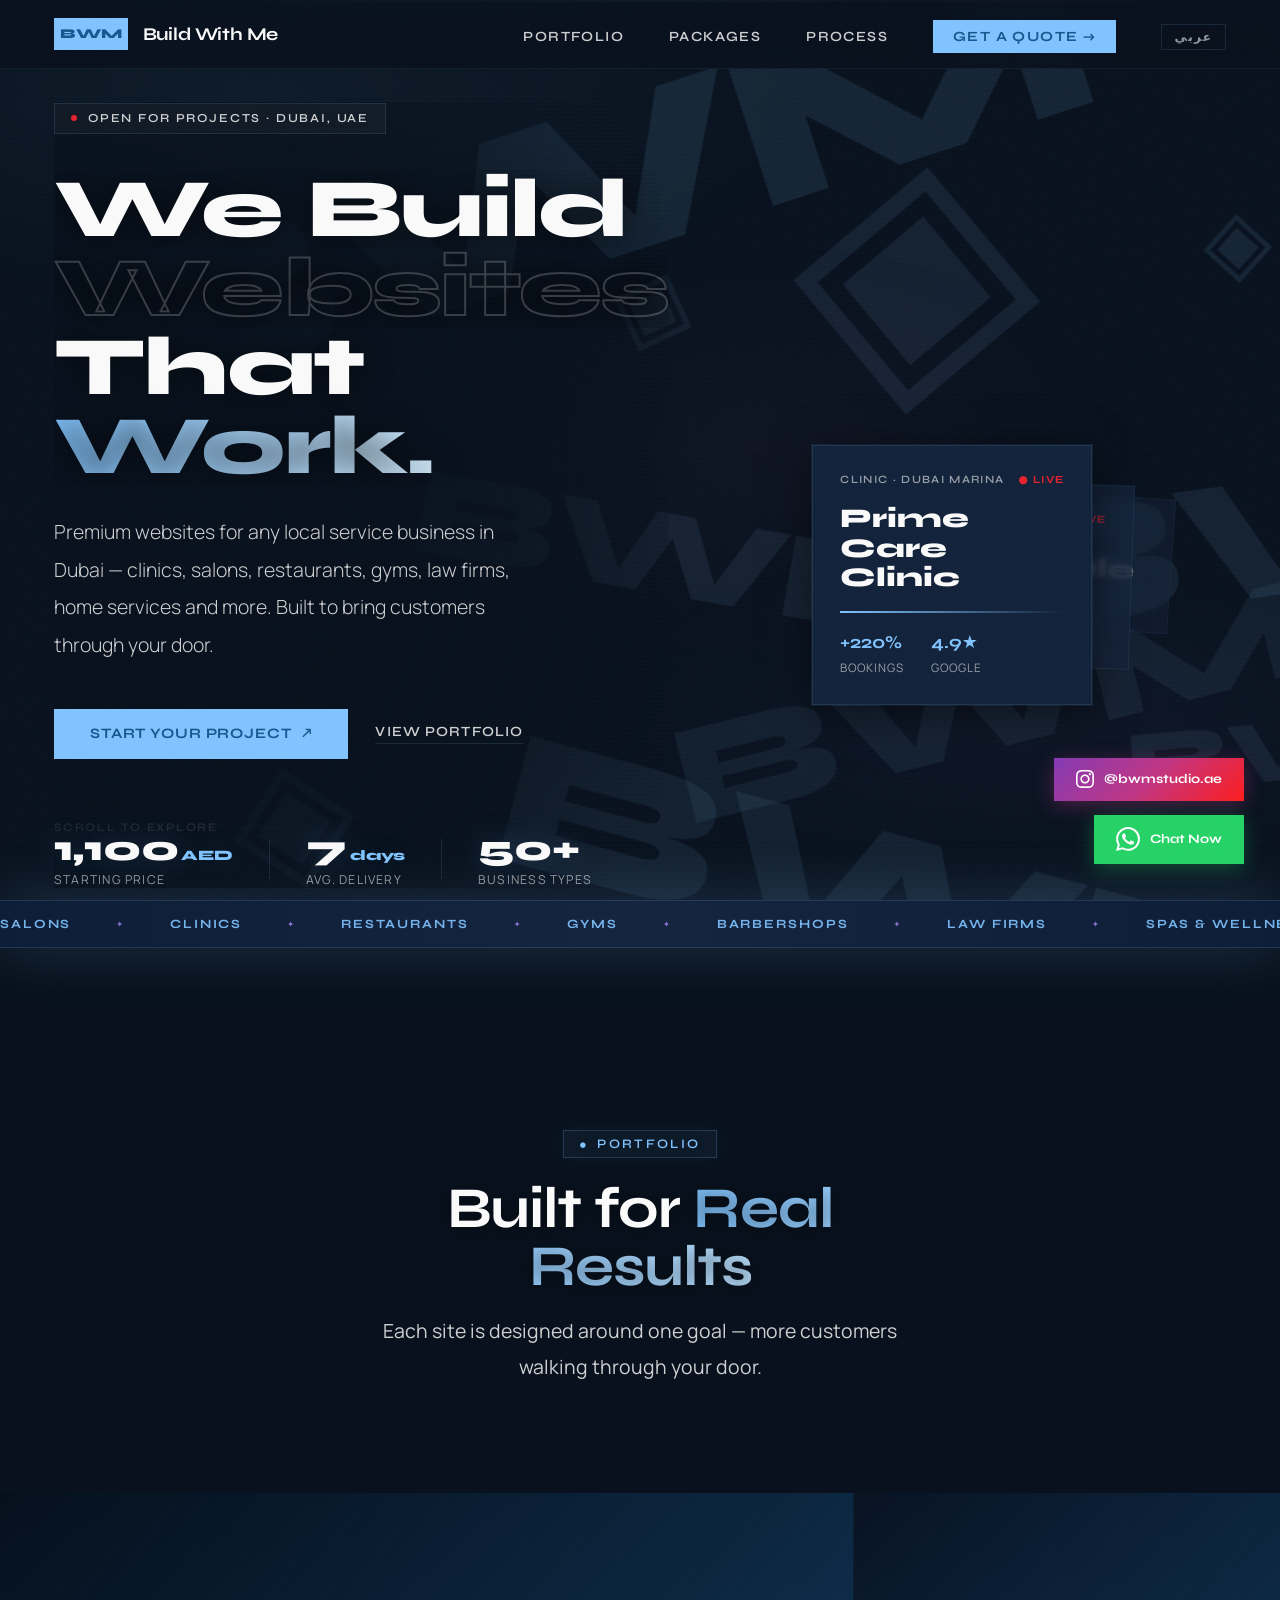
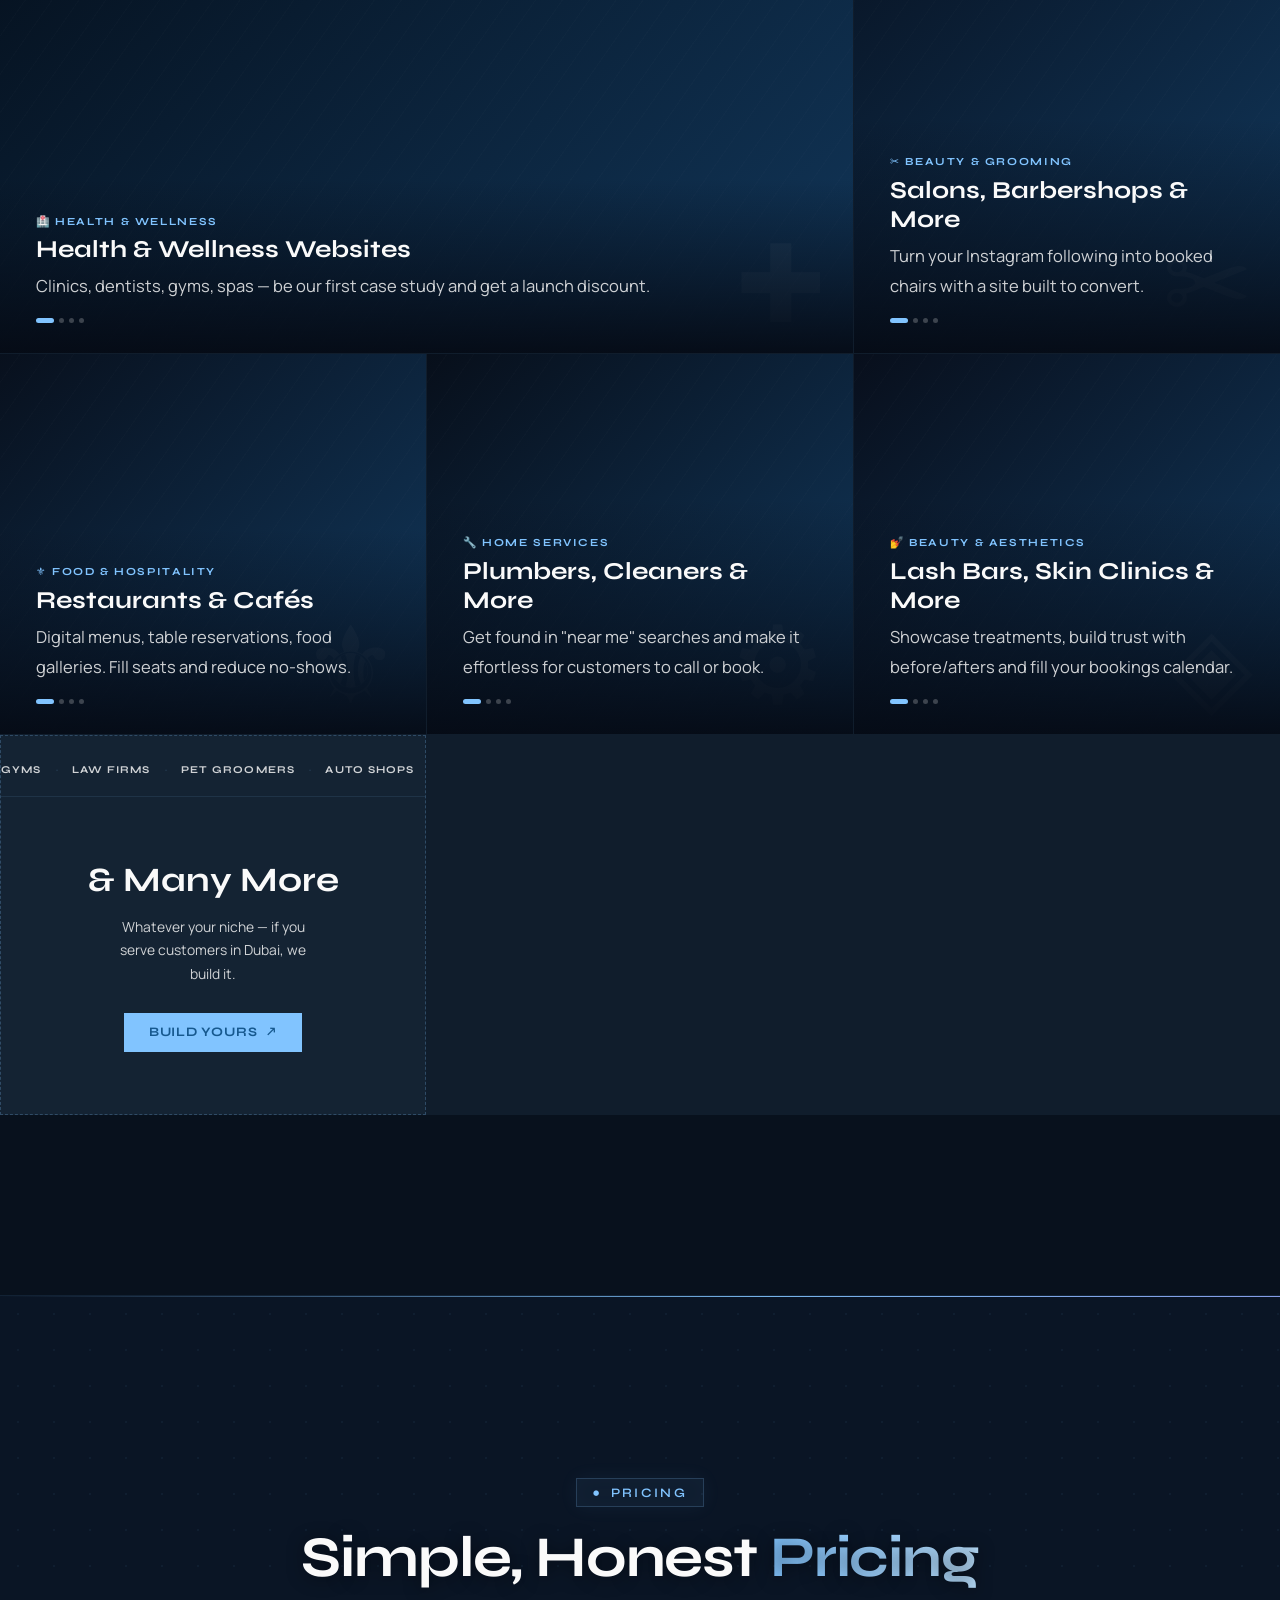
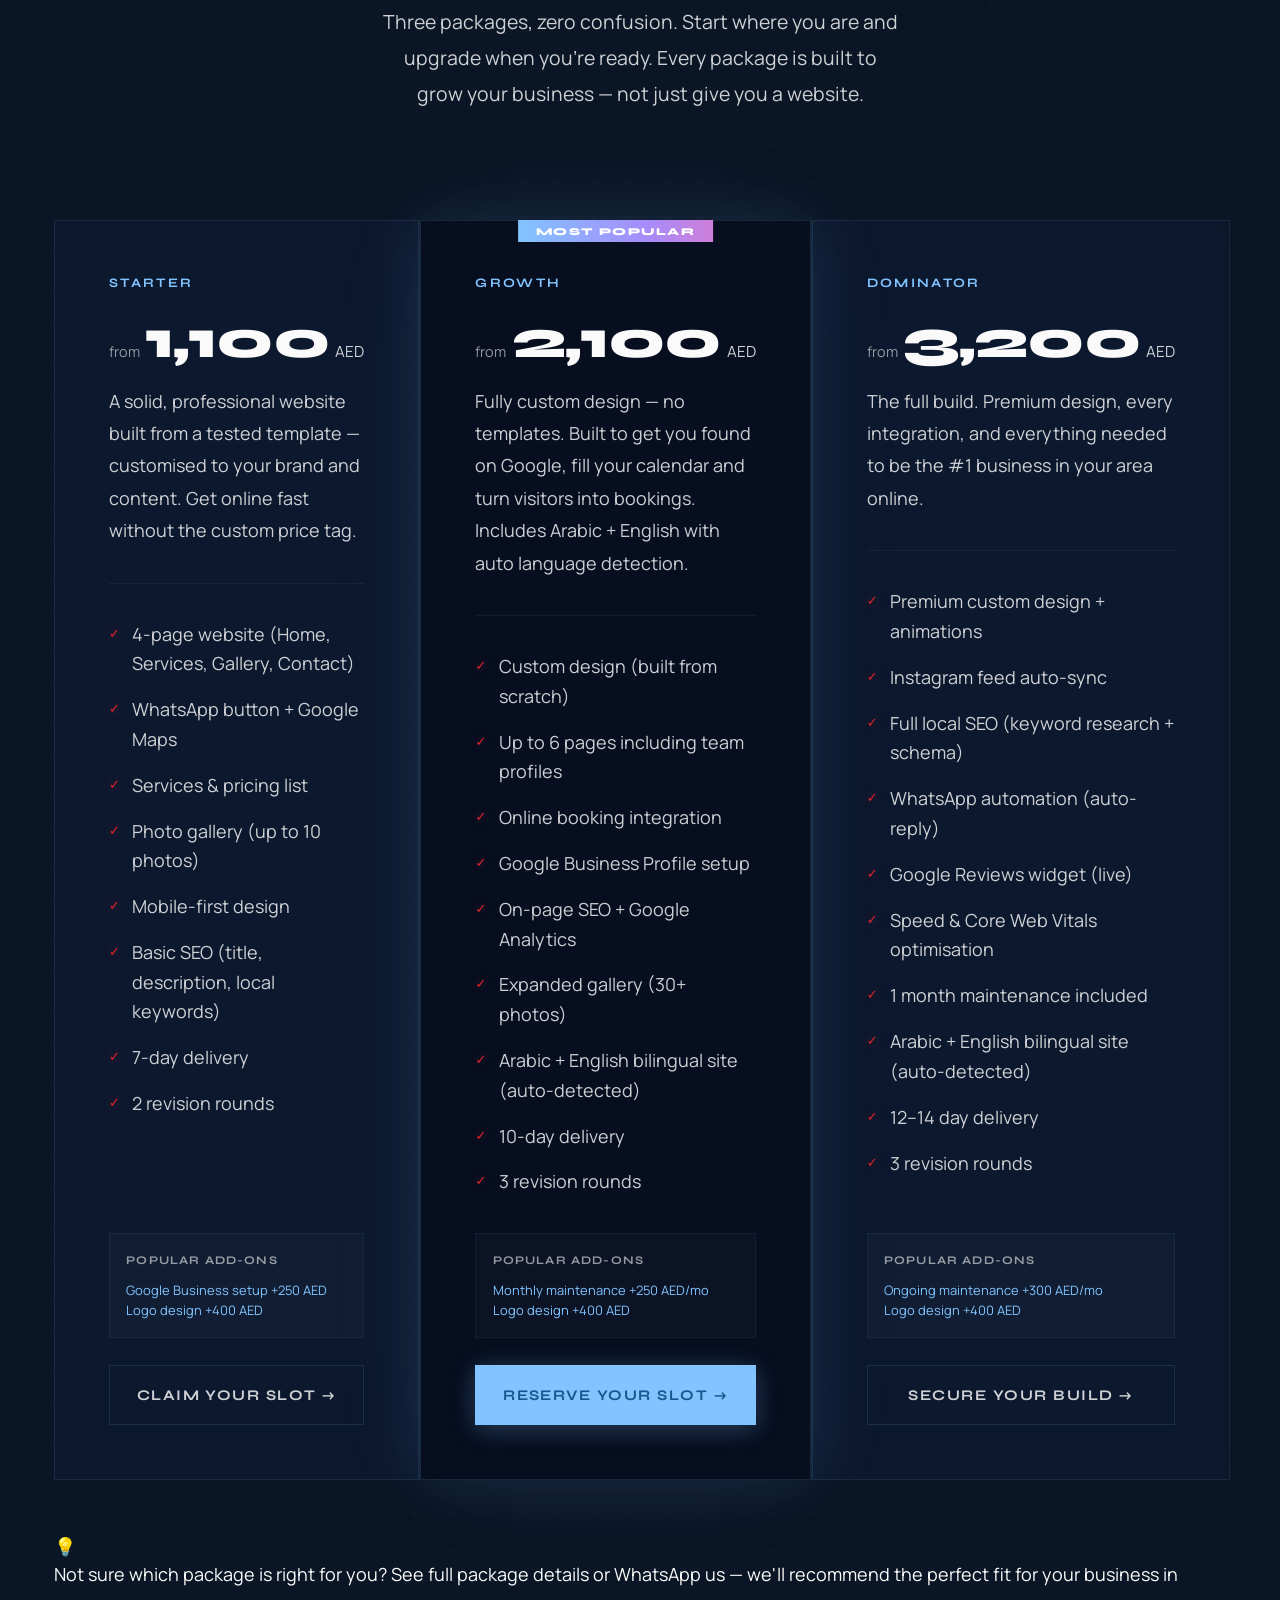
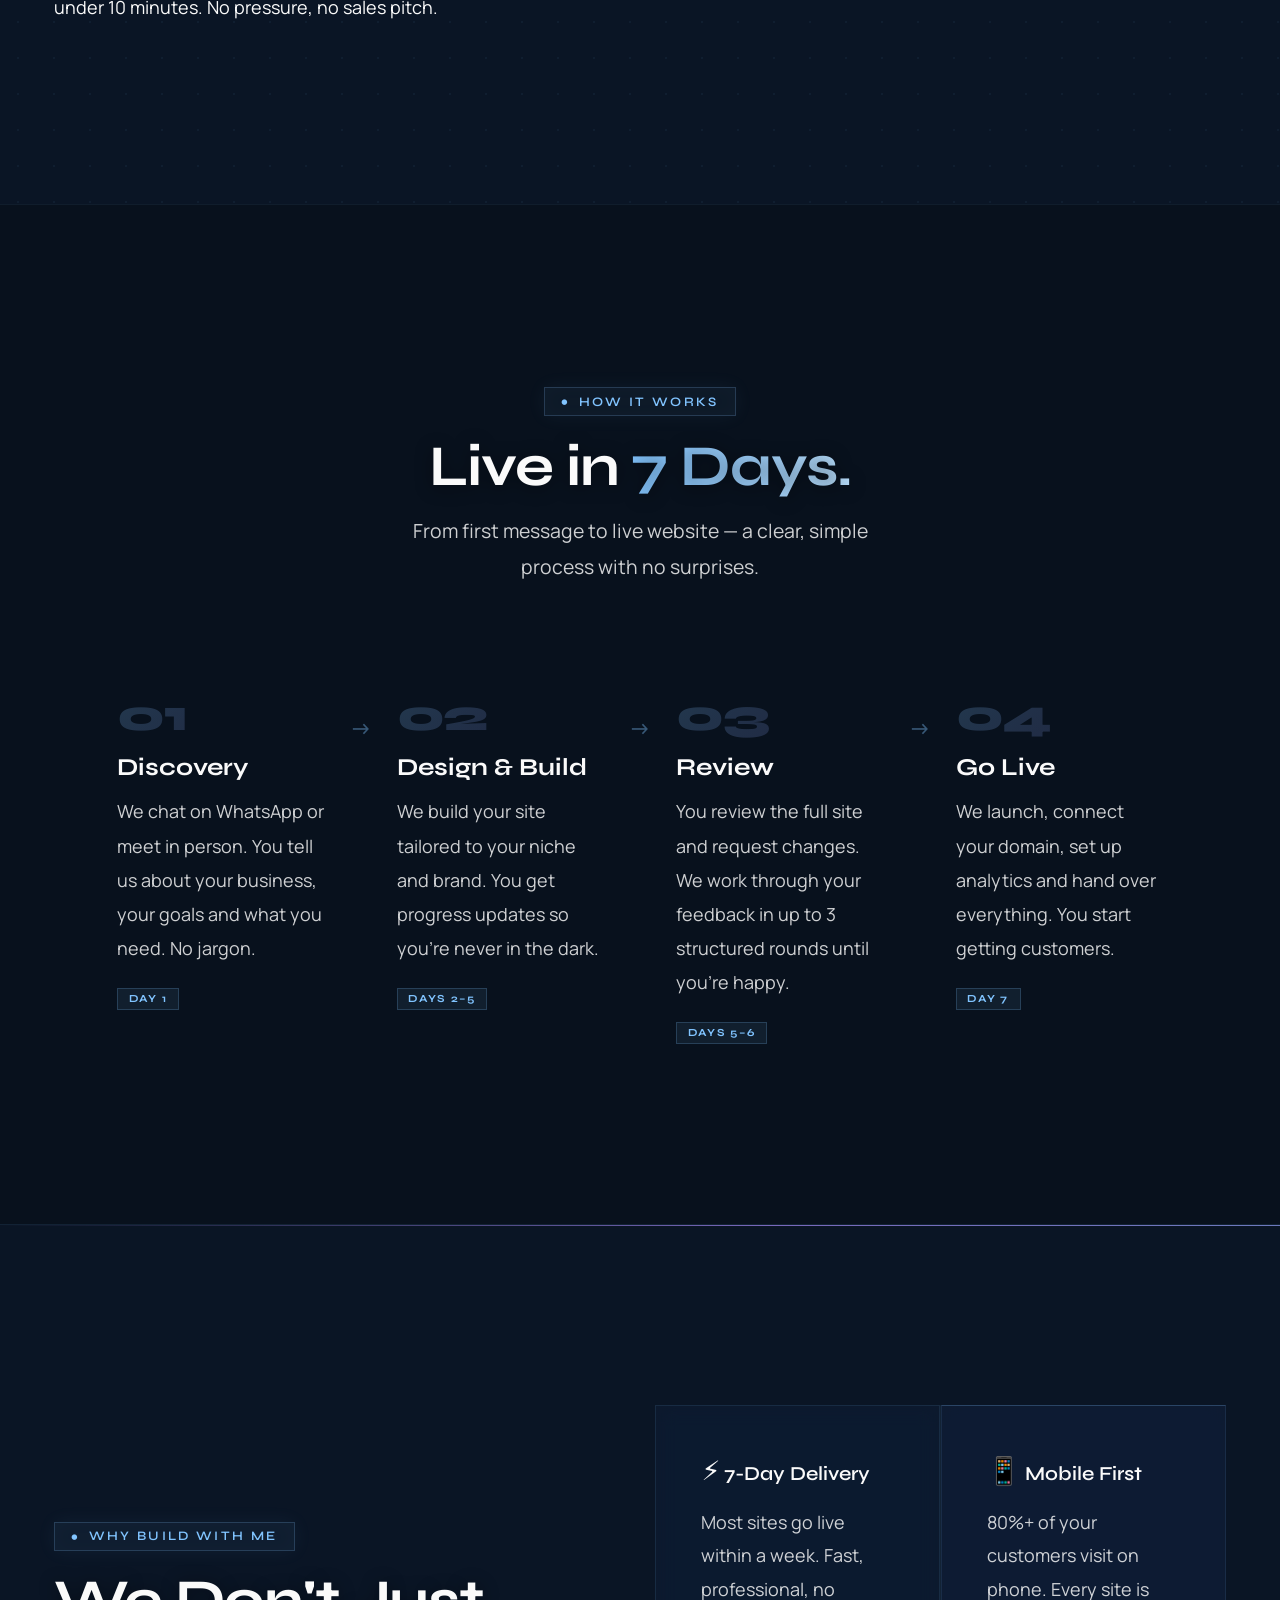
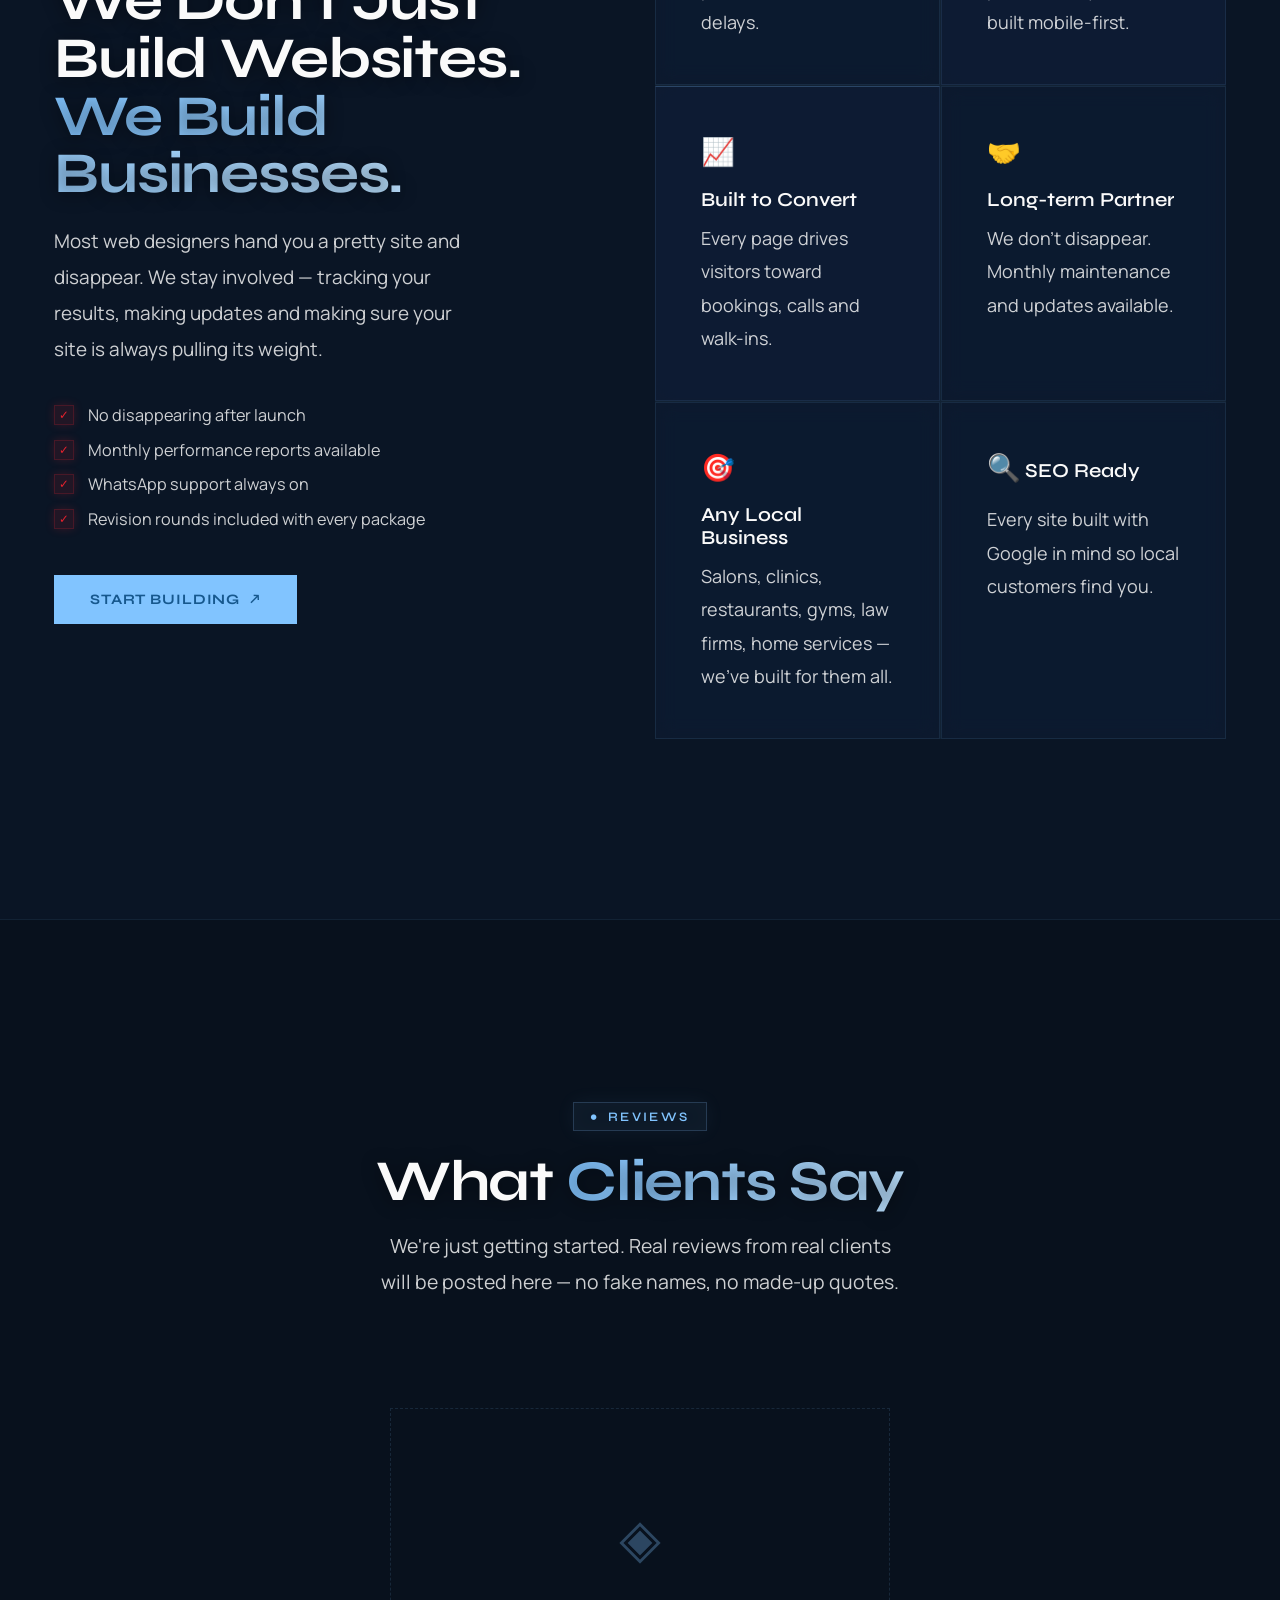
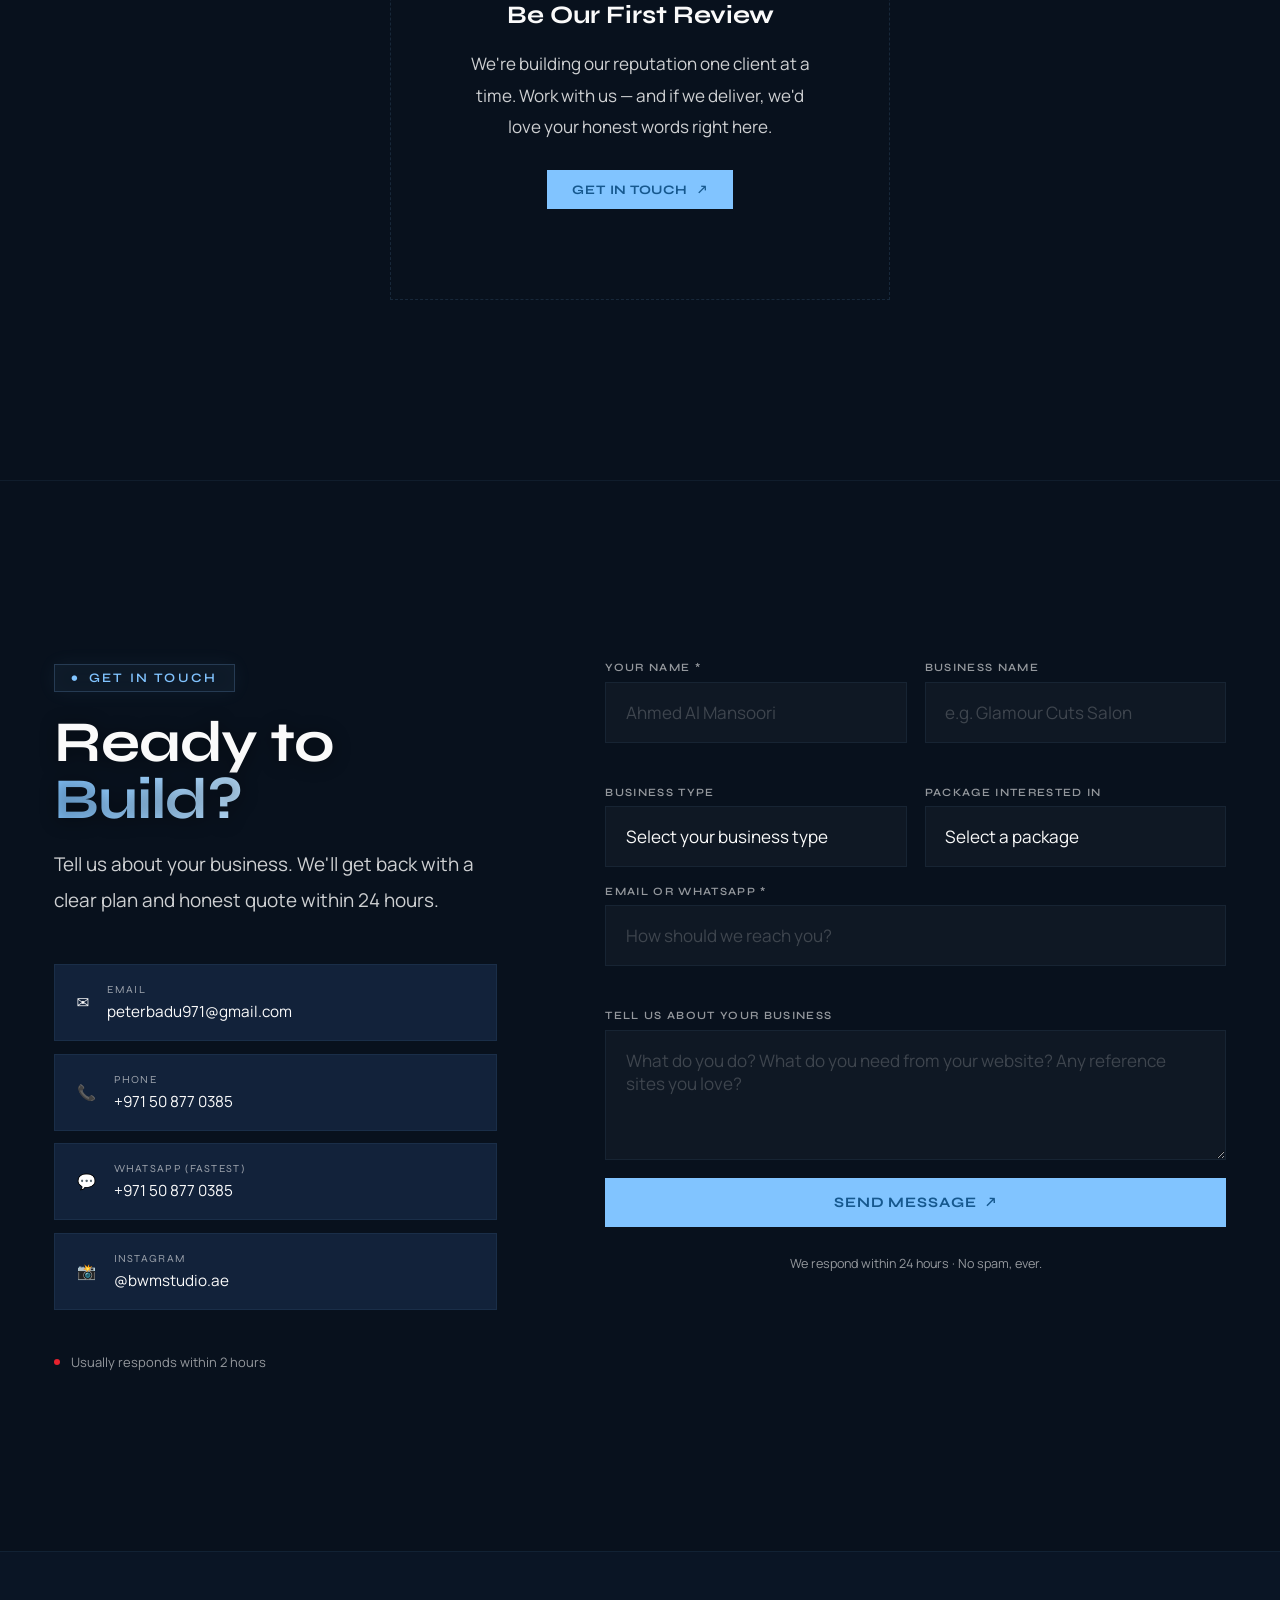
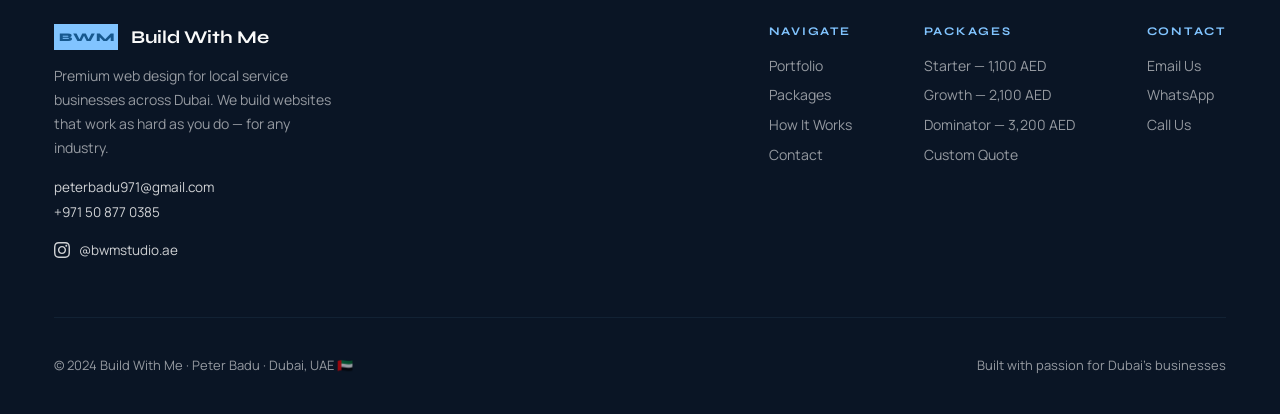
==== commit 7b4bd4a6: "Revert "Redesign portfolio section as shuffling card stack" This reverts commit 32ccd7aa890ad04f4691" ====
--- a/index.html
+++ b/index.html
@@ -174,93 +174,94 @@
         <p>Each site is designed around one goal — more customers walking through your door.</p>
       </div>
     </div>
-    <div class="work-stack-wrap">
-      <div class="work-stack">
-        <div class="work-card wc-salon">
-          <video class="wc-bg" autoplay muted loop playsinline>
-            <source src="Videos/health%20and%20Wellness.mp4" type="video/mp4"/>
-          </video>
-          <div class="wc-tint"></div>
-          <div class="wc-overlay">
-            <div class="wc-chip">🏥 Health & Wellness</div>
-            <h3>Health & Wellness Websites</h3>
-            <p>Clinics, dentists, gyms, spas — be our first case study and get a launch discount.</p>
-          </div>
-        </div>
-        <div class="work-card wc-spa">
-          <video class="wc-bg" autoplay muted loop playsinline>
-            <source src="Videos/salon.mp4" type="video/mp4"/>
-          </video>
-          <div class="wc-tint"></div>
-          <div class="wc-overlay">
-            <div class="wc-chip">✂ Beauty & Grooming</div>
-            <h3>Salons, Barbershops & More</h3>
-            <p>Turn your Instagram following into booked chairs with a site built to convert.</p>
-          </div>
-        </div>
-        <div class="work-card wc-restaurant">
-          <video class="wc-bg" autoplay muted loop playsinline>
-            <source src="Videos/restaurants.mp4" type="video/mp4"/>
-          </video>
-          <div class="wc-tint"></div>
-          <div class="wc-overlay">
-            <div class="wc-chip">⚜ Food & Hospitality</div>
-            <h3>Restaurants & Cafés</h3>
-            <p>Digital menus, table reservations, food galleries. Fill seats and reduce no-shows.</p>
-          </div>
-        </div>
-        <div class="work-card wc-clinic">
-          <video class="wc-bg" autoplay muted loop playsinline>
-            <source src="Videos/cleaning.mp4" type="video/mp4"/>
-          </video>
-          <div class="wc-tint"></div>
-          <div class="wc-overlay">
-            <div class="wc-chip">🔧 Home Services</div>
-            <h3>Plumbers, Cleaners & More</h3>
-            <p>Get found in "near me" searches and make it effortless for customers to call or book.</p>
-          </div>
-        </div>
-        <div class="work-card wc-beauty">
-          <video class="wc-bg" autoplay muted loop playsinline>
-            <source src="Videos/barbershop-1.mp4" type="video/mp4"/>
-          </video>
-          <div class="wc-tint"></div>
-          <div class="wc-overlay">
-            <div class="wc-chip">💅 Beauty & Aesthetics</div>
-            <h3>Lash Bars, Skin Clinics & More</h3>
-            <p>Showcase treatments, build trust with before/afters and fill your bookings calendar.</p>
-          </div>
-        </div>
-        <div class="work-card wc-yours">
-          <video class="wc-bg" autoplay muted loop playsinline>
-            <source src="Videos/wcyours.mp4" type="video/mp4"/>
-          </video>
-          <div class="wc-tint"></div>
-          <div class="wc-yours-scroll-wrap">
-            <div class="wc-yours-scroll">
-              <span>Gyms</span><em>·</em><span>Law Firms</span><em>·</em><span>Pet Groomers</span><em>·</em><span>Auto Shops</span><em>·</em><span>Tutors</span><em>·</em><span>Dance Studios</span><em>·</em><span>Photographers</span><em>·</em><span>Caterers</span><em>·</em><span>Accountants</span><em>·</em><span>Florists</span><em>·</em><span>Dentists</span><em>·</em><span>Real Estate</span><em>·</em><span>Gyms</span><em>·</em><span>Law Firms</span><em>·</em><span>Pet Groomers</span><em>·</em><span>Auto Shops</span><em>·</em><span>Tutors</span><em>·</em><span>Dance Studios</span><em>·</em><span>Photographers</span><em>·</em><span>Caterers</span><em>·</em><span>Accountants</span><em>·</em><span>Florists</span><em>·</em><span>Dentists</span><em>·</em><span>Real Estate</span><em>·</em>
-            </div>
-          </div>
-          <div class="wc-yours-inner">
-            <h3>& Many More</h3>
-            <p class="wc-yours-sub">Whatever your niche — if you serve customers in Dubai, we build it.</p>
-            <a href="#contact" class="btn-main btn-sm">Build Yours <span class="btn-arrow">↗</span></a>
-          </div>
-        </div>
-      </div><!-- /.work-stack -->
-      <div class="work-stack-nav">
-        <button class="wc-nav-btn wc-prev" aria-label="Previous">←</button>
-        <div class="work-stack-dots">
-          <span class="work-stack-dot"></span>
-          <span class="work-stack-dot"></span>
-          <span class="work-stack-dot"></span>
-          <span class="work-stack-dot"></span>
-          <span class="work-stack-dot"></span>
-          <span class="work-stack-dot"></span>
-        </div>
-        <button class="wc-nav-btn wc-next" aria-label="Next">→</button>
-      </div>
-    </div><!-- /.work-stack-wrap -->
+    <div class="work-grid">
+      <div class="work-card wc-salon">
+        <video class="wc-bg" autoplay muted loop playsinline>
+          <source src="Videos/health%20and%20Wellness.mp4" type="video/mp4"/>
+        </video>
+        <div class="wc-tint"></div>
+        <div class="wc-overlay">
+          <div class="wc-chip">🏥 Health & Wellness</div>
+          <h3>Health & Wellness Websites</h3>
+          <p>Clinics, dentists, gyms, spas — be our first case study and get a launch discount.</p>
+          <div class="wc-slide-dots">
+            <span class="wc-dot active"></span><span class="wc-dot"></span><span class="wc-dot"></span><span class="wc-dot"></span>
+          </div>
+        </div>
+      </div>
+      <div class="work-card wc-spa">
+        <video class="wc-bg" autoplay muted loop playsinline>
+          <source src="Videos/salon.mp4" type="video/mp4"/>
+        </video>
+        <div class="wc-tint"></div>
+        <div class="wc-overlay">
+          <div class="wc-chip">✂ Beauty & Grooming</div>
+          <h3>Salons, Barbershops & More</h3>
+          <p>Turn your Instagram following into booked chairs with a site built to convert.</p>
+          <div class="wc-slide-dots">
+            <span class="wc-dot active"></span><span class="wc-dot"></span><span class="wc-dot"></span><span class="wc-dot"></span>
+          </div>
+        </div>
+      </div>
+      <div class="work-card wc-restaurant">
+        <video class="wc-bg" autoplay muted loop playsinline>
+          <source src="Videos/restaurants.mp4" type="video/mp4"/>
+        </video>
+        <div class="wc-tint"></div>
+        <div class="wc-overlay">
+          <div class="wc-chip">⚜ Food & Hospitality</div>
+          <h3>Restaurants & Cafés</h3>
+          <p>Digital menus, table reservations, food galleries. Fill seats and reduce no-shows.</p>
+          <div class="wc-slide-dots">
+            <span class="wc-dot active"></span><span class="wc-dot"></span><span class="wc-dot"></span><span class="wc-dot"></span>
+          </div>
+        </div>
+      </div>
+      <div class="work-card wc-clinic">
+        <video class="wc-bg" autoplay muted loop playsinline>
+          <source src="Videos/cleaning.mp4" type="video/mp4"/>
+        </video>
+        <div class="wc-tint"></div>
+        <div class="wc-overlay">
+          <div class="wc-chip">🔧 Home Services</div>
+          <h3>Plumbers, Cleaners & More</h3>
+          <p>Get found in "near me" searches and make it effortless for customers to call or book.</p>
+          <div class="wc-slide-dots">
+            <span class="wc-dot active"></span><span class="wc-dot"></span><span class="wc-dot"></span><span class="wc-dot"></span>
+          </div>
+        </div>
+      </div>
+      <div class="work-card wc-beauty">
+        <video class="wc-bg" autoplay muted loop playsinline>
+          <source src="Videos/barbershop-1.mp4" type="video/mp4"/>
+        </video>
+        <div class="wc-tint"></div>
+        <div class="wc-overlay">
+          <div class="wc-chip">💅 Beauty & Aesthetics</div>
+          <h3>Lash Bars, Skin Clinics & More</h3>
+          <p>Showcase treatments, build trust with before/afters and fill your bookings calendar.</p>
+          <div class="wc-slide-dots">
+            <span class="wc-dot active"></span><span class="wc-dot"></span><span class="wc-dot"></span><span class="wc-dot"></span>
+          </div>
+        </div>
+      </div>
+      <div class="work-card wc-yours">
+        <video class="wc-bg" autoplay muted loop playsinline>
+          <source src="Videos/wcyours.mp4" type="video/mp4"/>
+        </video>
+        <div class="wc-tint"></div>
+        <div class="wc-yours-scroll-wrap">
+          <div class="wc-yours-scroll">
+            <span>Gyms</span><em>·</em><span>Law Firms</span><em>·</em><span>Pet Groomers</span><em>·</em><span>Auto Shops</span><em>·</em><span>Tutors</span><em>·</em><span>Dance Studios</span><em>·</em><span>Photographers</span><em>·</em><span>Caterers</span><em>·</em><span>Accountants</span><em>·</em><span>Florists</span><em>·</em><span>Dentists</span><em>·</em><span>Real Estate</span><em>·</em><span>Gyms</span><em>·</em><span>Law Firms</span><em>·</em><span>Pet Groomers</span><em>·</em><span>Auto Shops</span><em>·</em><span>Tutors</span><em>·</em><span>Dance Studios</span><em>·</em><span>Photographers</span><em>·</em><span>Caterers</span><em>·</em><span>Accountants</span><em>·</em><span>Florists</span><em>·</em><span>Dentists</span><em>·</em><span>Real Estate</span><em>·</em>
+          </div>
+        </div>
+        <div class="wc-yours-inner">
+          <h3>& Many More</h3>
+          <p class="wc-yours-sub">Whatever your niche — if you serve customers in Dubai, we build it.</p>
+          <a href="#contact" class="btn-main btn-sm">Build Yours <span class="btn-arrow">↗</span></a>
+        </div>
+      </div>
+    </div>
   </section>
 
   <!-- ===== PACKAGES ===== -->
--- a/css/style.css
+++ b/css/style.css
@@ -1345,98 +1345,6 @@
 /* ── hero-right: JS handles float + parallax combined ── */
 .hero-right { animation: none !important; }
 
-/* ══════════════════════════════
-   PORTFOLIO CARD STACK
-══════════════════════════════ */
-.work-stack-wrap { padding: 3rem 0 5rem; }
-
-.work-stack {
-  position: relative;
-  width: min(960px, 90vw);
-  height: 540px;
-  margin: 0 auto;
-}
-
-/* All cards: hidden by default at the back of the stack */
-.work-stack .work-card {
-  position: absolute; inset: 0;
-  opacity: 0; z-index: 1;
-  transform: scale(0.82) translateY(-55px);
-  pointer-events: none;
-  transition: transform 0.65s cubic-bezier(0.22,1,0.36,1), opacity 0.55s ease;
-  min-height: unset;
-  will-change: transform, opacity;
-}
-
-/* Front card */
-.work-stack .work-card.wc-active {
-  opacity: 1; z-index: 5;
-  transform: scale(1) translateY(0);
-  pointer-events: auto;
-}
-/* First card peeking behind */
-.work-stack .work-card.wc-behind-1 {
-  opacity: 0.6; z-index: 4;
-  transform: scale(0.94) translateY(-24px);
-}
-/* Second card peeking */
-.work-stack .work-card.wc-behind-2 {
-  opacity: 0.3; z-index: 3;
-  transform: scale(0.88) translateY(-44px);
-}
-/* Exit to the left */
-.work-stack .work-card.wc-exit-left {
-  opacity: 0; z-index: 6;
-  transform: translateX(-115%) scale(0.9) rotate(-4deg);
-  transition: transform 0.52s cubic-bezier(0.4,0,0.6,1), opacity 0.38s ease;
-}
-/* Exit to the right (prev) */
-.work-stack .work-card.wc-exit-right {
-  opacity: 0; z-index: 6;
-  transform: translateX(115%) scale(0.9) rotate(4deg);
-  transition: transform 0.52s cubic-bezier(0.4,0,0.6,1), opacity 0.38s ease;
-}
-
-/* Always reveal overlay on the front card */
-.work-stack .work-card.wc-active .wc-overlay { transform: translateY(0); }
-
-/* Remove nth-child grid span — all cards same size in stack */
-.work-stack .work-card:nth-child(1) { grid-column: unset; min-height: unset; }
-
-/* ── Stack navigation ── */
-.work-stack-nav {
-  display: flex; align-items: center; justify-content: center;
-  gap: 1.8rem; margin-top: 2.8rem;
-}
-.wc-nav-btn {
-  width: 48px; height: 48px; border-radius: 50%;
-  border: 1px solid rgba(129,196,255,0.25);
-  background: rgba(129,196,255,0.06);
-  color: var(--amber); font-family: var(--font-h); font-size: 1.1rem;
-  cursor: pointer; display: flex; align-items: center; justify-content: center;
-  transition: background 0.2s, transform 0.2s, box-shadow 0.2s;
-}
-.wc-nav-btn:hover {
-  background: rgba(129,196,255,0.14);
-  box-shadow: 0 0 20px rgba(129,196,255,0.22);
-  transform: scale(1.12);
-}
-.work-stack-dots { display: flex; gap: 6px; align-items: center; }
-.work-stack-dot {
-  width: 7px; height: 7px; border-radius: 50%;
-  background: rgba(255,255,255,0.18); cursor: pointer;
-  transition: background 0.3s, width 0.3s, border-radius 0.3s;
-}
-.work-stack-dot.active { width: 24px; border-radius: 4px; background: var(--amber); }
-
-/* Mobile */
-@media (max-width: 768px) {
-  .work-stack { height: 440px; width: 92vw; }
-  .work-stack-wrap { padding: 2rem 0 3.5rem; }
-  .work-stack .work-card.wc-behind-1 { transform: scale(0.93) translateY(-18px); }
-  .work-stack .work-card.wc-behind-2 { transform: scale(0.86) translateY(-33px); }
-}
-
 /* ══════════════════════════════════
    LARGER TEXT  (html base = 18 px)
 ══════════════════════════════════ */
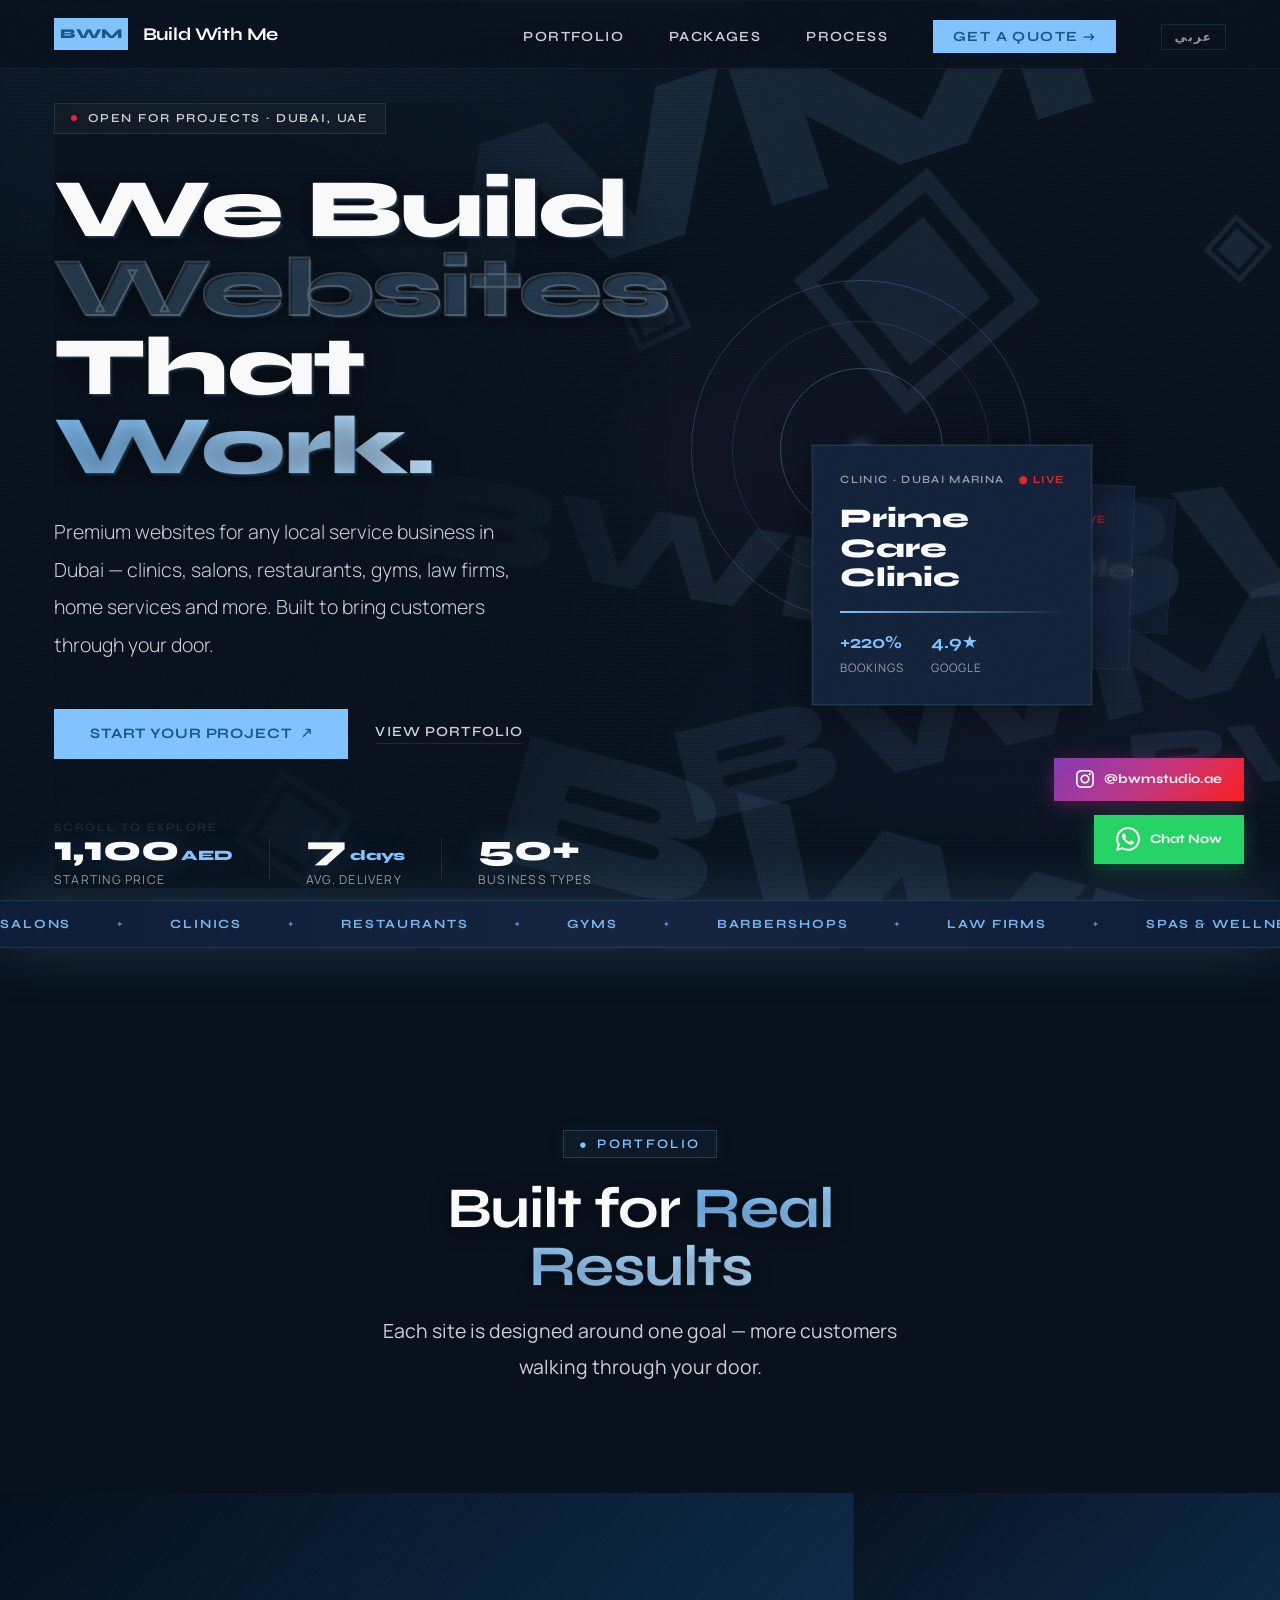
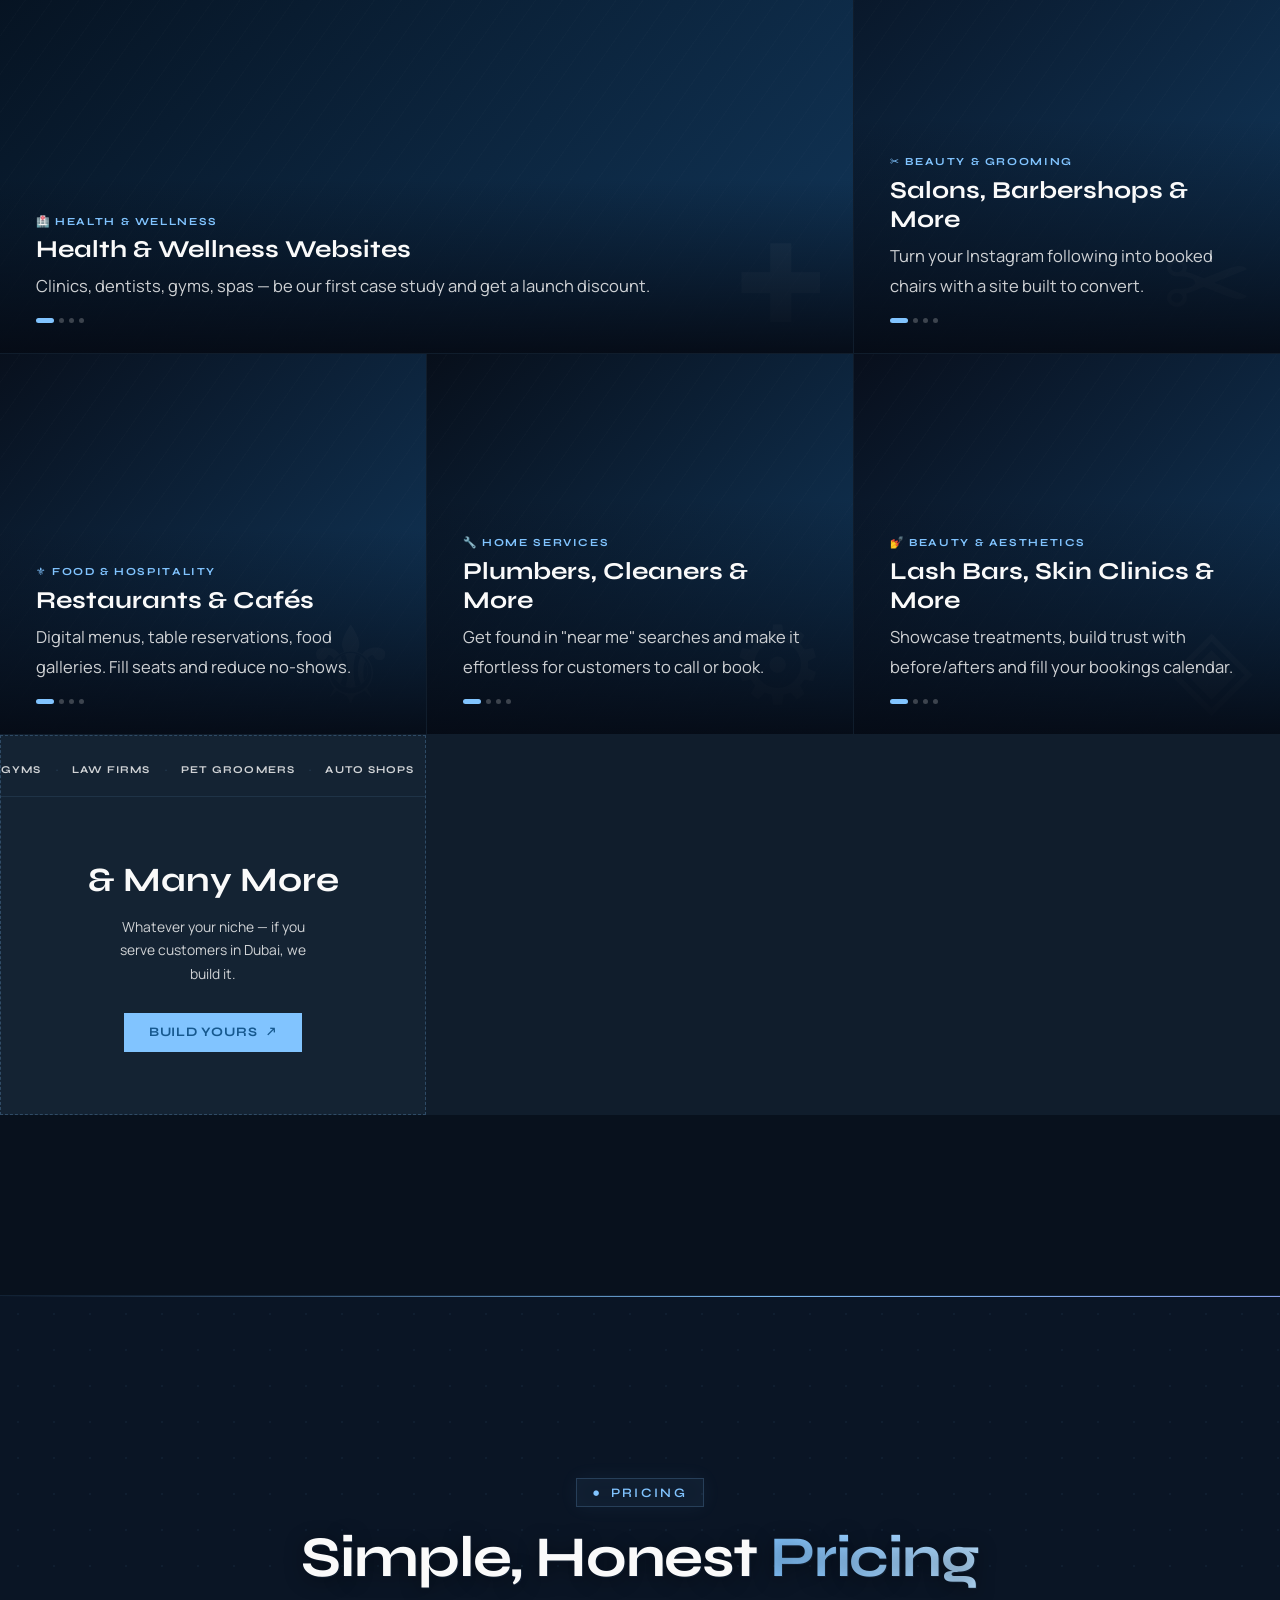
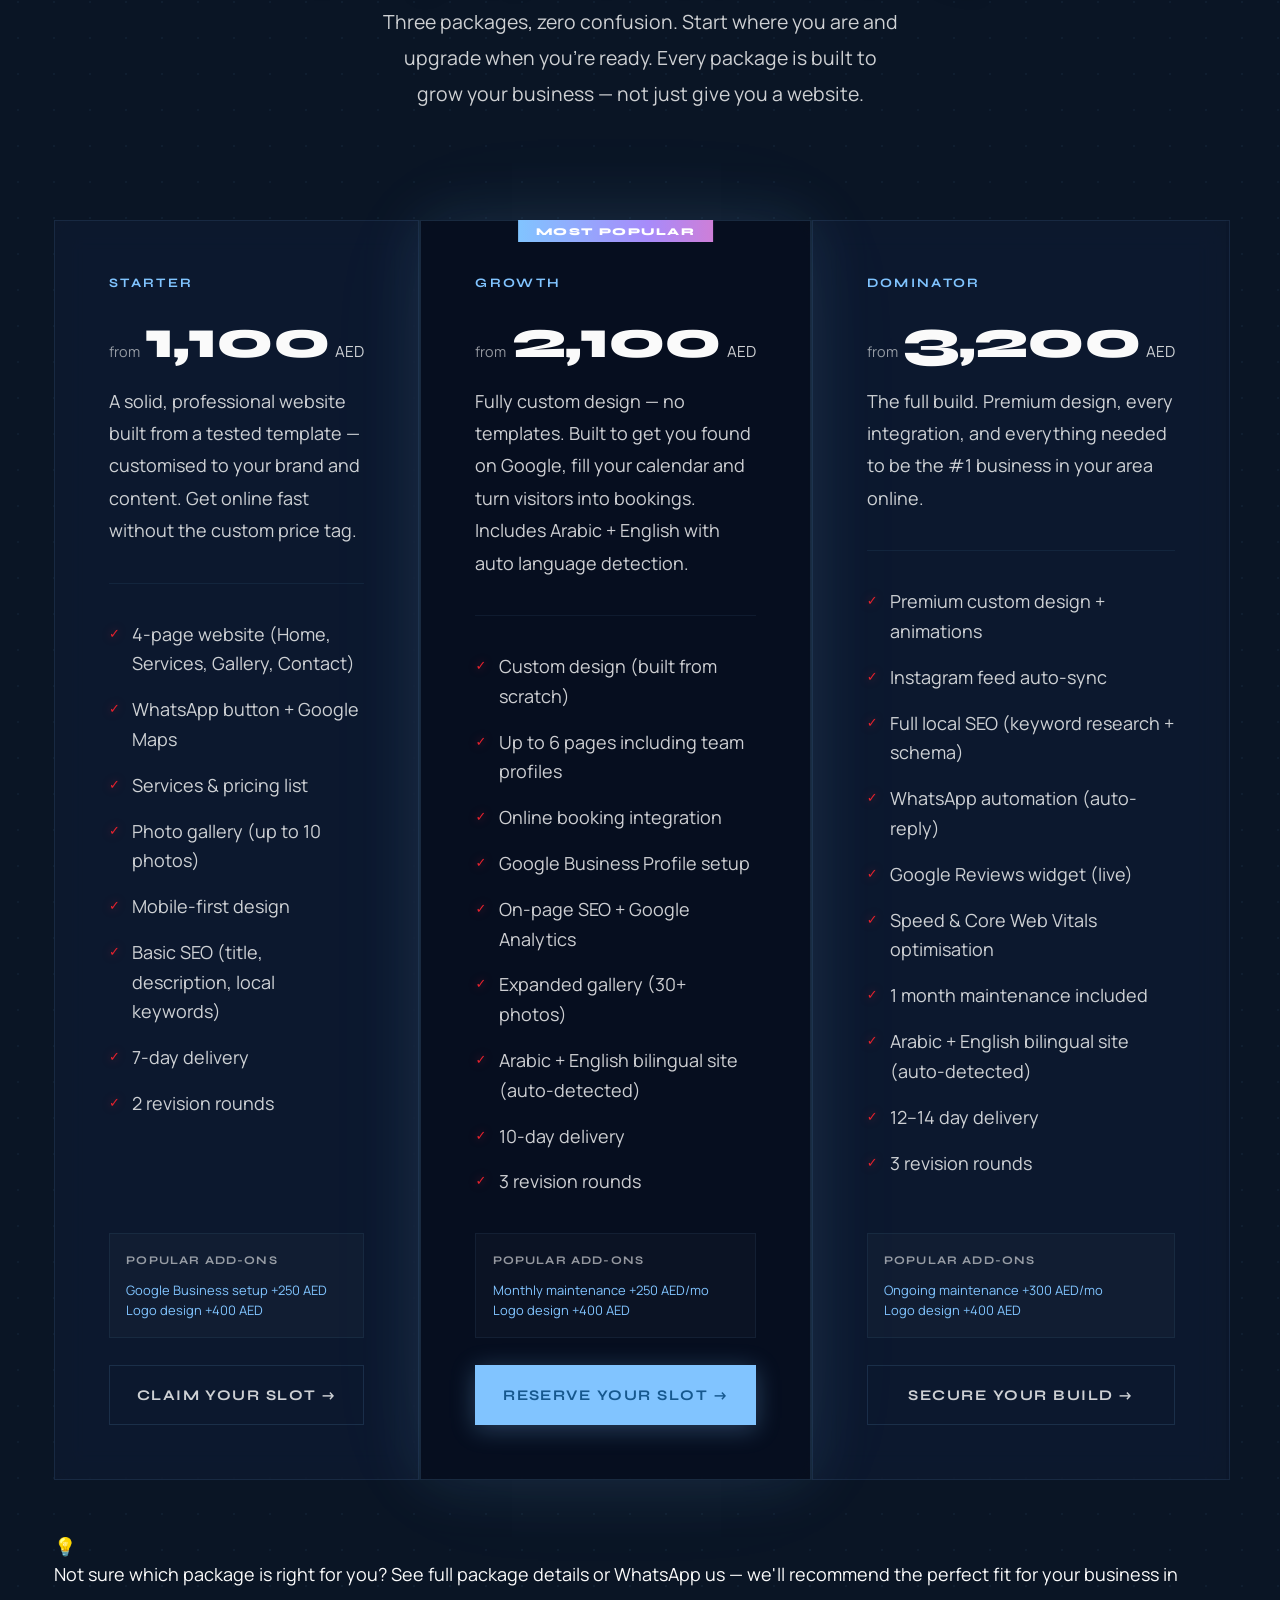
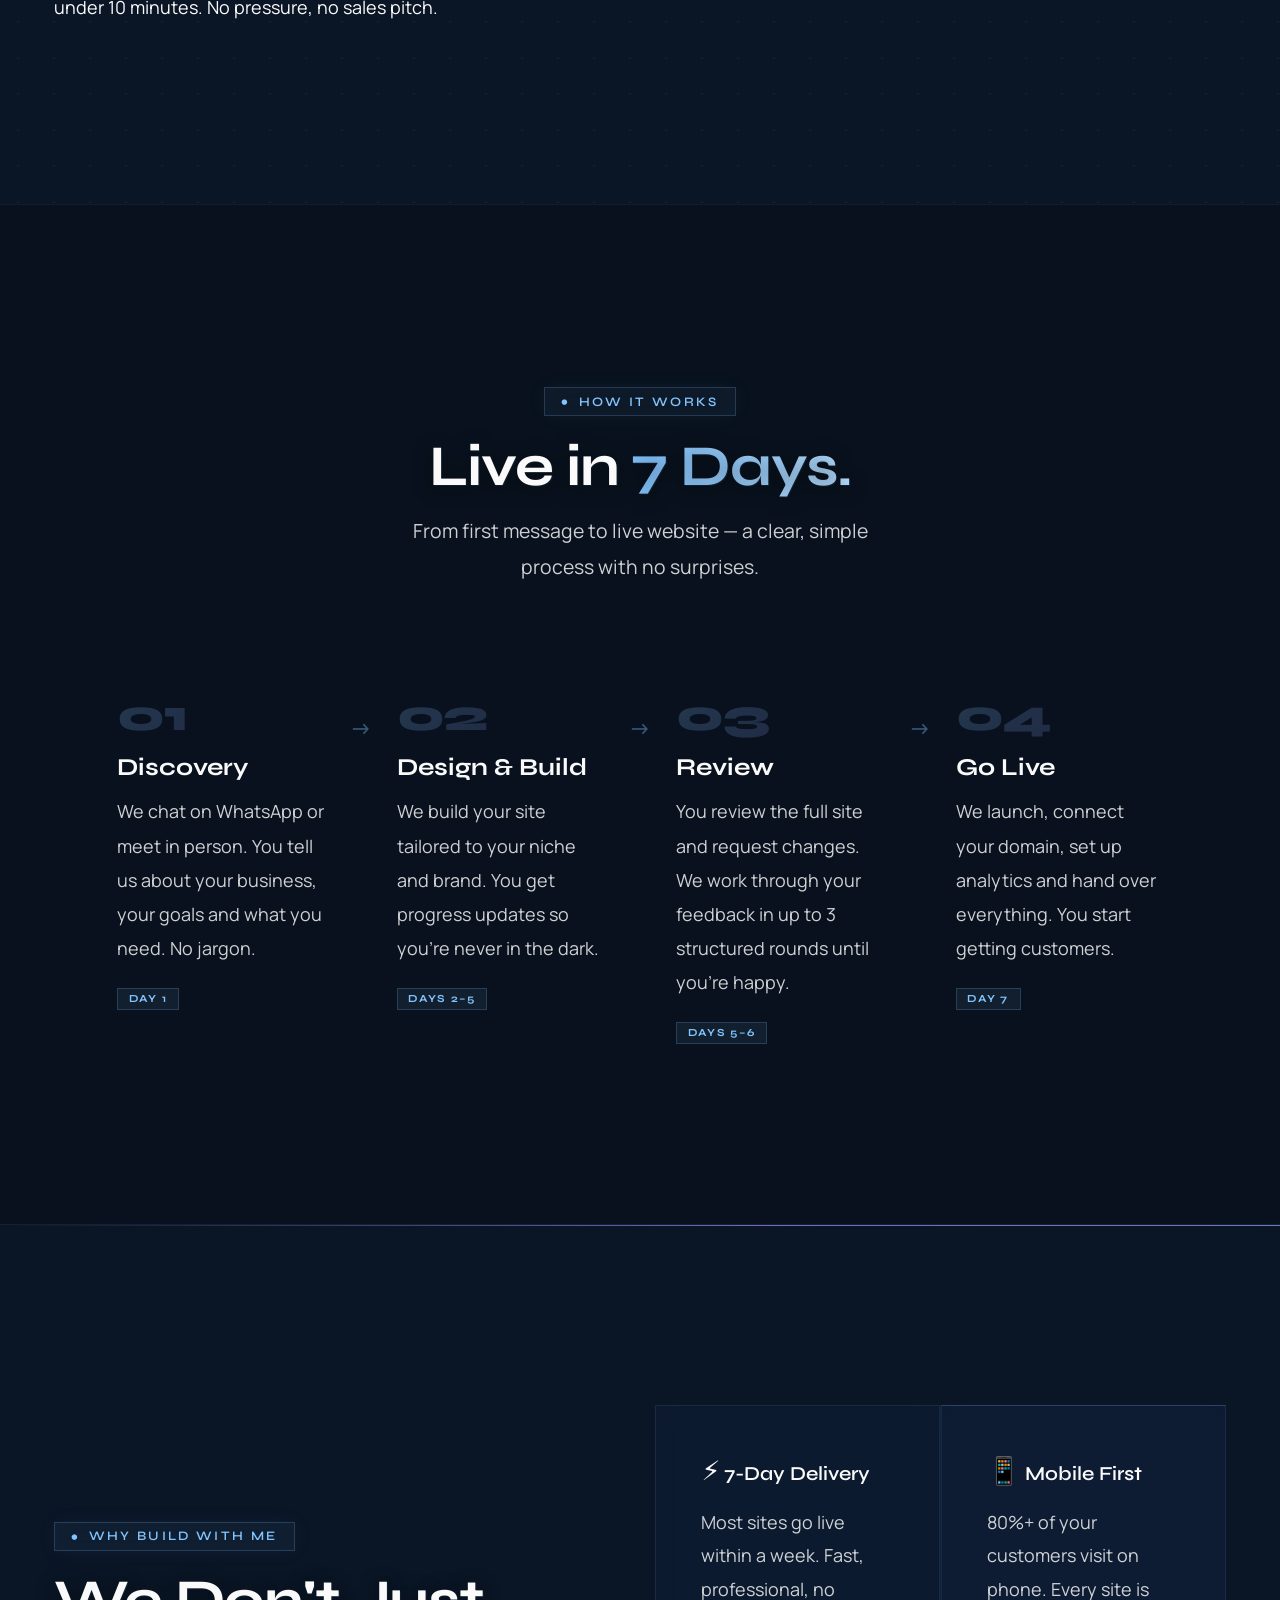
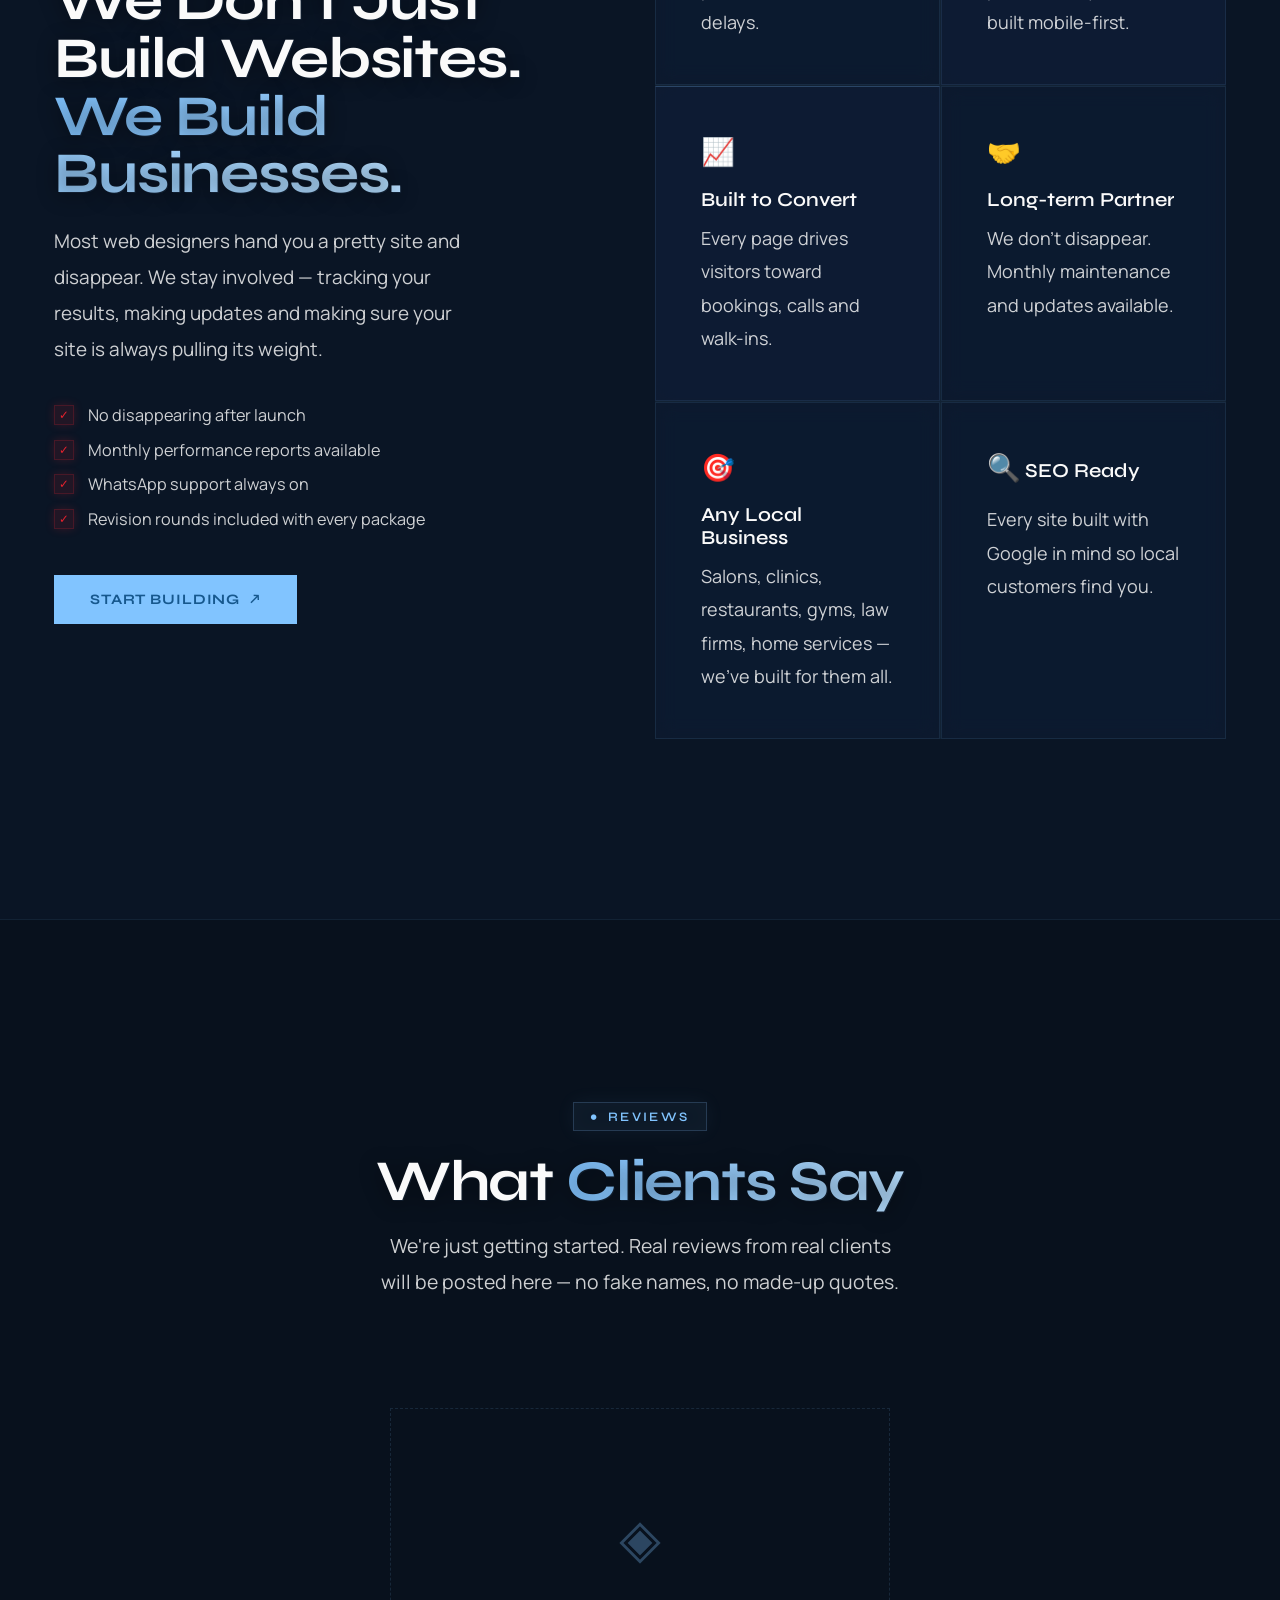
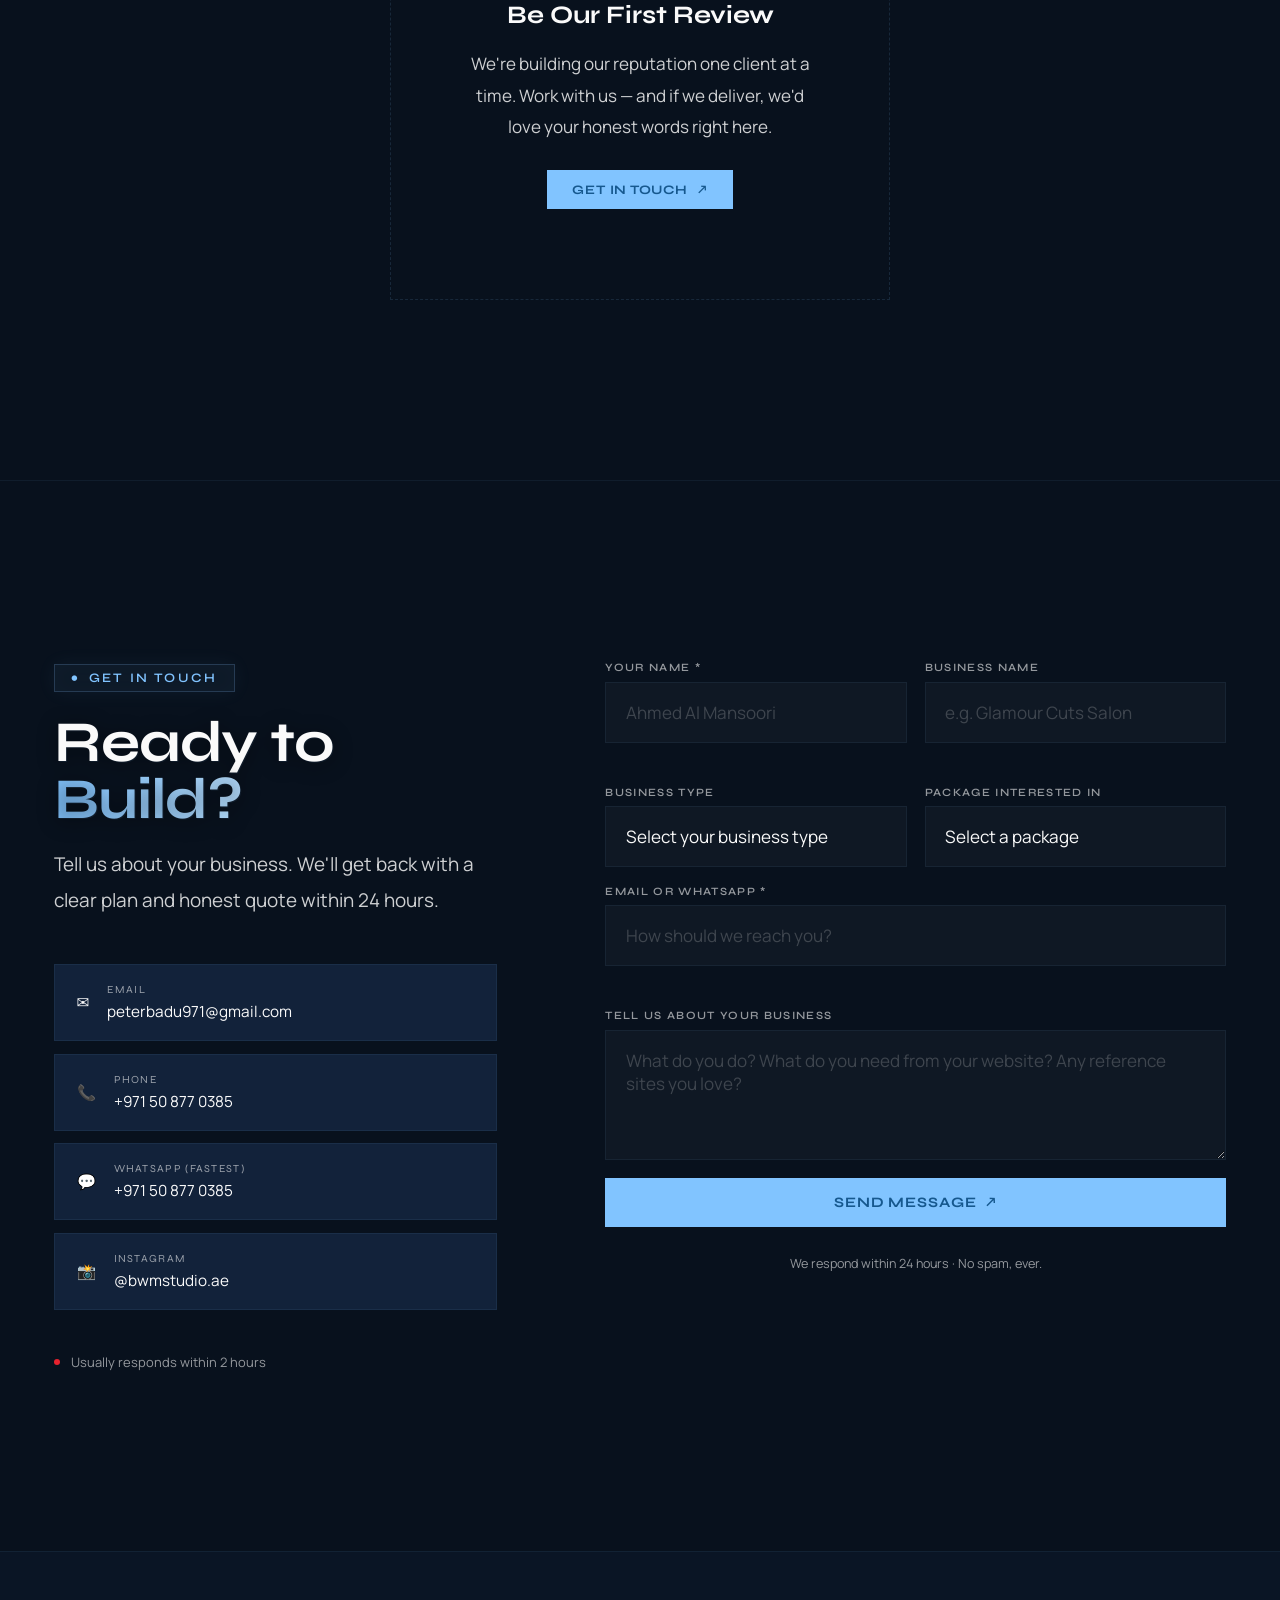
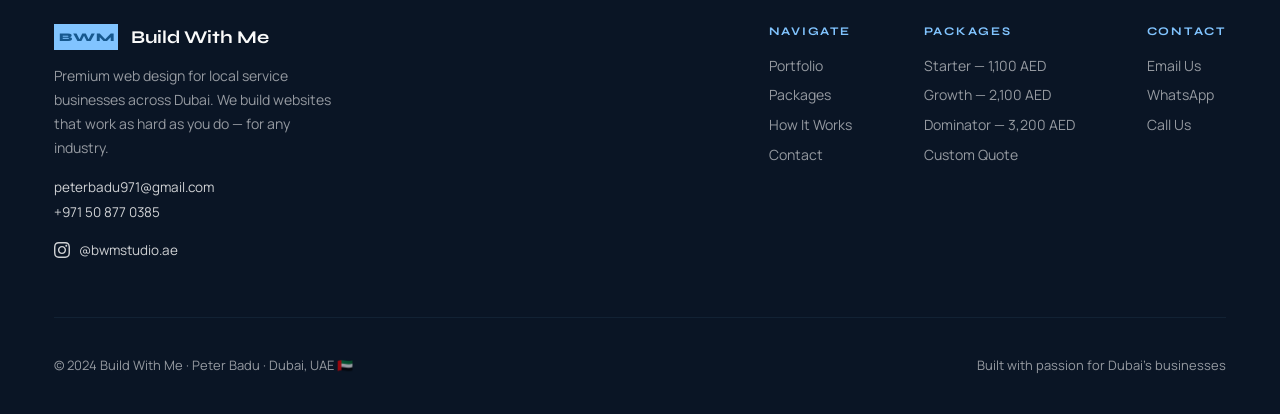
==== commit da058eb5: "Add 3D depth effects and fix gradient text + ElectricBorder bugs - Fix TextType.css: remove competin" ====
--- a/index.html
+++ b/index.html
@@ -18,6 +18,9 @@
   <link rel="preconnect" href="https://fonts.gstatic.com" crossorigin/>
   <link href="https://fonts.googleapis.com/css2?family=Syne:wght@400;600;700;800&family=Manrope:wght@300;400;500;600&display=swap" rel="stylesheet"/>
   <link rel="stylesheet" href="css/style.css"/>
+  <link rel="stylesheet" href="css/TextType.css"/>
+  <link rel="stylesheet" href="css/ScrollFloat.css"/>
+  <link rel="stylesheet" href="css/ElectricBorder.css"/>
   <link rel="icon" type="image/svg+xml" href="favicon.svg"/>
 </head>
 <body>
@@ -49,6 +52,13 @@
   <!-- ===== HERO ===== -->
   <section class="hero" id="home">
     <div class="hero-bg-anim" id="heroBgAnim" aria-hidden="true"></div>
+    <!-- 3D orbit decoration -->
+    <div class="hero-3d-orbit" aria-hidden="true">
+      <div class="ho-ring ho-ring-1"></div>
+      <div class="ho-ring ho-ring-2"></div>
+      <div class="ho-ring ho-ring-3"></div>
+      <div class="ho-dot"></div>
+    </div>
     <div class="hero-left">
       <div class="hero-tag">
         <div class="tag-pulse"></div>
@@ -653,6 +663,9 @@
     <span>Chat Now</span>
   </a>
 
+  <script src="js/TextType.js"></script>
+  <script src="js/ScrollFloat.js"></script>
+  <script src="js/ElectricBorder.js"></script>
   <script src="js/main.js"></script>
 </body>
 </html>
--- a/css/style.css
+++ b/css/style.css
@@ -1004,14 +1004,19 @@
   );
 }
 
-/* ── Section entrance reveal — depth zoom ── */
+/* ── Section entrance reveal — 3D perspective tilt ── */
 .bwm-reveal {
   opacity: 0;
-  transform: scale(0.93) translateY(22px);
+  transform: perspective(900px) rotateX(16deg) translateY(36px) scale(0.95);
   filter: blur(5px);
-  transition: opacity 0.85s var(--r), transform 0.85s var(--r), filter 0.85s;
-}
-.bwm-reveal.in-view { opacity: 1; transform: scale(1) translateY(0); filter: blur(0); }
+  transform-origin: 50% 100%;
+  transition: opacity 0.9s var(--r), transform 0.9s var(--r), filter 0.9s;
+}
+.bwm-reveal.in-view {
+  opacity: 1;
+  transform: perspective(900px) rotateX(0deg) translateY(0) scale(1);
+  filter: blur(0);
+}
 
 /* ============================================================
    VR / SPATIAL UI SYSTEM
@@ -1262,9 +1267,15 @@
   background: radial-gradient(ellipse 130% 100% at 0% 50%, rgba(8,17,29,0.97) 28%, rgba(8,17,29,0.72) 58%, transparent 85%);
 }
 
-/* ── Depth shadows on headings ── */
-h1 { text-shadow: 0 2px 30px rgba(0,0,0,0.55); }
-h2 { text-shadow: 0 2px 18px rgba(0,0,0,0.45); }
+/* ── Depth shadows on headings — layered for 3D extrusion effect ── */
+h1 {
+  text-shadow:
+    1px 1px 0   rgba(129,196,255,0.12),
+    2px 2px 0   rgba(129,196,255,0.08),
+    3px 3px 0   rgba(129,196,255,0.05),
+    0   4px 28px rgba(0,0,0,0.6);
+}
+h2 { text-shadow: 1px 1px 0 rgba(129,196,255,0.08), 0 3px 20px rgba(0,0,0,0.45); }
 
 /* ── Typewriter cursor (injected by JS) ── */
 .tw-cursor {
@@ -1382,3 +1393,100 @@
 @media (max-width: 600px) {
   html { font-size: 16px; }
 }
+
+/* ============================================================
+   HERO 3D ORBIT — spinning rings that frame the hero right side
+   ============================================================ */
+.hero-3d-orbit {
+  position: absolute;
+  left: 54%;
+  top: 50%;
+  transform: translateY(-50%);
+  width: 340px;
+  height: 340px;
+  pointer-events: none;
+  z-index: 0;
+  perspective: 900px;
+}
+.ho-ring {
+  position: absolute;
+  inset: 0;
+  border-radius: 50%;
+  border: 1px solid rgba(129,196,255,0.2);
+  transform-style: preserve-3d;
+  will-change: transform;
+}
+.ho-ring-1 { animation: ho-spin-a 16s linear infinite; border-color: rgba(129,196,255,0.22); }
+.ho-ring-2 {
+  inset: 12%;
+  animation: ho-spin-b 22s linear infinite;
+  border-color: rgba(129,196,255,0.14);
+}
+.ho-ring-3 {
+  inset: 26%;
+  animation: ho-spin-a 11s linear infinite reverse;
+  border-color: rgba(129,196,255,0.3);
+  border-width: 1.5px;
+}
+.ho-dot {
+  position: absolute;
+  width: 6px; height: 6px;
+  border-radius: 50%;
+  background: #81c4ff;
+  top: 50%; left: 50%;
+  margin: -3px 0 0 -3px;
+  box-shadow: 0 0 14px 5px rgba(129,196,255,0.5);
+  animation: ho-pulse 3.5s ease-in-out infinite;
+}
+@keyframes ho-spin-a {
+  from { transform: rotateX(68deg) rotateY(0deg); }
+  to   { transform: rotateX(68deg) rotateY(360deg); }
+}
+@keyframes ho-spin-b {
+  from { transform: rotateX(28deg) rotateZ(0deg); }
+  to   { transform: rotateX(28deg) rotateZ(360deg); }
+}
+@keyframes ho-pulse {
+  0%, 100% { opacity: 0.7;  box-shadow: 0 0 10px 4px rgba(129,196,255,0.4); }
+  50%       { opacity: 1;   box-shadow: 0 0 22px 8px rgba(129,196,255,0.65); }
+}
+@media (max-width: 1100px) { .hero-3d-orbit { display: none; } }
+
+/* ── 3D card depth hover — perspective() per element for correct 3D ── */
+.why-card {
+  transition: transform 0.6s cubic-bezier(0.34,1.56,0.64,1), box-shadow 0.4s;
+}
+.why-card:hover {
+  transform: perspective(900px) translateY(-10px) rotateX(-7deg) rotateY(4deg) scale(1.03);
+  box-shadow: 0 30px 60px rgba(0,0,0,0.45), 0 0 40px rgba(129,196,255,0.08);
+}
+.why-card.why-card-gold:hover {
+  box-shadow: 0 30px 60px rgba(0,0,0,0.45), 0 0 40px rgba(129,196,255,0.13);
+}
+
+.pkg-card {
+  transition: transform 0.5s cubic-bezier(0.34,1.56,0.64,1), box-shadow 0.4s;
+}
+.pkg-card:hover {
+  transform: perspective(1000px) translateY(-12px) rotateX(-5deg);
+  box-shadow: 0 28px 55px rgba(0,0,0,0.5), 0 0 35px rgba(129,196,255,0.07);
+}
+.pkg-featured:hover {
+  transform: perspective(1000px) translateY(-16px) rotateX(-6deg);
+}
+
+.testi-card {
+  transition: transform 0.5s var(--r), box-shadow 0.4s;
+}
+.testi-card:hover {
+  transform: perspective(900px) translateY(-8px) rotateX(-5deg) rotateY(3deg);
+  box-shadow: 0 22px 48px rgba(0,0,0,0.4);
+}
+
+.process-card {
+  transition: transform 0.5s var(--r), box-shadow 0.4s, border-color 0.3s;
+}
+.process-card:hover {
+  transform: perspective(900px) translateY(-10px) rotateX(-6deg) scale(1.02);
+}
+
--- a/css/TextType.css
+++ b/css/TextType.css
@@ -0,0 +1,34 @@
+.text-type {
+  display: inline-block;
+  white-space: pre-wrap;
+}
+
+.text-type__cursor {
+  margin-left: 0.1rem;
+  display: inline-block;
+  opacity: 1;
+  animation: text-type-blink var(--tt-blink-dur, 0.5s) ease-in-out infinite alternate;
+}
+
+.text-type__cursor--hidden {
+  display: none;
+}
+
+@keyframes text-type-blink {
+  from { opacity: 1; }
+  to   { opacity: 0; }
+}
+
+/* .h1-accent uses background-clip:text on the PARENT element.
+   The gradient shows through child spans automatically because they
+   inherit -webkit-text-fill-color:transparent. Adding a competing
+   background on the child span breaks the gradient — leave it alone. */
+
+/* Cursor: reset the inherited transparent fill so it renders solid */
+.h1-accent-cursor {
+  -webkit-text-fill-color: initial;
+  color: #81c4ff;
+  margin-left: 0.15rem;
+  font-size: 0.6em;
+  vertical-align: middle;
+}
--- a/css/ScrollFloat.css
+++ b/css/ScrollFloat.css
@@ -0,0 +1,26 @@
+/* ScrollFloat — word-by-word float-up on scroll
+   Approximates GSAP back.inOut(2) via cubic-bezier overshoot  */
+
+.sf-word {
+  display: inline-block;
+  opacity: 0;
+  transform: translateY(1.1em);
+  transition:
+    opacity  var(--sf-dur, 1s) cubic-bezier(0.34, 1.56, 0.64, 1),
+    transform var(--sf-dur, 1s) cubic-bezier(0.34, 1.56, 0.64, 1);
+  /* Each word gets its own delay via inline style set by JS */
+}
+
+.sf-word.sf-visible {
+  opacity: 1;
+  transform: translateY(0);
+}
+
+/* Preserve gradient-text on words inside .accent spans */
+.accent .sf-word {
+  background: inherit;
+  background-size: inherit;
+  -webkit-background-clip: text;
+  -webkit-text-fill-color: transparent;
+  background-clip: text;
+}
--- a/css/ElectricBorder.css
+++ b/css/ElectricBorder.css
@@ -0,0 +1,67 @@
+/* ElectricBorder — canvas-based animated noise border
+   Ported from @BalintFerenczy / React Bits                    */
+
+.electric-border {
+  position: relative;
+  isolation: isolate;
+  overflow: visible !important;   /* canvas bleeds outside bounds */
+}
+
+/* Centered absolutely-positioned canvas — extends borderOffset px
+   beyond the element on every side                             */
+.eb-canvas-container {
+  position: absolute;
+  top: 50%;
+  left: 50%;
+  transform: translate(-50%, -50%);
+  pointer-events: none;
+  z-index: 10;
+}
+
+.eb-canvas { display: block; }
+
+/* Glow layers sit at card edges, behind card content */
+.eb-layers {
+  position: absolute;
+  inset: 0;
+  border-radius: inherit;
+  pointer-events: none;
+  z-index: 0;
+}
+
+.eb-glow-1,
+.eb-glow-2,
+.eb-background-glow {
+  position: absolute;
+  inset: 0;
+  border-radius: inherit;
+  pointer-events: none;
+  box-sizing: border-box;
+}
+
+.eb-glow-1 {
+  border: 2px solid color-mix(in srgb, var(--electric-border-color, #81c4ff) 55%, transparent);
+  filter: blur(1px);
+}
+
+.eb-glow-2 {
+  border: 2px solid var(--electric-border-color, #81c4ff);
+  filter: blur(5px);
+  opacity: 0.7;
+}
+
+.eb-background-glow {
+  z-index: -1;
+  transform: scale(1.15);
+  filter: blur(36px);
+  opacity: 0.22;
+  background: radial-gradient(
+    ellipse at center,
+    var(--electric-border-color, #81c4ff),
+    transparent 70%
+  );
+}
+
+
+/* Disable the old holo-glow on the featured package card — replaced */
+.pkg-featured.electric-border { animation: none; box-shadow: none; }
